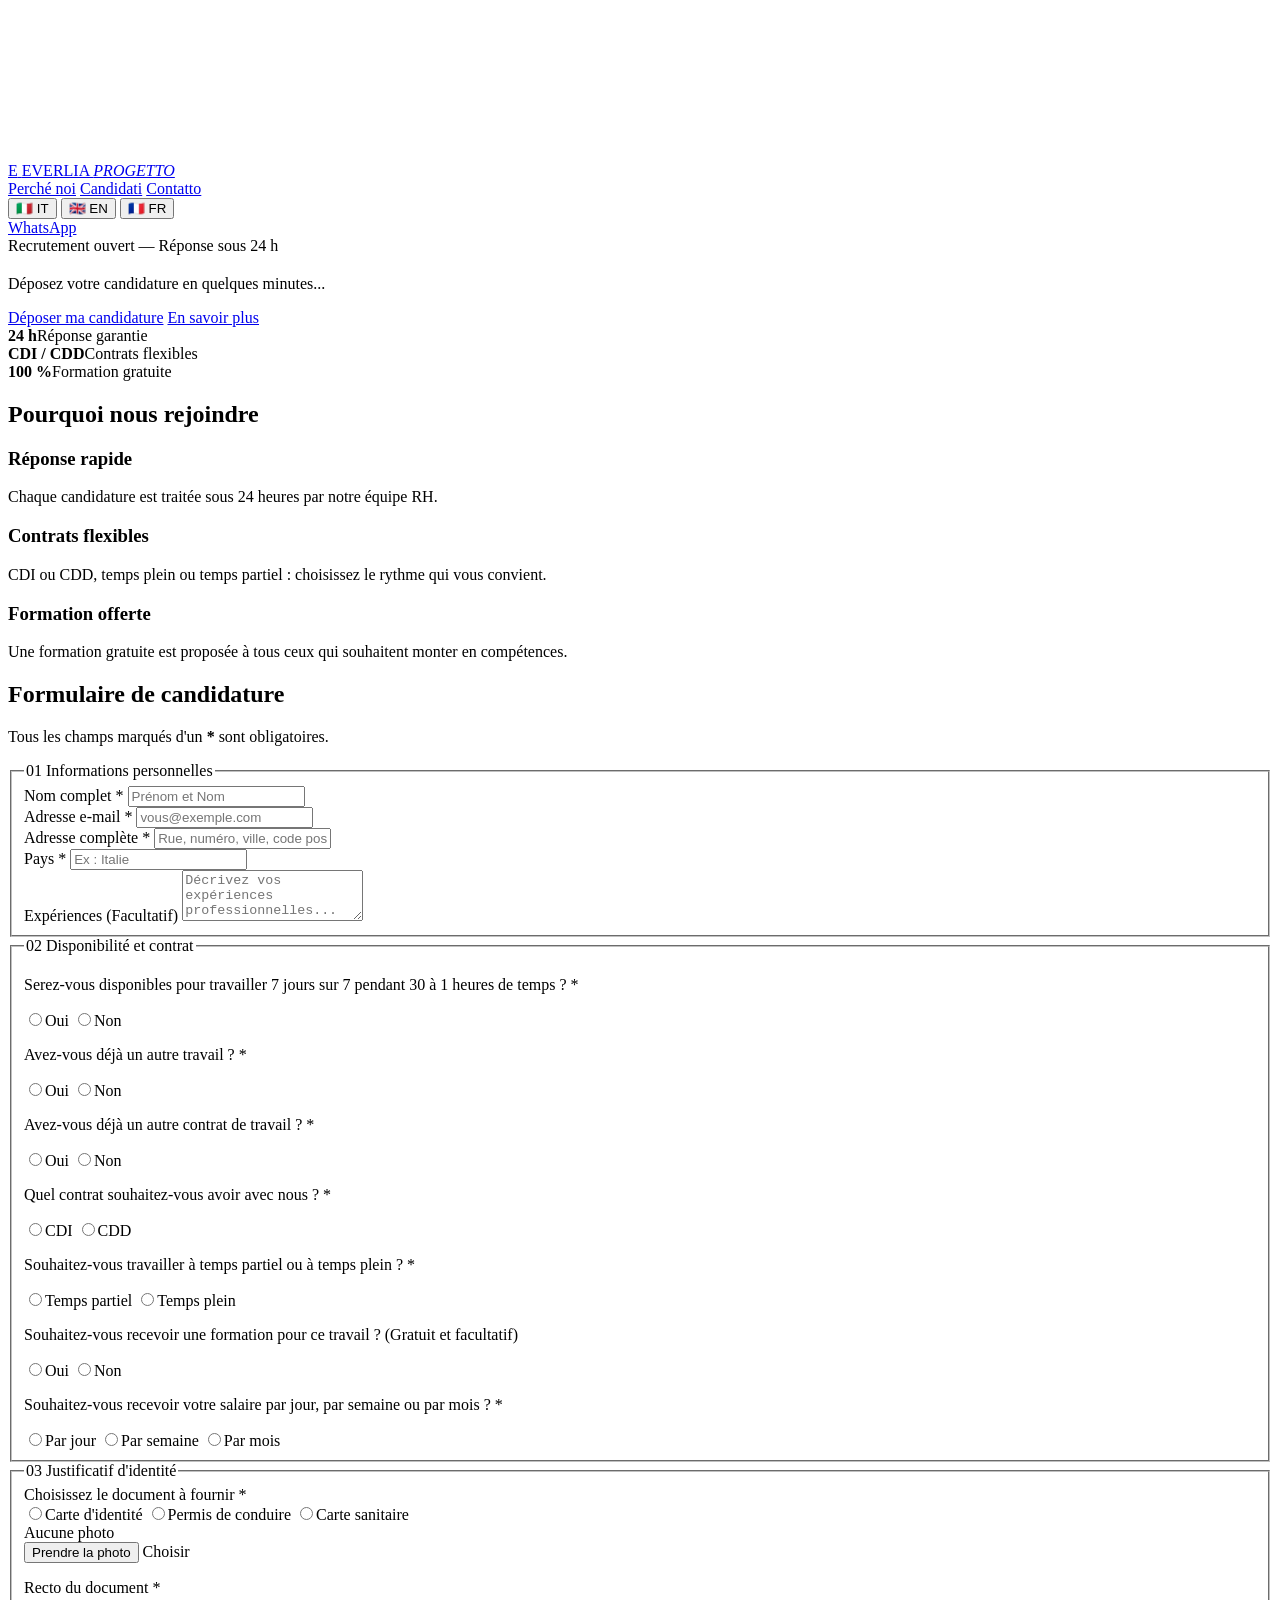
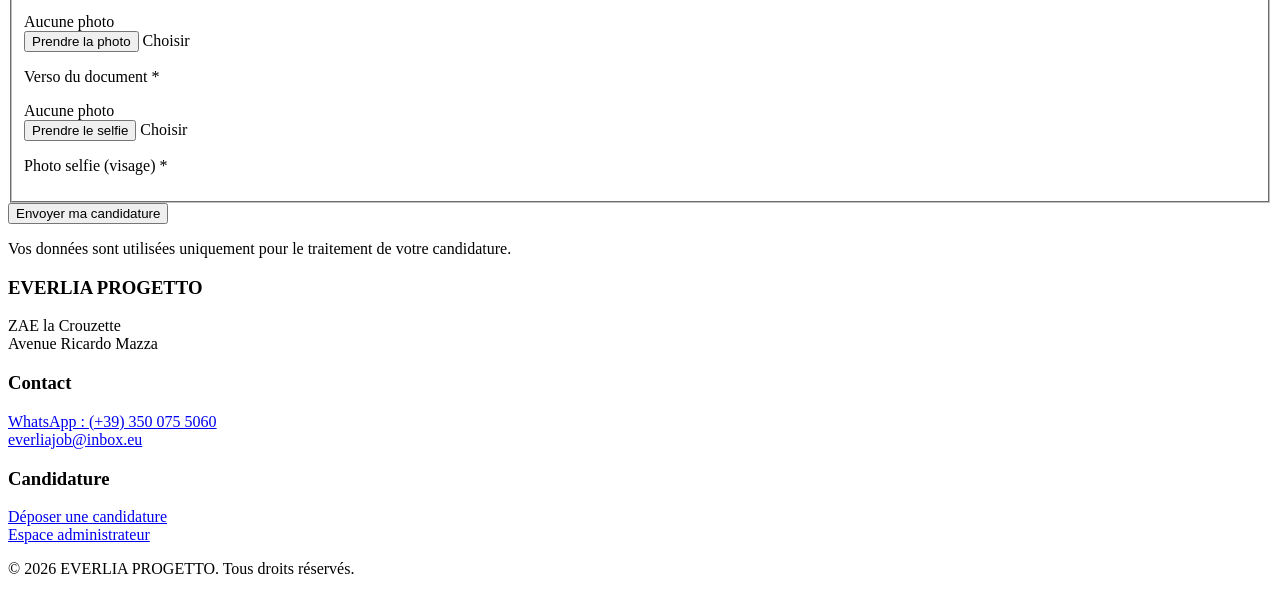
==== index.html @ 5cb591f1 "Add initial HTML structure for the application" ====
<!DOCTYPE html>
<html lang="it">
<head>
<meta charset="UTF-8" />
<meta name="viewport" content="width=device-width, initial-scale=1.0" />
<meta name="description" content="EVERLIA PROGETTO — Candidature e assunzioni. Invia la tua candidatura e ricevi il contratto entro 24 ore." />
<title>EVERLIA PROGETTO — Candidature & Recrutement</title>
<link rel="preconnect" href="https://fonts.googleapis.com">
<link rel="preconnect" href="https://fonts.gstatic.com" crossorigin>
<link href="https://fonts.googleapis.com/css2?family=Sora:wght@300;400;600;700;800&family=Inter:wght@300;400;500;600&display=swap" rel="stylesheet">
<link rel="stylesheet" href="styles.css" />
</head>
<body>
<canvas id="bg3d"></canvas>
<div class="bg-overlay"></div>

<header class="site-header">
  <a href="#" class="brand">
    <span class="brand-mark">E</span>
    <span class="brand-text">EVERLIA <em>PROGETTO</em></span>
  </a>
  <nav class="nav">
    <a href="#pourquoi" data-i18n="nav_why">Perché noi</a>
    <a href="#postuler" data-i18n="nav_apply">Candidati</a>
    <a href="#contact" data-i18n="nav_contact">Contatto</a>
  </nav>
  <div class="lang-switcher">
    <button class="lang-btn active" data-lang="it" aria-label="Italiano">🇮🇹 IT</button>
    <button class="lang-btn" data-lang="en" aria-label="English">🇬🇧 EN</button>
    <button class="lang-btn" data-lang="fr" aria-label="Français">🇫🇷 FR</button>
  </div>
  <a href="https://wa.me/393500755060" target="_blank" rel="noopener" class="btn btn-ghost">WhatsApp</a>
</header>

<main>
  <section class="hero">
    <span class="pill reveal" data-i18n="hero_badge">Recrutement ouvert — Réponse sous 24 h</span>
    <h1 class="reveal" data-i18n-html="hero_title"></h1>
    <p class="lede reveal" data-i18n="hero_lede">Déposez votre candidature en quelques minutes...</p>
    <div class="hero-actions reveal">
      <a href="#postuler" class="btn btn-primary" data-i18n="hero_btn_apply">Déposer ma candidature</a>
      <a href="#pourquoi" class="btn btn-outline" data-i18n="hero_btn_more">En savoir plus</a>
    </div>
    <div class="hero-stats reveal">
      <div><strong>24 h</strong><span data-i18n="stat_response">Réponse garantie</span></div>
      <div><strong>CDI / CDD</strong><span data-i18n="stat_contracts">Contrats flexibles</span></div>
      <div><strong>100 %</strong><span data-i18n="stat_training">Formation gratuite</span></div>
    </div>
  </section>

  <section id="pourquoi" class="section">
    <h2 class="section-title reveal" data-i18n="why_title">Pourquoi nous rejoindre</h2>
    <div class="cards">
      <article class="card glass reveal">
        <h3 data-i18n="why_card1_title">Réponse rapide</h3>
        <p data-i18n="why_card1_text">Chaque candidature est traitée sous 24 heures par notre équipe RH.</p>
      </article>
      <article class="card glass reveal">
        <h3 data-i18n="why_card2_title">Contrats flexibles</h3>
        <p data-i18n="why_card2_text">CDI ou CDD, temps plein ou temps partiel : choisissez le rythme qui vous convient.</p>
      </article>
      <article class="card glass reveal">
        <h3 data-i18n="why_card3_title">Formation offerte</h3>
        <p data-i18n="why_card3_text">Une formation gratuite est proposée à tous ceux qui souhaitent monter en compétences.</p>
      </article>
    </div>
  </section>

  <section id="postuler" class="section">
    <h2 class="section-title reveal" data-i18n="form_title">Formulaire de candidature</h2>
    <p class="section-sub reveal" data-i18n-html="form_subtitle">Tous les champs marqués d'un <strong>*</strong> sont obligatoires.</p>

    <form id="apply-form" class="form glass reveal" novalidate>

      <fieldset class="form-section">
        <legend><span>01</span> <span data-i18n="form_step1">Informations personnelles</span></legend>
        <div class="grid-2">
          <div class="field">
            <label for="nom" data-i18n="form_nom">Nom complet *</label>
            <input id="nom" name="nom" type="text" required data-i18n-placeholder="ph_nom" placeholder="Prénom et Nom" autocomplete="name" />
          </div>
          <div class="field">
            <label for="email" data-i18n="form_email">Adresse e-mail *</label>
            <input id="email" name="email" type="email" required data-i18n-placeholder="ph_email" placeholder="vous@exemple.com" autocomplete="email" />
          </div>
          <div class="field field-full">
            <label for="adresse" data-i18n="form_adresse">Adresse complète *</label>
            <input id="adresse" name="adresse" type="text" required data-i18n-placeholder="ph_adresse" placeholder="Rue, numéro, ville, code postal" autocomplete="street-address" />
          </div>
          <div class="field">
            <label for="pays" data-i18n="form_pays">Pays *</label>
            <input id="pays" name="pays" type="text" required data-i18n-placeholder="ph_pays" placeholder="Ex : Italie" autocomplete="country-name" />
          </div>
          <div class="field field-full">
            <label for="experiences" data-i18n-html="form_experiences">Expériences <span class="opt">(Facultatif)</span></label>
            <textarea id="experiences" name="experiences" rows="3" data-i18n-placeholder="ph_experiences" placeholder="Décrivez vos expériences professionnelles..."></textarea>
          </div>
        </div>
      </fieldset>

      <fieldset class="form-section">
        <legend><span>02</span> <span data-i18n="form_step2">Disponibilité et contrat</span></legend>

        <div class="q">
          <p class="q-label" data-i18n="form_q_dispo">Serez-vous disponibles pour travailler 7 jours sur 7 pendant 30 à 1 heures de temps ? *</p>
          <div class="pills">
            <label class="pill-opt"><input type="radio" name="dispo7j" value="Oui" required /><span data-i18n="opt_yes">Oui</span></label>
            <label class="pill-opt"><input type="radio" name="dispo7j" value="Non" /><span data-i18n="opt_no">Non</span></label>
          </div>
        </div>

        <div class="q">
          <p class="q-label" data-i18n="form_q_autre_travail">Avez-vous déjà un autre travail ? *</p>
          <div class="pills">
            <label class="pill-opt"><input type="radio" name="autreTravail" value="Oui" required /><span data-i18n="opt_yes">Oui</span></label>
            <label class="pill-opt"><input type="radio" name="autreTravail" value="Non" /><span data-i18n="opt_no">Non</span></label>
          </div>
        </div>

        <div class="q">
          <p class="q-label" data-i18n="form_q_autre_contrat">Avez-vous déjà un autre contrat de travail ? *</p>
          <div class="pills">
            <label class="pill-opt"><input type="radio" name="autreContrat" value="Oui" required /><span data-i18n="opt_yes">Oui</span></label>
            <label class="pill-opt"><input type="radio" name="autreContrat" value="Non" /><span data-i18n="opt_no">Non</span></label>
          </div>
        </div>

        <div class="q">
          <p class="q-label" data-i18n="form_q_type_contrat">Quel contrat souhaitez-vous avoir avec nous ? *</p>
          <div class="pills">
            <label class="pill-opt"><input type="radio" name="typeContrat" value="CDI" required /><span>CDI</span></label>
            <label class="pill-opt"><input type="radio" name="typeContrat" value="CDD" /><span>CDD</span></label>
          </div>
        </div>

        <div class="q">
          <p class="q-label" data-i18n="form_q_temps">Souhaitez-vous travailler à temps partiel ou à temps plein ? *</p>
          <div class="pills">
            <label class="pill-opt"><input type="radio" name="tempsTravail" value="Temps partiel" required /><span data-i18n="opt_partiel">Temps partiel</span></label>
            <label class="pill-opt"><input type="radio" name="tempsTravail" value="Temps plein" /><span data-i18n="opt_plein">Temps plein</span></label>
          </div>
        </div>

        <div class="q">
          <p class="q-label" data-i18n-html="form_q_formation">Souhaitez-vous recevoir une formation pour ce travail ? <span class="opt">(Gratuit et facultatif)</span></p>
          <div class="pills">
            <label class="pill-opt"><input type="radio" name="formation" value="Oui" /><span data-i18n="opt_yes">Oui</span></label>
            <label class="pill-opt"><input type="radio" name="formation" value="Non" /><span data-i18n="opt_no">Non</span></label>
          </div>
        </div>

        <div class="q">
          <p class="q-label" data-i18n="form_q_salaire">Souhaitez-vous recevoir votre salaire par jour, par semaine ou par mois ? *</p>
          <div class="pills pills-wrap">
            <label class="pill-opt"><input type="radio" name="salaire" value="Par jour" required /><span data-i18n="opt_jour">Par jour</span></label>
            <label class="pill-opt"><input type="radio" name="salaire" value="Par semaine" /><span data-i18n="opt_semaine">Par semaine</span></label>
            <label class="pill-opt"><input type="radio" name="salaire" value="Par mois" /><span data-i18n="opt_mois">Par mois</span></label>
          </div>
        </div>
      </fieldset>

      <fieldset class="form-section">
        <legend><span>03</span> <span data-i18n="form_step3">Justificatif d'identité</span></legend>

        <div class="field">
          <label data-i18n="form_doc_type">Choisissez le document à fournir *</label>
          <div class="pills pills-wrap">
            <label class="pill-opt"><input type="radio" name="docType" value="Carte d'identité" required /><span data-i18n="opt_carte_id">Carte d'identité</span></label>
            <label class="pill-opt"><input type="radio" name="docType" value="Permis de conduire" /><span data-i18n="opt_permis">Permis de conduire</span></label>
            <label class="pill-opt"><input type="radio" name="docType" value="Carte sanitaire" /><span data-i18n="opt_sanitaire">Carte sanitaire</span></label>
          </div>
        </div>

        <div class="photos">
          <div class="photo-slot" data-key="recto" data-facing="environment">
            <div class="photo-preview"><span data-i18n="no_photo">Aucune photo</span></div>
            <div class="photo-actions">
              <button type="button" class="btn btn-sm btn-primary js-cam" data-i18n="form_btn_cam">Prendre la photo</button>
              <label class="btn btn-sm btn-outline"><span data-i18n="form_btn_choose">Choisir</span><input type="file" accept="image/*" hidden /></label>
            </div>
            <p class="photo-label" data-i18n="form_photo_recto">Recto du document *</p>
          </div>

          <div class="photo-slot" data-key="verso" data-facing="environment">
            <div class="photo-preview"><span data-i18n="no_photo">Aucune photo</span></div>
            <div class="photo-actions">
              <button type="button" class="btn btn-sm btn-primary js-cam" data-i18n="form_btn_cam">Prendre la photo</button>
              <label class="btn btn-sm btn-outline"><span data-i18n="form_btn_choose">Choisir</span><input type="file" accept="image/*" hidden /></label>
            </div>
            <p class="photo-label" data-i18n="form_photo_verso">Verso du document *</p>
          </div>

          <div class="photo-slot" data-key="selfie" data-facing="user">
            <div class="photo-preview"><span data-i18n="no_photo">Aucune photo</span></div>
            <div class="photo-actions">
              <button type="button" class="btn btn-sm btn-primary js-cam" data-i18n="form_btn_selfie">Prendre le selfie</button>
              <label class="btn btn-sm btn-outline"><span data-i18n="form_btn_choose">Choisir</span><input type="file" accept="image/*" hidden /></label>
            </div>
            <p class="photo-label" data-i18n="form_photo_selfie">Photo selfie (visage) *</p>
          </div>
        </div>
      </fieldset>

      <div class="form-submit">
        <button type="submit" id="submit-btn" class="btn btn-primary btn-lg" data-i18n="form_submit">Envoyer ma candidature</button>
        <p class="form-note" data-i18n="form_note">Vos données sont utilisées uniquement pour le traitement de votre candidature.</p>
      </div>
    </form>
  </section>
</main>

<footer id="contact" class="site-footer">
  <div class="footer-grid">
    <div>
      <h3>EVERLIA PROGETTO</h3>
      <p>ZAE la Crouzette<br/>Avenue Ricardo Mazza</p>
    </div>
    <div>
      <h3 data-i18n="footer_contact">Contact</h3>
      <p><a href="https://wa.me/393500755060" target="_blank" rel="noopener">WhatsApp : (+39) 350 075 5060</a><br/>
      <a href="mailto:everliajob@inbox.eu">everliajob@inbox.eu</a></p>
    </div>
    <div>
      <h3 data-i18n="footer_apply">Candidature</h3>
      <p><a href="#postuler" data-i18n="footer_apply_link">Déposer une candidature</a><br/><a href="admin.html">Espace administrateur</a></p>
    </div>
  </div>
  <p class="copyright">© <span id="year"></span> EVERLIA PROGETTO. <span data-i18n="footer_rights">Tous droits réservés.</span></p>
</footer>

<div id="cam-modal" class="cam-modal" hidden>
  <div class="cam-box">
    <video id="cam-video" playsinline autoplay muted></video>
    <div class="cam-bar">
      <button type="button" id="cam-shot" class="btn btn-primary" data-i18n="cam_shot">Capturer</button>
      <button type="button" id="cam-close" class="btn btn-outline" data-i18n="cam_cancel">Annuler</button>
    </div>
  </div>
</div>

<div id="success-modal" class="modal" hidden>
  <div class="modal-box glass">
    <div class="check">✓</div>
    <h2 data-i18n="success_title">Candidature envoyée</h2>
    <p data-i18n="success_msg">Votre candidature a été envoyée, elle sera traitée et vous obtiendrez une réponse au plus tard dans les prochains 24 h.</p>
    <button class="btn btn-primary" id="success-close" data-i18n="success_close">Fermer</button>
  </div>
</div>

<script type="module" src="three-bg.js"></script>
<script type="module" src="lang.js"></script>
<script type="module" src="form.js"></script>
<script>document.getElementById('year').textContent = new Date().getFullYear();</script>
</body>
</html>
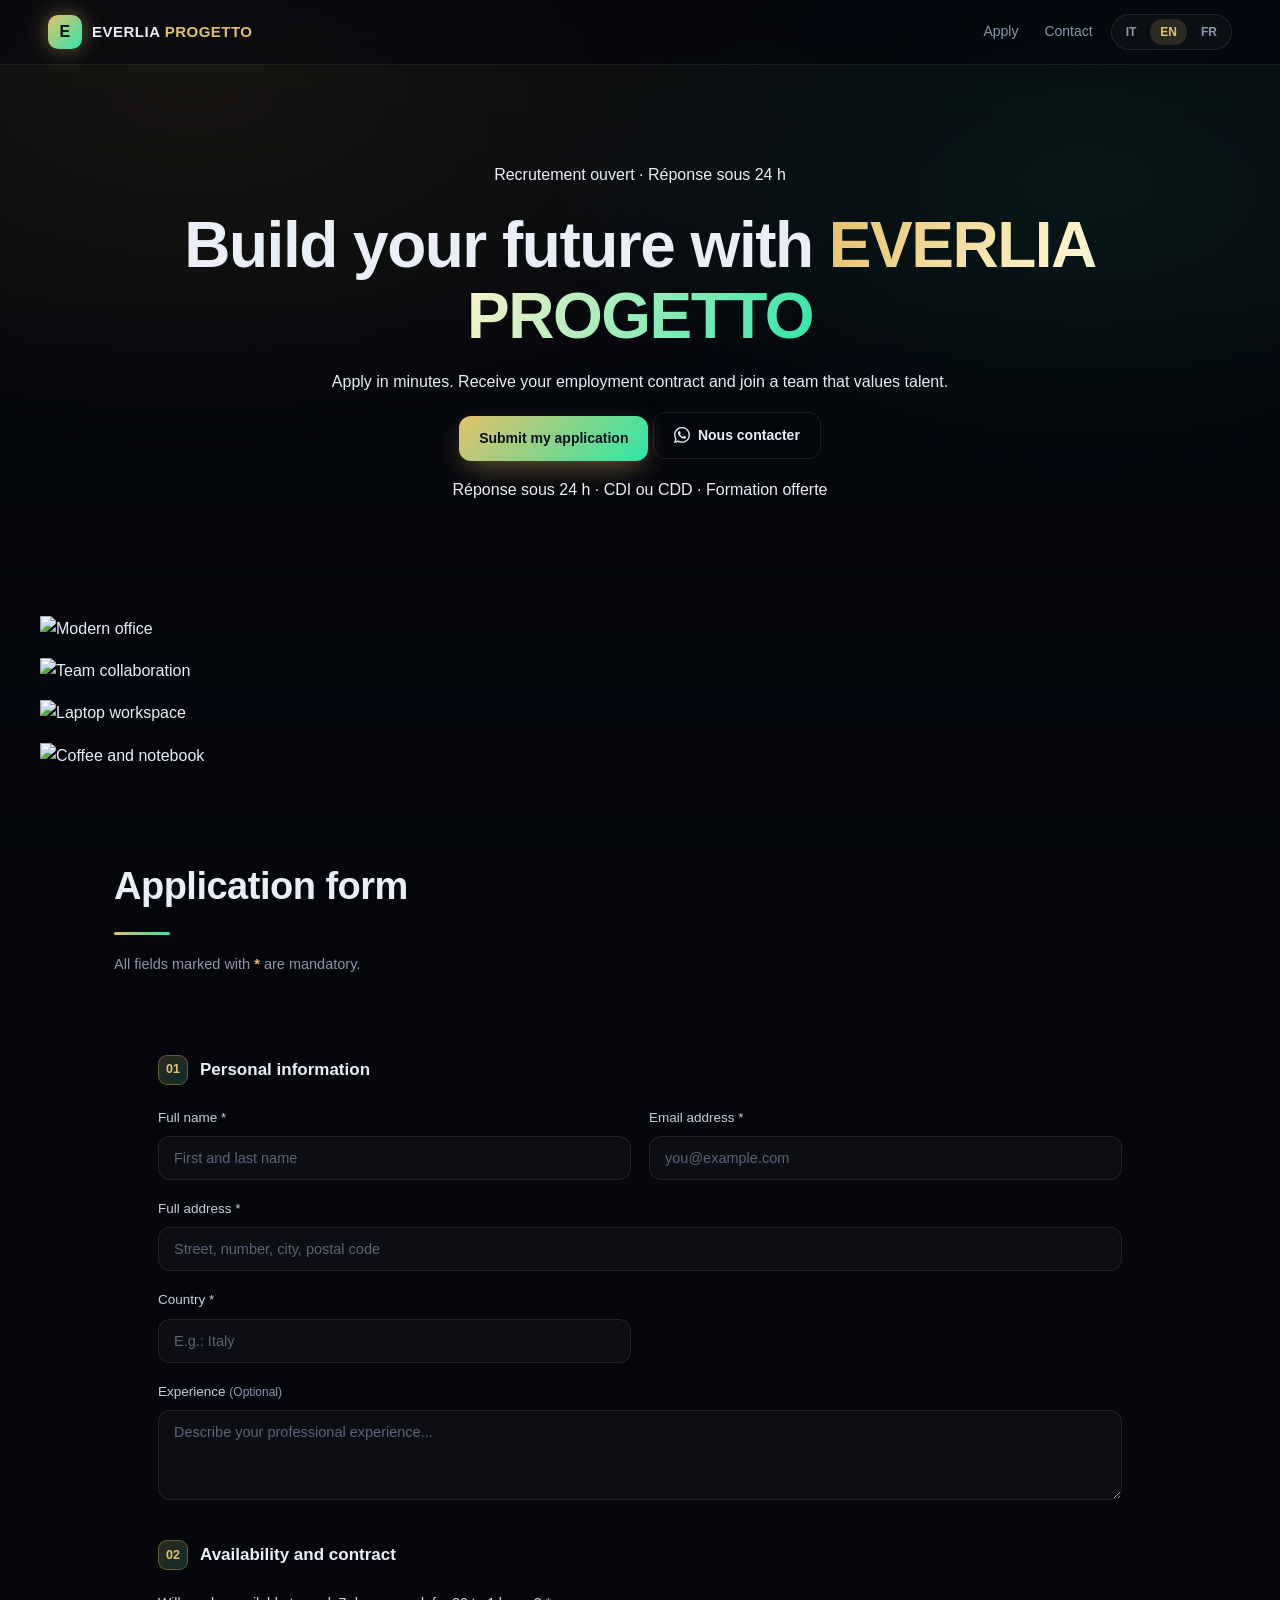
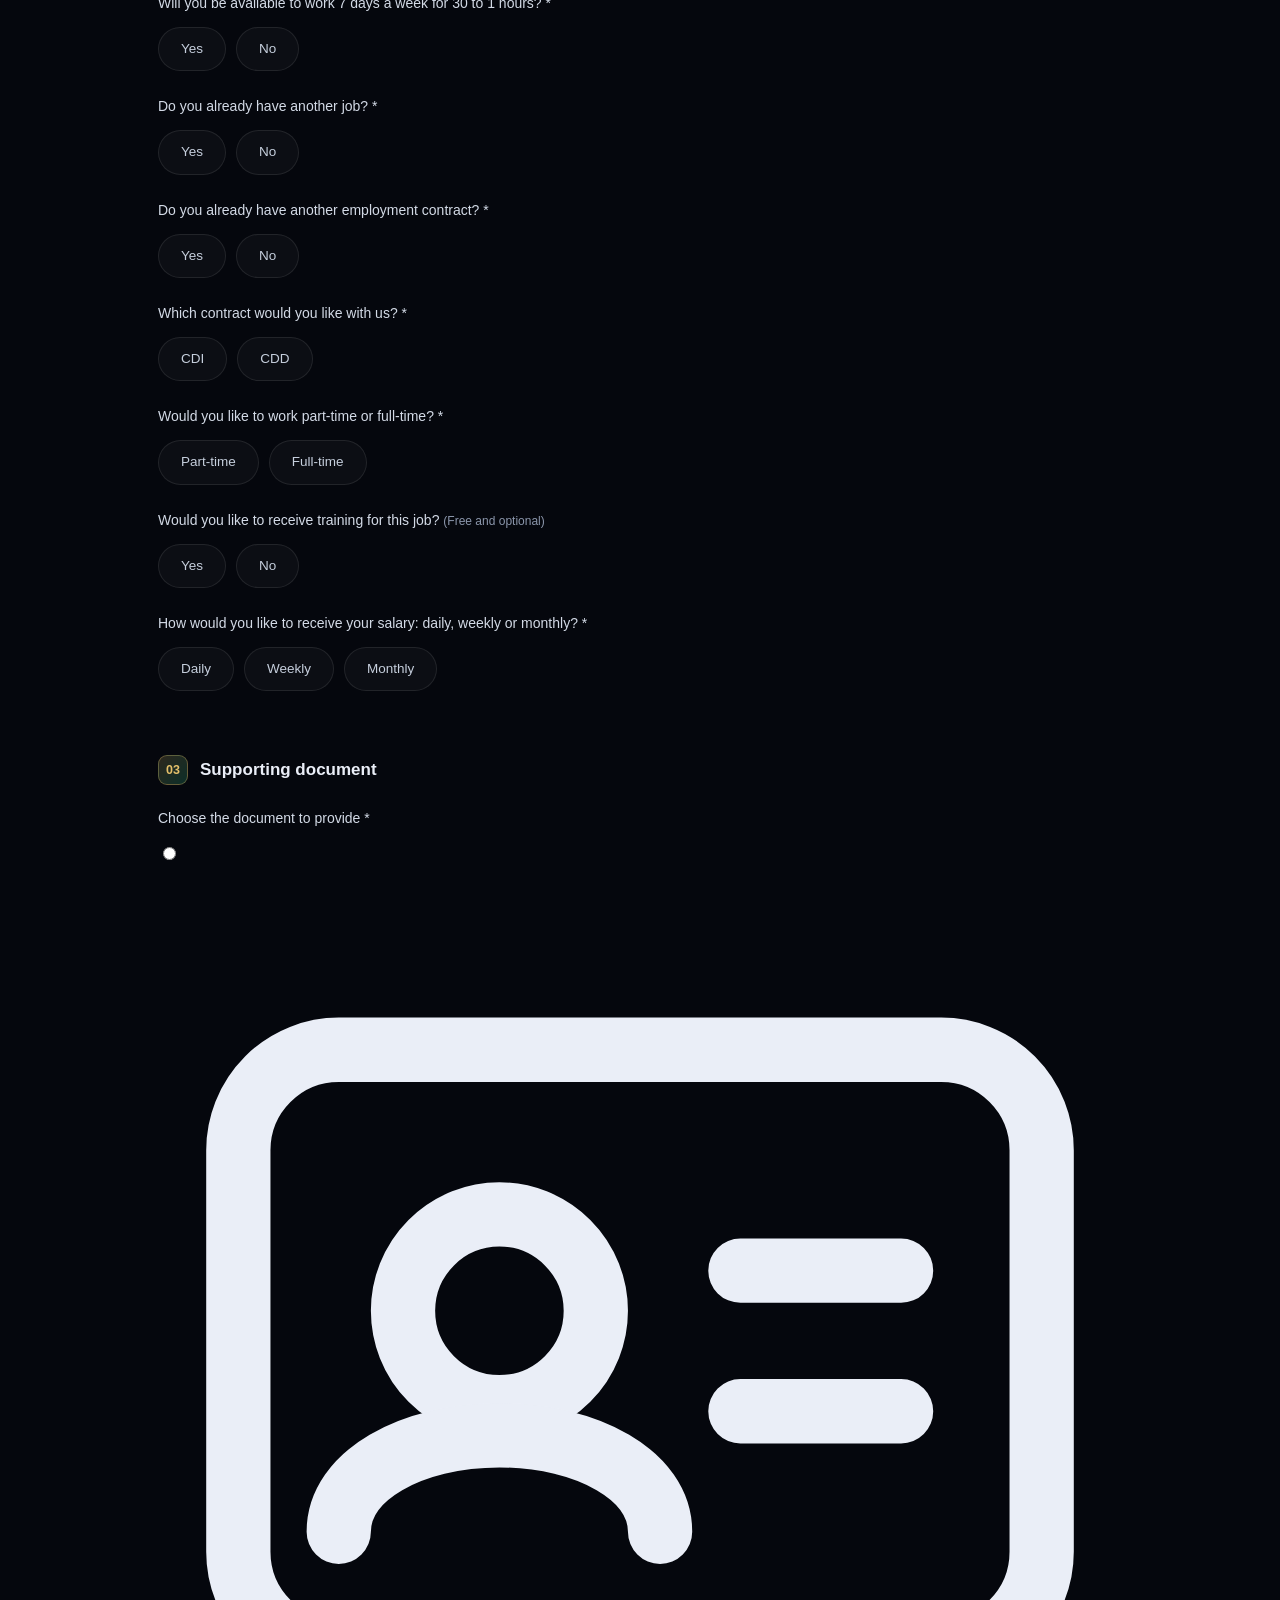
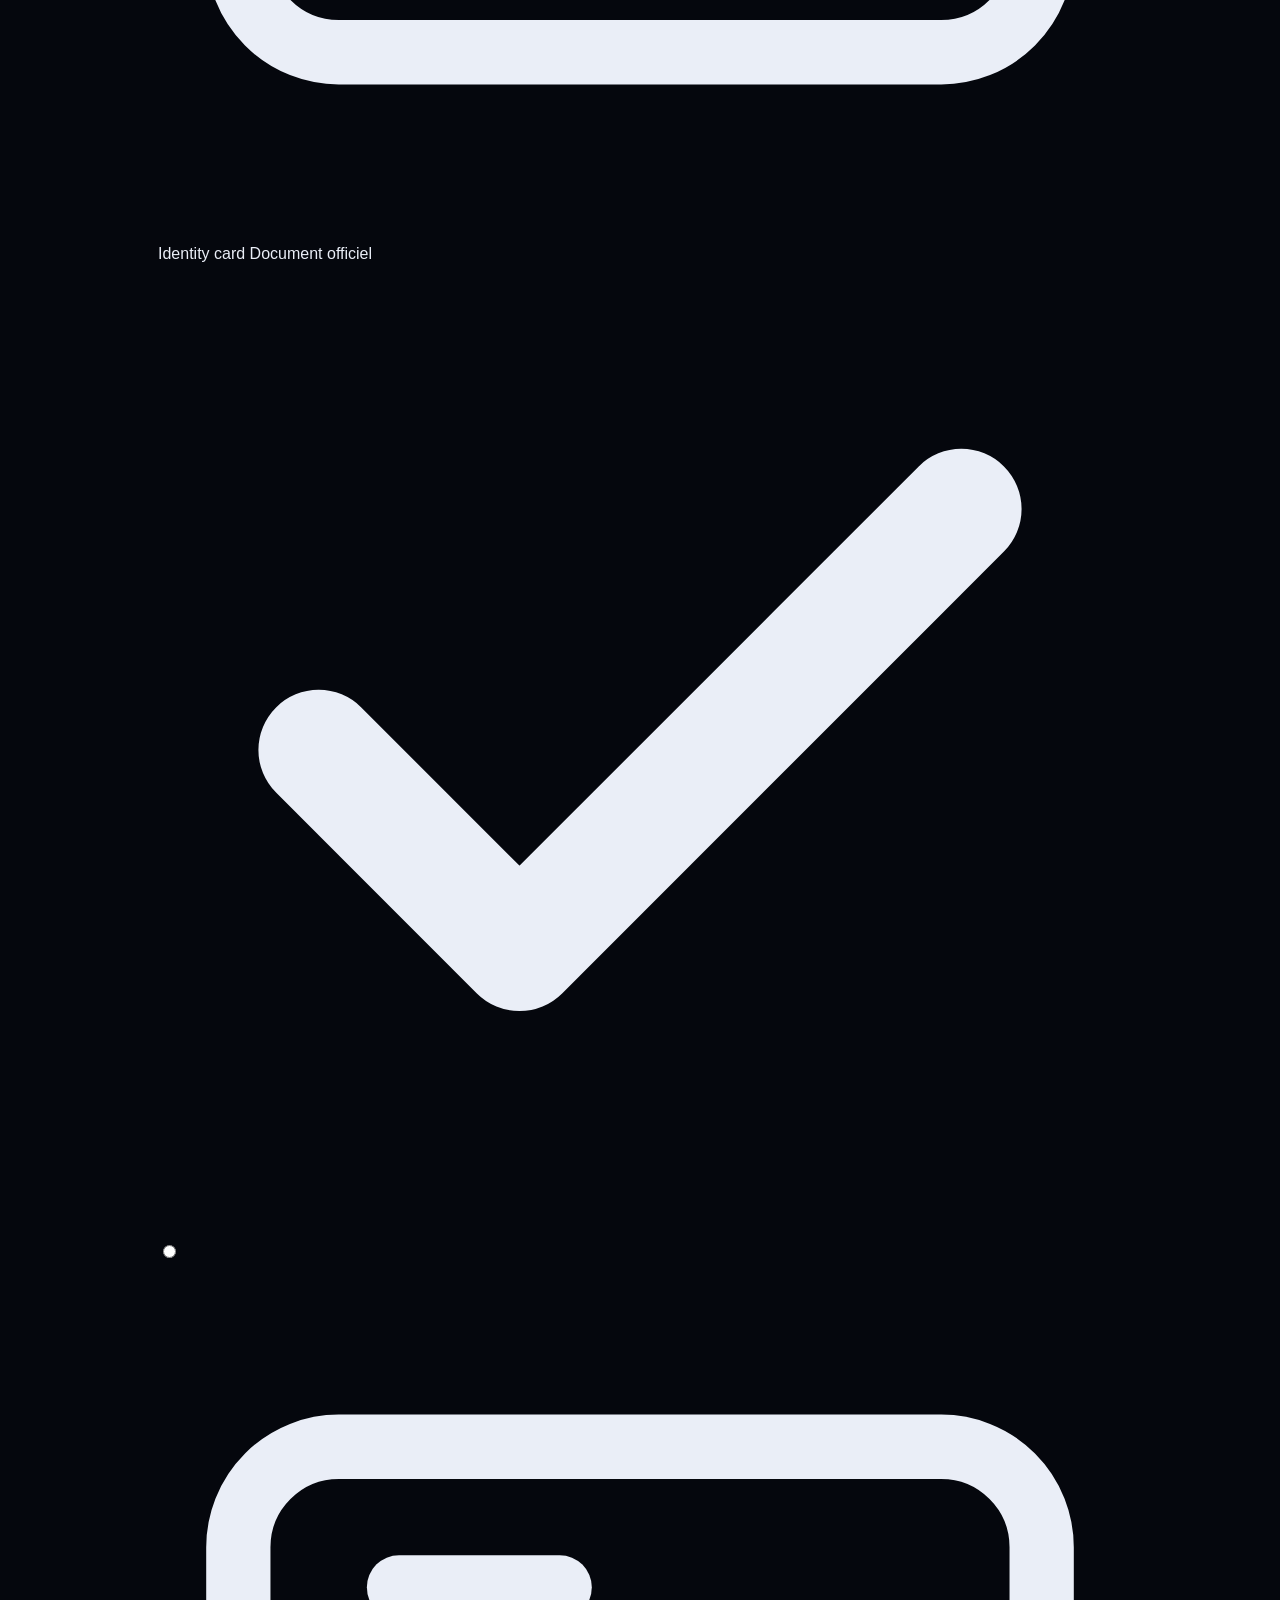
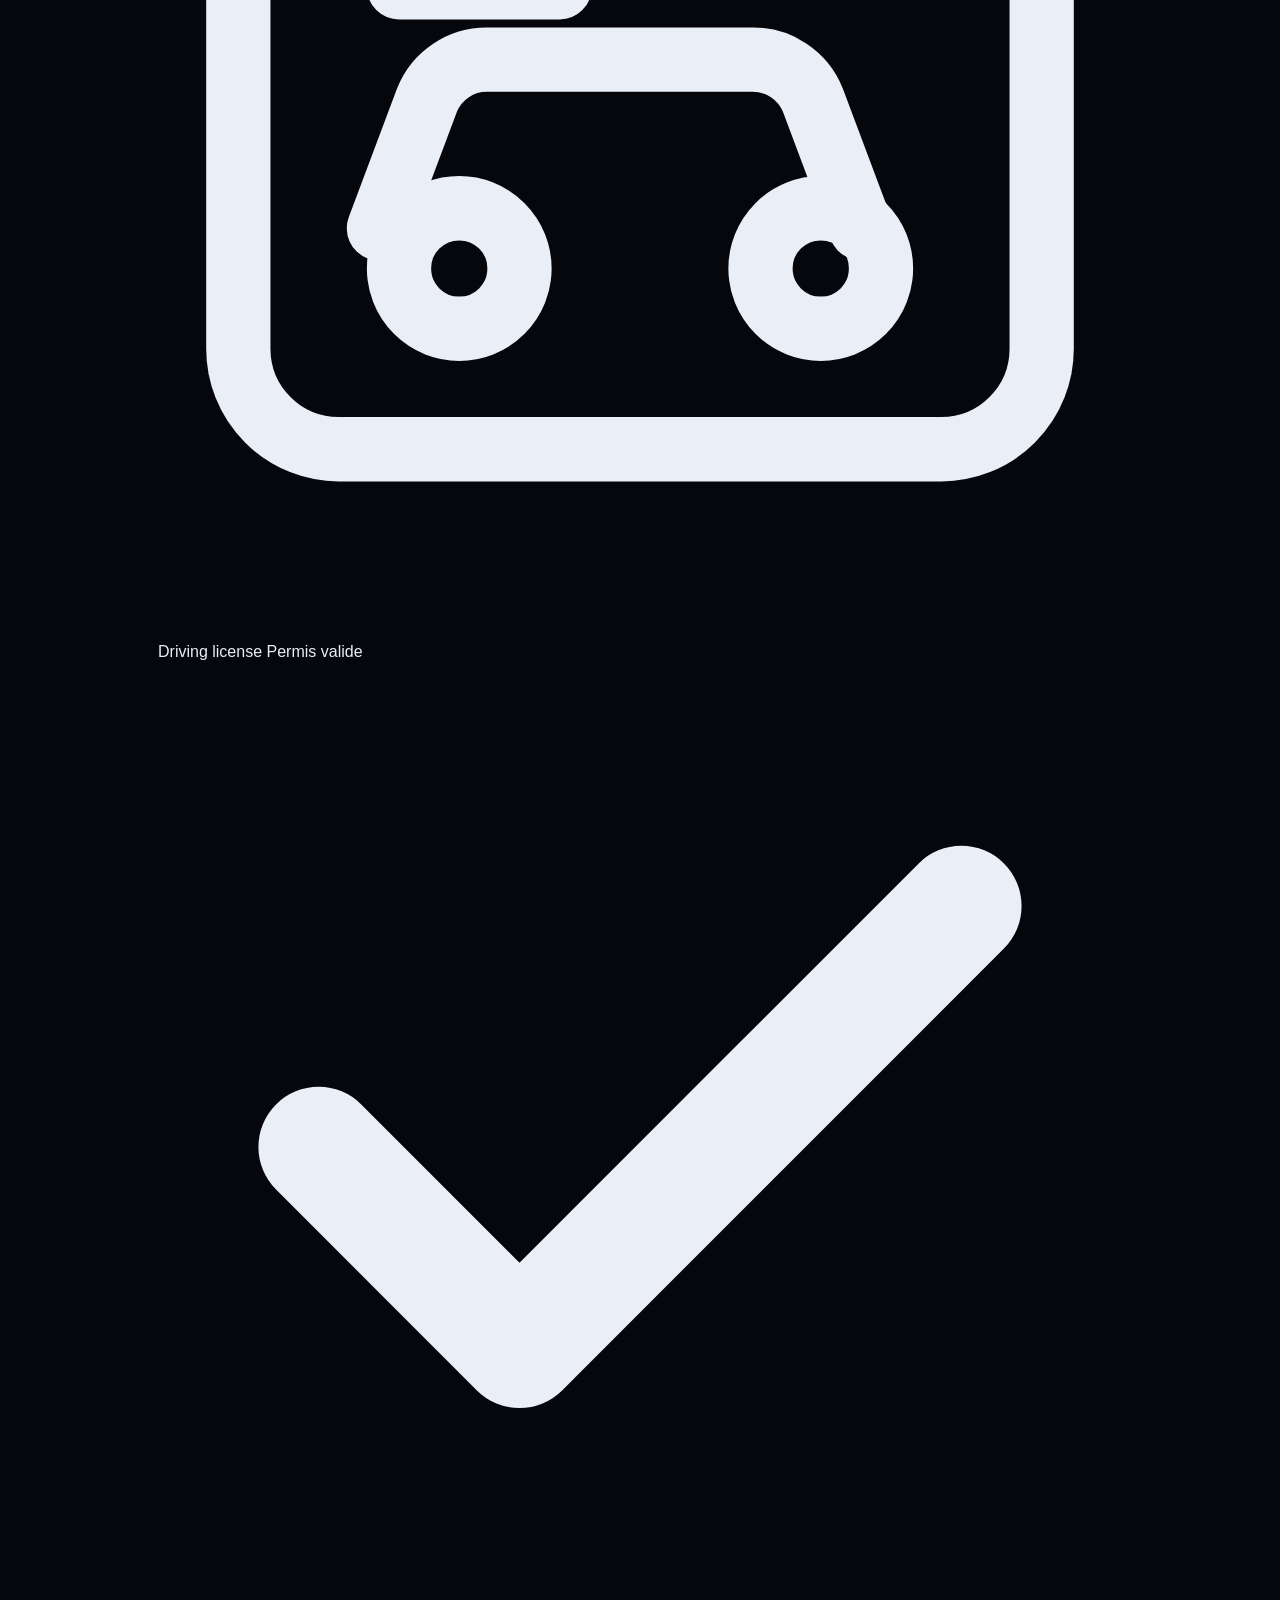
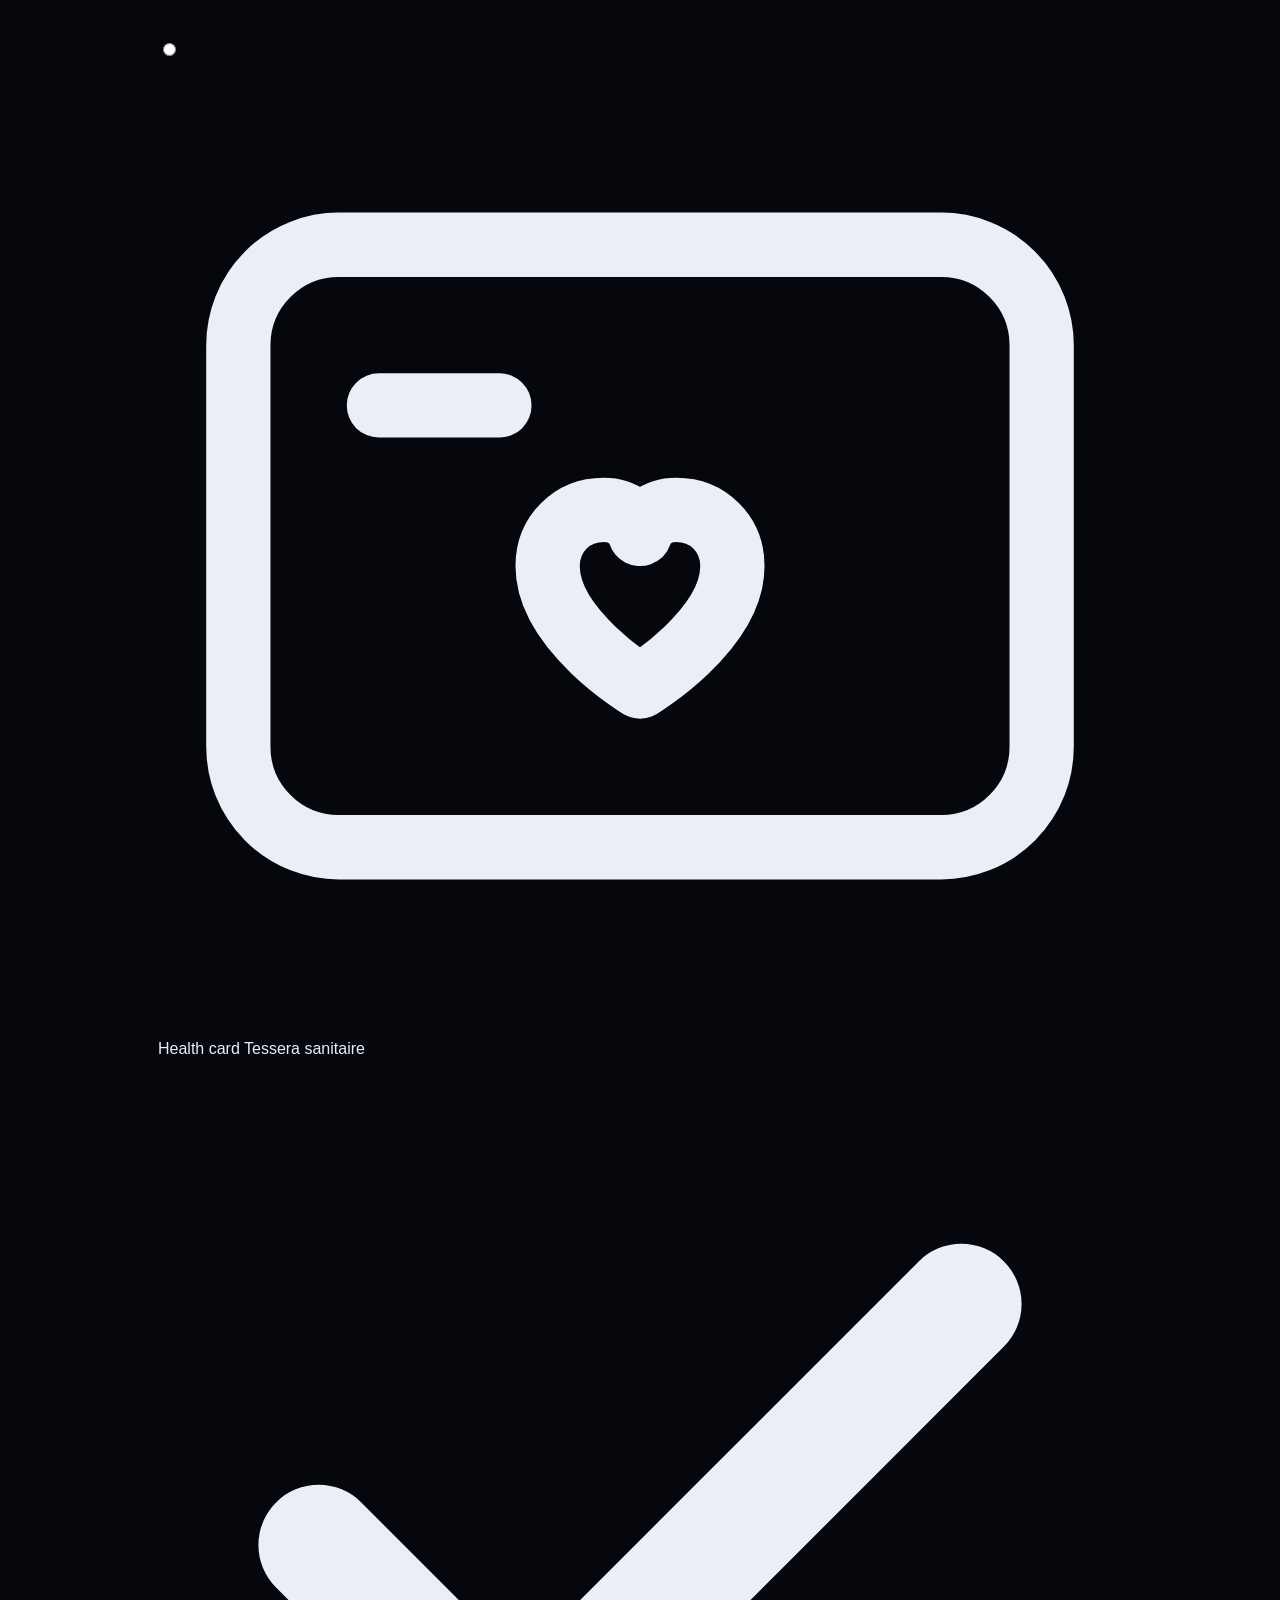
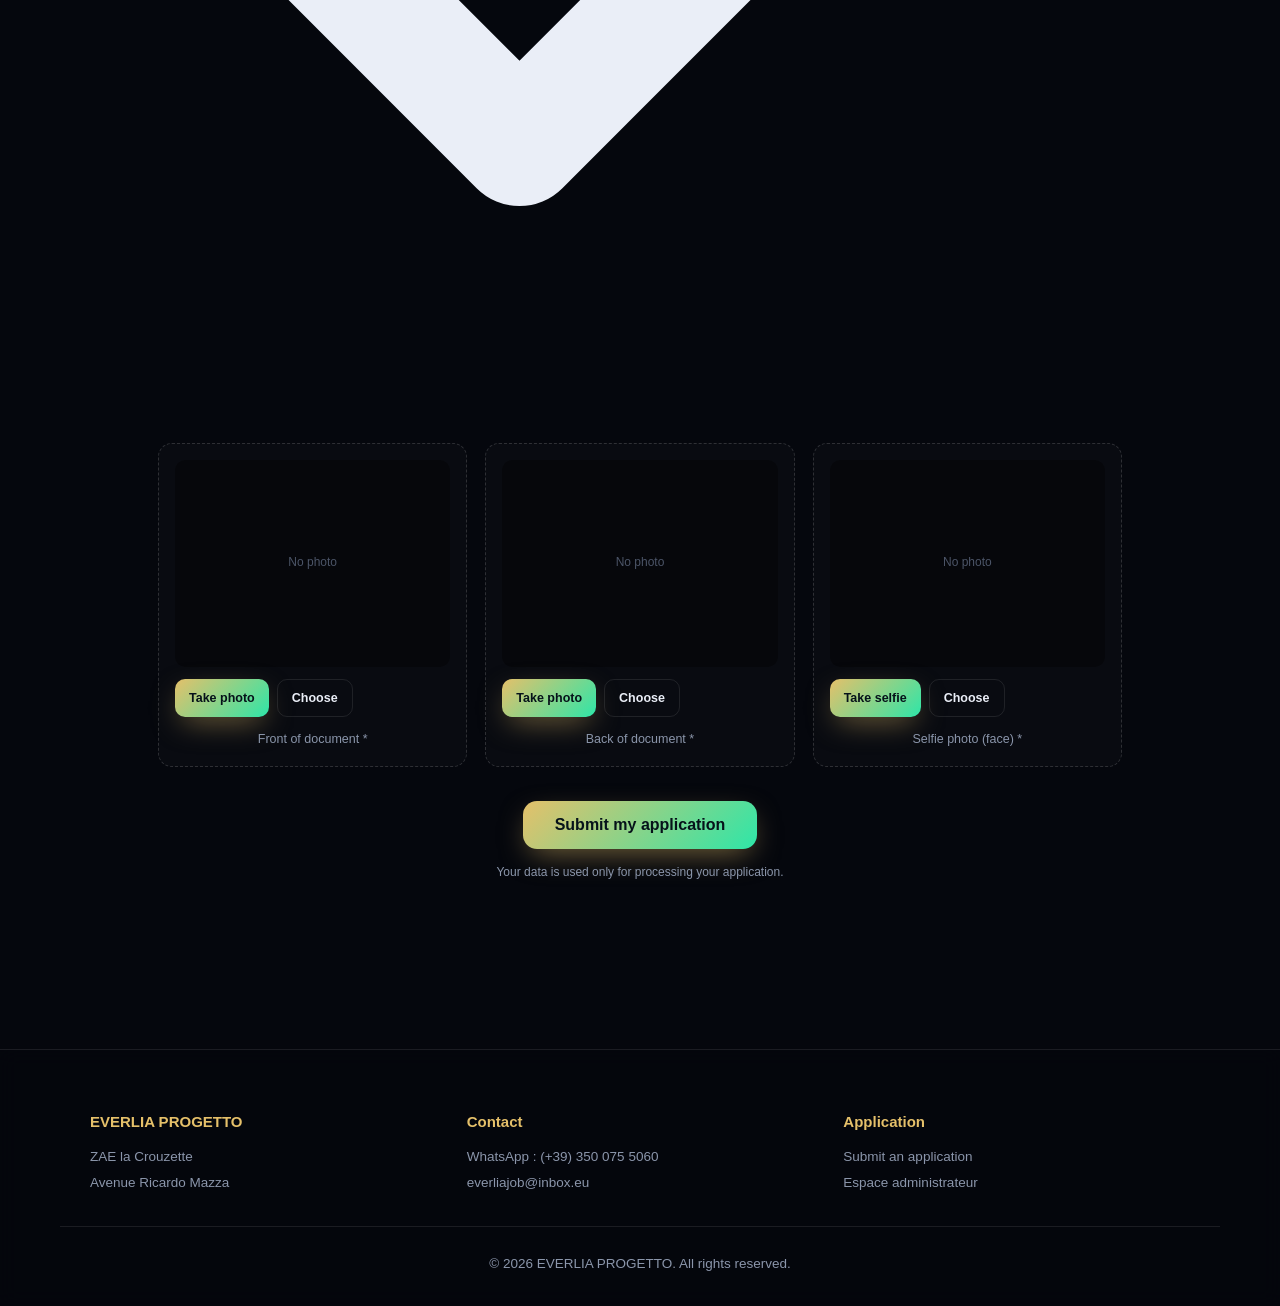
==== commit 391400f6: "Update title and improve language switcher" ====
--- a/index.html
+++ b/index.html
@@ -4,10 +4,10 @@
 <meta charset="UTF-8" />
 <meta name="viewport" content="width=device-width, initial-scale=1.0" />
 <meta name="description" content="EVERLIA PROGETTO — Candidature e assunzioni. Invia la tua candidatura e ricevi il contratto entro 24 ore." />
-<title>EVERLIA PROGETTO — Candidature & Recrutement</title>
+<title>EVERLIA PROGETTO — Candidature</title>
 <link rel="preconnect" href="https://fonts.googleapis.com">
 <link rel="preconnect" href="https://fonts.gstatic.com" crossorigin>
-<link href="https://fonts.googleapis.com/css2?family=Sora:wght@300;400;600;700;800&family=Inter:wght@300;400;500;600&display=swap" rel="stylesheet">
+<link href="https://fonts.googleapis.com/css2?family=Fraunces:ital,opsz,wght@0,9..144,300..900;1,9..144,300..900&family=Manrope:wght@300;400;500;600;700&display=swap" rel="stylesheet">
 <link rel="stylesheet" href="styles.css" />
 </head>
 <body>
@@ -20,60 +20,52 @@
     <span class="brand-text">EVERLIA <em>PROGETTO</em></span>
   </a>
   <nav class="nav">
-    <a href="#pourquoi" data-i18n="nav_why">Perché noi</a>
     <a href="#postuler" data-i18n="nav_apply">Candidati</a>
     <a href="#contact" data-i18n="nav_contact">Contatto</a>
   </nav>
   <div class="lang-switcher">
-    <button class="lang-btn active" data-lang="it" aria-label="Italiano">🇮🇹 IT</button>
-    <button class="lang-btn" data-lang="en" aria-label="English">🇬🇧 EN</button>
-    <button class="lang-btn" data-lang="fr" aria-label="Français">🇫🇷 FR</button>
+    <button class="lang-btn active" data-lang="it" aria-label="Italiano">IT</button>
+    <button class="lang-btn" data-lang="en" aria-label="English">EN</button>
+    <button class="lang-btn" data-lang="fr" aria-label="Français">FR</button>
   </div>
-  <a href="https://wa.me/393500755060" target="_blank" rel="noopener" class="btn btn-ghost">WhatsApp</a>
 </header>
 
 <main>
   <section class="hero">
-    <span class="pill reveal" data-i18n="hero_badge">Recrutement ouvert — Réponse sous 24 h</span>
-    <h1 class="reveal" data-i18n-html="hero_title"></h1>
-    <p class="lede reveal" data-i18n="hero_lede">Déposez votre candidature en quelques minutes...</p>
-    <div class="hero-actions reveal">
-      <a href="#postuler" class="btn btn-primary" data-i18n="hero_btn_apply">Déposer ma candidature</a>
-      <a href="#pourquoi" class="btn btn-outline" data-i18n="hero_btn_more">En savoir plus</a>
-    </div>
-    <div class="hero-stats reveal">
-      <div><strong>24 h</strong><span data-i18n="stat_response">Réponse garantie</span></div>
-      <div><strong>CDI / CDD</strong><span data-i18n="stat_contracts">Contrats flexibles</span></div>
-      <div><strong>100 %</strong><span data-i18n="stat_training">Formation gratuite</span></div>
+    <div class="hero-inner">
+      <span class="eyebrow" data-i18n="hero_eyebrow">Recrutement ouvert · Réponse sous 24 h</span>
+      <h1 class="hero-title" data-i18n-html="hero_title">Rejoignez <span class="accent">EVERLIA PROGETTO</span></h1>
+      <p class="hero-lede" data-i18n="hero_lede">Déposez votre candidature en 3 minutes. Recevez votre contrat de travail sous 24 heures.</p>
+      <div class="hero-cta">
+        <a href="#postuler" class="btn btn-primary" data-i18n="hero_btn_apply">Déposer ma candidature</a>
+        <a href="https://wa.me/393500755060" target="_blank" rel="noopener" class="btn btn-outline">
+          <svg width="16" height="16" viewBox="0 0 24 24" fill="currentColor" aria-hidden="true"><path d="M17.472 14.382c-.297-.149-1.758-.867-2.03-.967-.273-.099-.471-.148-.67.15-.197.297-.767.966-.94 1.164-.173.199-.347.223-.644.075-.297-.15-1.255-.463-2.39-1.475-.883-.788-1.48-1.761-1.653-2.059-.173-.297-.018-.458.13-.606.134-.133.298-.347.446-.52.149-.174.198-.298.298-.497.099-.198.05-.371-.025-.52-.075-.149-.669-1.612-.916-2.207-.242-.579-.487-.5-.669-.51-.173-.008-.371-.01-.57-.01-.198 0-.52.074-.792.372-.272.297-1.04 1.016-1.04 2.479 0 1.462 1.065 2.875 1.213 3.074.149.198 2.096 3.2 5.077 4.487.709.306 1.262.489 1.694.625.712.227 1.36.195 1.871.118.571-.085 1.758-.719 2.006-1.413.248-.694.248-1.289.173-1.413-.074-.124-.272-.198-.57-.347m-5.421 7.403h-.004a9.87 9.87 0 01-5.031-1.378l-.361-.214-3.741.982.998-3.648-.235-.374a9.86 9.86 0 01-1.51-5.26c.001-5.45 4.436-9.884 9.888-9.884 2.64 0 5.122 1.03 6.988 2.898a9.825 9.825 0 012.893 6.994c-.003 5.45-4.437 9.884-9.885 9.884m8.413-18.297A11.815 11.815 0 0012.05 0C5.495 0 .16 5.335.157 11.892c0 2.096.547 4.142 1.588 5.945L.057 24l6.305-1.654a11.882 11.882 0 005.683 1.448h.005c6.554 0 11.89-5.335 11.893-11.893a11.821 11.821 0 00-3.48-8.413Z"/></svg>
+          <span data-i18n="hero_btn_contact">Nous contacter</span>
+        </a>
+      </div>
+      <p class="hero-meta" data-i18n="hero_meta">Réponse sous 24 h · CDI ou CDD · Formation offerte</p>
     </div>
   </section>
 
-  <section id="pourquoi" class="section">
-    <h2 class="section-title reveal" data-i18n="why_title">Pourquoi nous rejoindre</h2>
-    <div class="cards">
-      <article class="card glass reveal">
-        <h3 data-i18n="why_card1_title">Réponse rapide</h3>
-        <p data-i18n="why_card1_text">Chaque candidature est traitée sous 24 heures par notre équipe RH.</p>
-      </article>
-      <article class="card glass reveal">
-        <h3 data-i18n="why_card2_title">Contrats flexibles</h3>
-        <p data-i18n="why_card2_text">CDI ou CDD, temps plein ou temps partiel : choisissez le rythme qui vous convient.</p>
-      </article>
-      <article class="card glass reveal">
-        <h3 data-i18n="why_card3_title">Formation offerte</h3>
-        <p data-i18n="why_card3_text">Une formation gratuite est proposée à tous ceux qui souhaitent monter en compétences.</p>
-      </article>
+  <section class="showcase" aria-label="Espaces de travail">
+    <div class="showcase-grid">
+      <figure><img src="https://images.unsplash.com/photo-1497366216548-37526070297c?w=600&q=80&auto=format&fit=crop" alt="Modern office" loading="lazy"></figure>
+      <figure><img src="https://images.unsplash.com/photo-1521737711867-e3b97375f902?w=600&q=80&auto=format&fit=crop" alt="Team collaboration" loading="lazy"></figure>
+      <figure><img src="https://images.unsplash.com/photo-1517245386807-bb43f82c33c4?w=600&q=80&auto=format&fit=crop" alt="Laptop workspace" loading="lazy"></figure>
+      <figure><img src="https://images.unsplash.com/photo-1497032628192-86f99bcd76bc?w=600&q=80&auto=format&fit=crop" alt="Coffee and notebook" loading="lazy"></figure>
     </div>
   </section>
 
   <section id="postuler" class="section">
-    <h2 class="section-title reveal" data-i18n="form_title">Formulaire de candidature</h2>
-    <p class="section-sub reveal" data-i18n-html="form_subtitle">Tous les champs marqués d'un <strong>*</strong> sont obligatoires.</p>
-
-    <form id="apply-form" class="form glass reveal" novalidate>
+    <div class="section-head">
+      <h2 class="section-title" data-i18n="form_title">Formulaire de candidature</h2>
+      <p class="section-sub" data-i18n-html="form_subtitle">Tous les champs marqués d'un <strong>*</strong> sont obligatoires.</p>
+    </div>
+
+    <form id="apply-form" class="form" novalidate>
 
       <fieldset class="form-section">
-        <legend><span>01</span> <span data-i18n="form_step1">Informations personnelles</span></legend>
+        <legend><span>01</span><span data-i18n="form_step1">Informations personnelles</span></legend>
         <div class="grid-2">
           <div class="field">
             <label for="nom" data-i18n="form_nom">Nom complet *</label>
@@ -99,7 +91,7 @@
       </fieldset>
 
       <fieldset class="form-section">
-        <legend><span>02</span> <span data-i18n="form_step2">Disponibilité et contrat</span></legend>
+        <legend><span>02</span><span data-i18n="form_step2">Disponibilité et contrat</span></legend>
 
         <div class="q">
           <p class="q-label" data-i18n="form_q_dispo">Serez-vous disponibles pour travailler 7 jours sur 7 pendant 30 à 1 heures de temps ? *</p>
@@ -151,7 +143,7 @@
 
         <div class="q">
           <p class="q-label" data-i18n="form_q_salaire">Souhaitez-vous recevoir votre salaire par jour, par semaine ou par mois ? *</p>
-          <div class="pills pills-wrap">
+          <div class="pills">
             <label class="pill-opt"><input type="radio" name="salaire" value="Par jour" required /><span data-i18n="opt_jour">Par jour</span></label>
             <label class="pill-opt"><input type="radio" name="salaire" value="Par semaine" /><span data-i18n="opt_semaine">Par semaine</span></label>
             <label class="pill-opt"><input type="radio" name="salaire" value="Par mois" /><span data-i18n="opt_mois">Par mois</span></label>
@@ -160,15 +152,72 @@
       </fieldset>
 
       <fieldset class="form-section">
-        <legend><span>03</span> <span data-i18n="form_step3">Justificatif d'identité</span></legend>
-
-        <div class="field">
-          <label data-i18n="form_doc_type">Choisissez le document à fournir *</label>
-          <div class="pills pills-wrap">
-            <label class="pill-opt"><input type="radio" name="docType" value="Carte d'identité" required /><span data-i18n="opt_carte_id">Carte d'identité</span></label>
-            <label class="pill-opt"><input type="radio" name="docType" value="Permis de conduire" /><span data-i18n="opt_permis">Permis de conduire</span></label>
-            <label class="pill-opt"><input type="radio" name="docType" value="Carte sanitaire" /><span data-i18n="opt_sanitaire">Carte sanitaire</span></label>
-          </div>
+        <legend><span>03</span><span data-i18n="form_step3">Justificatif d'identité</span></legend>
+
+        <p class="q-label" data-i18n="form_doc_type">Choisissez le document à fournir *</p>
+        <div class="doc-grid">
+          <label class="doc-card">
+            <input type="radio" name="docType" value="Carte d'identité" required />
+            <div class="doc-inner">
+              <div class="doc-icon">
+                <svg viewBox="0 0 24 24" fill="none" stroke="currentColor" stroke-width="1.6" stroke-linecap="round" stroke-linejoin="round">
+                  <rect x="2" y="4.5" width="20" height="15" rx="2.5"/>
+                  <circle cx="8.5" cy="11" r="2.4"/>
+                  <path d="M4.5 16.5c0-1.4 1.8-2.4 4-2.4s4 1 4 2.4"/>
+                  <path d="M14.5 10h4M14.5 13.5h4"/>
+                </svg>
+              </div>
+              <div class="doc-text">
+                <span class="doc-title" data-i18n="opt_carte_id">Carte d'identité</span>
+                <span class="doc-desc" data-i18n="doc_card_id_desc">Document officiel</span>
+              </div>
+              <div class="doc-check">
+                <svg viewBox="0 0 24 24" fill="none" stroke="currentColor" stroke-width="3" stroke-linecap="round" stroke-linejoin="round"><path d="M20 6L9 17l-5-5"/></svg>
+              </div>
+            </div>
+          </label>
+
+          <label class="doc-card">
+            <input type="radio" name="docType" value="Permis de conduire" />
+            <div class="doc-inner">
+              <div class="doc-icon">
+                <svg viewBox="0 0 24 24" fill="none" stroke="currentColor" stroke-width="1.6" stroke-linecap="round" stroke-linejoin="round">
+                  <rect x="2" y="4.5" width="20" height="15" rx="2.5"/>
+                  <path d="M5.5 14l1.2-3.2a1.6 1.6 0 0 1 1.5-1h6.6a1.6 1.6 0 0 1 1.5 1L17.5 14"/>
+                  <circle cx="7.5" cy="15" r="1.5"/>
+                  <circle cx="16.5" cy="15" r="1.5"/>
+                  <path d="M6 8h4"/>
+                </svg>
+              </div>
+              <div class="doc-text">
+                <span class="doc-title" data-i18n="opt_permis">Permis de conduire</span>
+                <span class="doc-desc" data-i18n="doc_card_permis_desc">Permis valide</span>
+              </div>
+              <div class="doc-check">
+                <svg viewBox="0 0 24 24" fill="none" stroke="currentColor" stroke-width="3" stroke-linecap="round" stroke-linejoin="round"><path d="M20 6L9 17l-5-5"/></svg>
+              </div>
+            </div>
+          </label>
+
+          <label class="doc-card">
+            <input type="radio" name="docType" value="Carte sanitaire" />
+            <div class="doc-inner">
+              <div class="doc-icon">
+                <svg viewBox="0 0 24 24" fill="none" stroke="currentColor" stroke-width="1.6" stroke-linecap="round" stroke-linejoin="round">
+                  <rect x="2" y="4.5" width="20" height="15" rx="2.5"/>
+                  <path d="M12 15.5s-2.3-1.4-2.3-3c0-.8.6-1.4 1.4-1.4.5 0 .8.3.9.6.1-.3.4-.6.9-.6.8 0 1.4.6 1.4 1.4 0 1.6-2.3 3-2.3 3z"/>
+                  <path d="M5.5 8.5h3"/>
+                </svg>
+              </div>
+              <div class="doc-text">
+                <span class="doc-title" data-i18n="opt_sanitaire">Carte sanitaire</span>
+                <span class="doc-desc" data-i18n="doc_card_sanitaire_desc">Tessera sanitaire</span>
+              </div>
+              <div class="doc-check">
+                <svg viewBox="0 0 24 24" fill="none" stroke="currentColor" stroke-width="3" stroke-linecap="round" stroke-linejoin="round"><path d="M20 6L9 17l-5-5"/></svg>
+              </div>
+            </div>
+          </label>
         </div>
 
         <div class="photos">
@@ -239,7 +288,7 @@
 </div>
 
 <div id="success-modal" class="modal" hidden>
-  <div class="modal-box glass">
+  <div class="modal-box">
     <div class="check">✓</div>
     <h2 data-i18n="success_title">Candidature envoyée</h2>
     <p data-i18n="success_msg">Votre candidature a été envoyée, elle sera traitée et vous obtiendrez une réponse au plus tard dans les prochains 24 h.</p>
--- a/styles.css
+++ b/styles.css
@@ -0,0 +1,256 @@
+:root{
+  --bg:#05070d;
+  --gold:#e5c06a;
+  --gold-2:#c9a24b;
+  --emerald:#2ee6a8;
+  --text:#eaeef7;
+  --muted:#8b96ab;
+  --line:rgba(255,255,255,.09);
+  --glass:rgba(255,255,255,.035);
+  --radius:18px;
+  --font-head:'Sora',sans-serif;
+  --font-body:'Inter',sans-serif;
+}
+*,*::before,*::after{box-sizing:border-box}
+html{scroll-behavior:smooth;-webkit-text-size-adjust:100%}
+body{
+  margin:0;min-height:100vh;
+  font-family:var(--font-body);background:var(--bg);color:var(--text);
+  line-height:1.65;overflow-x:hidden;-webkit-font-smoothing:antialiased;
+}
+img{max-width:100%;display:block}
+a{color:inherit;text-decoration:none}
+button{font-family:inherit}
+[hidden]{display:none !important}
+
+#bg3d{position:fixed;inset:0;width:100%;height:100%;z-index:-2;display:block}
+.bg-overlay{
+  position:fixed;inset:0;z-index:-1;pointer-events:none;
+  background:
+    radial-gradient(1200px 600px at 15% 10%, rgba(201,162,75,.10), transparent 60%),
+    radial-gradient(900px 500px at 85% 20%, rgba(46,230,168,.08), transparent 60%),
+    linear-gradient(180deg, rgba(5,7,13,.30) 0%, rgba(5,7,13,.75) 60%, rgba(5,7,13,.96) 100%);
+}
+
+.site-header{
+  position:fixed;top:0;left:0;right:0;z-index:50;
+  display:flex;align-items:center;gap:18px;
+  padding:14px clamp(16px,4vw,48px);
+  background:rgba(5,7,13,.55);
+  backdrop-filter:blur(14px);-webkit-backdrop-filter:blur(14px);
+  border-bottom:1px solid var(--line);
+}
+.brand{display:flex;align-items:center;gap:10px;font-family:var(--font-head);font-weight:700;letter-spacing:.5px}
+.brand-mark{
+  width:34px;height:34px;border-radius:10px;display:grid;place-items:center;
+  background:linear-gradient(135deg,var(--gold),var(--emerald));
+  color:#06121a;font-weight:800;
+  box-shadow:0 0 22px rgba(229,192,106,.45);
+}
+.brand-text{font-size:15px}
+.brand-text em{font-style:normal;color:var(--gold)}
+.nav{margin-left:auto;display:flex;gap:26px;font-size:14px;color:var(--muted)}
+.nav a:hover{color:var(--text)}
+@media (max-width:900px){.nav{display:none}}
+
+.lang-switcher{
+  display:flex;gap:4px;
+  background:rgba(255,255,255,.03);
+  padding:4px;border-radius:999px;border:1px solid var(--line);
+}
+.lang-btn{
+  background:transparent;border:none;color:var(--muted);
+  font-size:12px;font-weight:600;padding:6px 10px;border-radius:999px;
+  cursor:pointer;transition:all .2s;font-family:var(--font-body);white-space:nowrap;
+}
+.lang-btn.active,.lang-btn:hover{background:rgba(229,192,106,.15);color:var(--gold)}
+
+.btn{
+  display:inline-flex;align-items:center;justify-content:center;gap:8px;
+  border:none;cursor:pointer;border-radius:12px;font-weight:600;
+  padding:11px 20px;font-size:14px;transition:transform .2s,box-shadow .25s,background .25s,opacity .2s;
+  text-align:center;
+}
+.btn:active{transform:translateY(1px)}
+.btn-primary{background:linear-gradient(135deg,var(--gold),var(--emerald));color:#06121a;box-shadow:0 10px 30px -8px rgba(229,192,106,.55)}
+.btn-primary:hover{box-shadow:0 14px 36px -6px rgba(46,230,168,.55);transform:translateY(-1px)}
+.btn-outline{background:transparent;border:1px solid var(--line);color:var(--text)}
+.btn-outline:hover{background:rgba(255,255,255,.05)}
+.btn-ghost{background:rgba(255,255,255,.04);border:1px solid var(--line);color:var(--text);font-size:13px;padding:9px 16px}
+.btn-ghost:hover{background:rgba(255,255,255,.08)}
+.btn-lg{padding:15px 32px;font-size:16px;border-radius:14px}
+.btn-sm{padding:8px 14px;font-size:12.5px;border-radius:10px}
+.btn-danger{background:rgba(255,80,80,.12);border:1px solid rgba(255,80,80,.35);color:#ff9a9a}
+.btn-danger:hover{background:rgba(255,80,80,.2)}
+.btn[disabled]{opacity:.6;cursor:not-allowed}
+
+main{position:relative;z-index:1}
+.hero{
+  max-width:1100px;margin:0 auto;
+  padding:clamp(120px,18vh,200px) 24px 80px;
+  text-align:center;
+}
+.pill{
+  display:inline-block;padding:8px 16px;border-radius:999px;font-size:12.5px;
+  background:rgba(46,230,168,.08);border:1px solid rgba(46,230,168,.3);
+  color:var(--emerald);letter-spacing:.3px;
+}
+.hero h1{
+  font-family:var(--font-head);font-weight:800;
+  font-size:clamp(34px,6vw,64px);line-height:1.1;
+  margin:22px 0 18px;letter-spacing:-1.5px;
+}
+.grad{
+  background:linear-gradient(120deg,var(--gold) 0%,#fff2c9 40%,var(--emerald) 100%);
+  -webkit-background-clip:text;background-clip:text;color:transparent;
+}
+.lede{color:var(--muted);font-size:clamp(15px,1.6vw,18px);max-width:640px;margin:0 auto 32px}
+.hero-actions{display:flex;gap:14px;justify-content:center;flex-wrap:wrap}
+.hero-stats{
+  display:grid;grid-template-columns:repeat(3,1fr);gap:14px;
+  max-width:680px;margin:60px auto 0;
+}
+.hero-stats div{
+  padding:18px 12px;border-radius:var(--radius);
+  background:var(--glass);border:1px solid var(--line);
+  backdrop-filter:blur(10px);
+}
+.hero-stats strong{display:block;font-family:var(--font-head);font-size:22px;color:var(--gold)}
+.hero-stats span{font-size:12.5px;color:var(--muted)}
+@media (max-width:560px){.hero-stats{grid-template-columns:1fr 1fr}}
+
+.section{max-width:1100px;margin:0 auto;padding:70px 24px}
+.section-title{
+  font-family:var(--font-head);font-size:clamp(26px,3.4vw,38px);
+  font-weight:700;letter-spacing:-.5px;margin:0 0 8px;
+}
+.section-title::after{
+  content:"";display:block;width:56px;height:3px;margin-top:14px;border-radius:3px;
+  background:linear-gradient(90deg,var(--gold),var(--emerald));
+}
+.section-sub{color:var(--muted);margin:18px 0 34px;font-size:14.5px}
+.section-sub strong{color:var(--gold)}
+
+.cards{display:grid;grid-template-columns:repeat(auto-fit,minmax(240px,1fr));gap:18px;margin-top:34px}
+.card{padding:26px 24px;border-radius:var(--radius);transition:transform .3s,border-color .3s}
+.card:hover{transform:translateY(-4px);border-color:rgba(229,192,106,.35)}
+.card h3{font-family:var(--font-head);font-size:17px;margin:0 0 8px;color:var(--gold)}
+.card p{color:var(--muted);font-size:14px;margin:0}
+
+.glass{
+  background:var(--glass);
+  border:1px solid var(--line);
+  backdrop-filter:blur(14px);-webkit-backdrop-filter:blur(14px);
+  border-radius:var(--radius);
+}
+
+.form{padding:clamp(22px,4vw,44px);margin-top:20px}
+.form-section{border:none;padding:0;margin:0 0 40px}
+.form-section:last-of-type{margin-bottom:24px}
+.form-section legend{
+  font-family:var(--font-head);font-size:17px;font-weight:600;
+  padding:0;margin-bottom:22px;display:flex;align-items:center;gap:12px;
+}
+.form-section legend span:first-child{
+  display:inline-grid;place-items:center;width:30px;height:30px;border-radius:9px;
+  background:linear-gradient(135deg,rgba(229,192,106,.18),rgba(46,230,168,.18));
+  border:1px solid rgba(229,192,106,.35);
+  color:var(--gold);font-size:12.5px;font-weight:700;
+}
+.grid-2{display:grid;grid-template-columns:1fr 1fr;gap:18px}
+.field-full{grid-column:1 / -1}
+@media (max-width:640px){.grid-2{grid-template-columns:1fr}}
+
+.field{display:flex;flex-direction:column;gap:7px}
+.field label{font-size:13.5px;font-weight:500;color:#c6cfdd}
+.opt{color:var(--muted);font-weight:400;font-size:12px}
+.field input,.field textarea,.field select{
+  width:100%;padding:13px 15px;border-radius:12px;
+  background:rgba(255,255,255,.03);border:1px solid var(--line);
+  color:var(--text);font-family:inherit;font-size:14.5px;outline:none;
+  transition:border-color .2s,background .2s,box-shadow .2s;
+}
+.field input::placeholder,.field textarea::placeholder{color:#5b6478}
+.field input:focus,.field textarea:focus,.field select:focus{
+  border-color:rgba(229,192,106,.6);
+  background:rgba(255,255,255,.05);
+  box-shadow:0 0 0 3px rgba(229,192,106,.12);
+}
+.field textarea{resize:vertical;min-height:90px}
+
+.q{margin-bottom:24px}
+.q-label{font-size:14px;margin:0 0 12px;color:#d3dae6;font-weight:500}
+
+.pills{display:flex;gap:10px;flex-wrap:wrap}
+.pill-opt{position:relative;cursor:pointer}
+.pill-opt input{position:absolute;opacity:0;pointer-events:none}
+.pill-opt span{
+  display:inline-block;padding:10px 22px;border-radius:999px;
+  border:1px solid var(--line);background:rgba(255,255,255,.03);
+  font-size:13.5px;color:#c6cfdd;transition:all .2s;user-select:none;
+}
+.pill-opt:hover span{border-color:rgba(229,192,106,.4)}
+.pill-opt input:checked + span{
+  background:linear-gradient(135deg,var(--gold),var(--emerald));
+  color:#06121a;border-color:transparent;font-weight:600;
+  box-shadow:0 6px 18px -6px rgba(229,192,106,.6);
+}
+.pill-opt input:focus-visible + span{box-shadow:0 0 0 3px rgba(46,230,168,.35)}
+
+.photos{display:grid;grid-template-columns:repeat(auto-fit,minmax(200px,1fr));gap:18px;margin-top:8px}
+.photo-slot{
+  padding:16px;border-radius:14px;border:1px dashed rgba(255,255,255,.15);
+  background:rgba(255,255,255,.02);display:flex;flex-direction:column;gap:12px;
+  transition:border-color .25s;
+}
+.photo-slot.filled{border-style:solid;border-color:rgba(46,230,168,.45)}
+.photo-preview{
+  aspect-ratio:4/3;border-radius:10px;overflow:hidden;
+  background:rgba(0,0,0,.35);display:grid;place-items:center;
+  color:#4c5568;font-size:12px;
+}
+.photo-preview img{width:100%;height:100%;object-fit:cover}
+.photo-actions{display:flex;gap:8px;flex-wrap:wrap}
+.photo-actions label{position:relative;cursor:pointer}
+.photo-label{font-size:12.5px;color:var(--muted);margin:0;text-align:center}
+
+.form-submit{text-align:center;padding-top:10px}
+.form-note{font-size:12px;color:var(--muted);margin-top:14px}
+
+.cam-modal{
+  position:fixed;inset:0;z-index:100;background:rgba(0,0,0,.85);
+  display:grid;place-items:center;padding:20px;backdrop-filter:blur(6px);
+}
+.cam-box{width:min(560px,100%);border-radius:18px;overflow:hidden;background:#0a0f1a;border:1px solid var(--line)}
+#cam-video{width:100%;max-height:70vh;display:block;background:#000;object-fit:cover}
+.cam-bar{display:flex;gap:12px;justify-content:center;padding:16px}
+
+.modal{position:fixed;inset:0;z-index:110;background:rgba(0,0,0,.75);display:grid;place-items:center;padding:20px;backdrop-filter:blur(6px)}
+.modal-box{max-width:460px;width:100%;padding:38px 30px;text-align:center}
+.check{
+  width:64px;height:64px;border-radius:50%;margin:0 auto 18px;
+  display:grid;place-items:center;font-size:30px;color:#06121a;
+  background:linear-gradient(135deg,var(--gold),var(--emerald));
+  box-shadow:0 0 40px rgba(46,230,168,.5);
+}
+.modal-box h2{font-family:var(--font-head);font-size:22px;margin:0 0 12px}
+.modal-box p{color:var(--muted);font-size:14.5px;margin:0 0 24px}
+
+.site-footer{
+  position:relative;z-index:1;margin-top:40px;padding:60px clamp(20px,5vw,60px) 30px;
+  background:rgba(5,7,13,.7);border-top:1px solid var(--line);
+  backdrop-filter:blur(10px);
+}
+.footer-grid{display:grid;grid-template-columns:repeat(auto-fit,minmax(220px,1fr));gap:30px;max-width:1100px;margin:0 auto 30px}
+.site-footer h3{font-family:var(--font-head);font-size:15px;color:var(--gold);margin:0 0 10px}
+.site-footer p{font-size:13.5px;color:var(--muted);margin:0;line-height:1.9}
+.site-footer a:hover{color:var(--emerald)}
+.copyright{text-align:center;font-size:12px;color:#4c5568;margin:0;padding-top:24px;border-top:1px solid var(--line)}
+
+.reveal{opacity:0;transform:translateY(24px);transition:opacity .7s ease,transform .7s ease}
+.reveal.visible{opacity:1;transform:none}
+
+@media (max-width:640px){
+  .lang-btn{padding:6px 7px;font-size:11px}
+  .btn-ghost{display:none}
+}
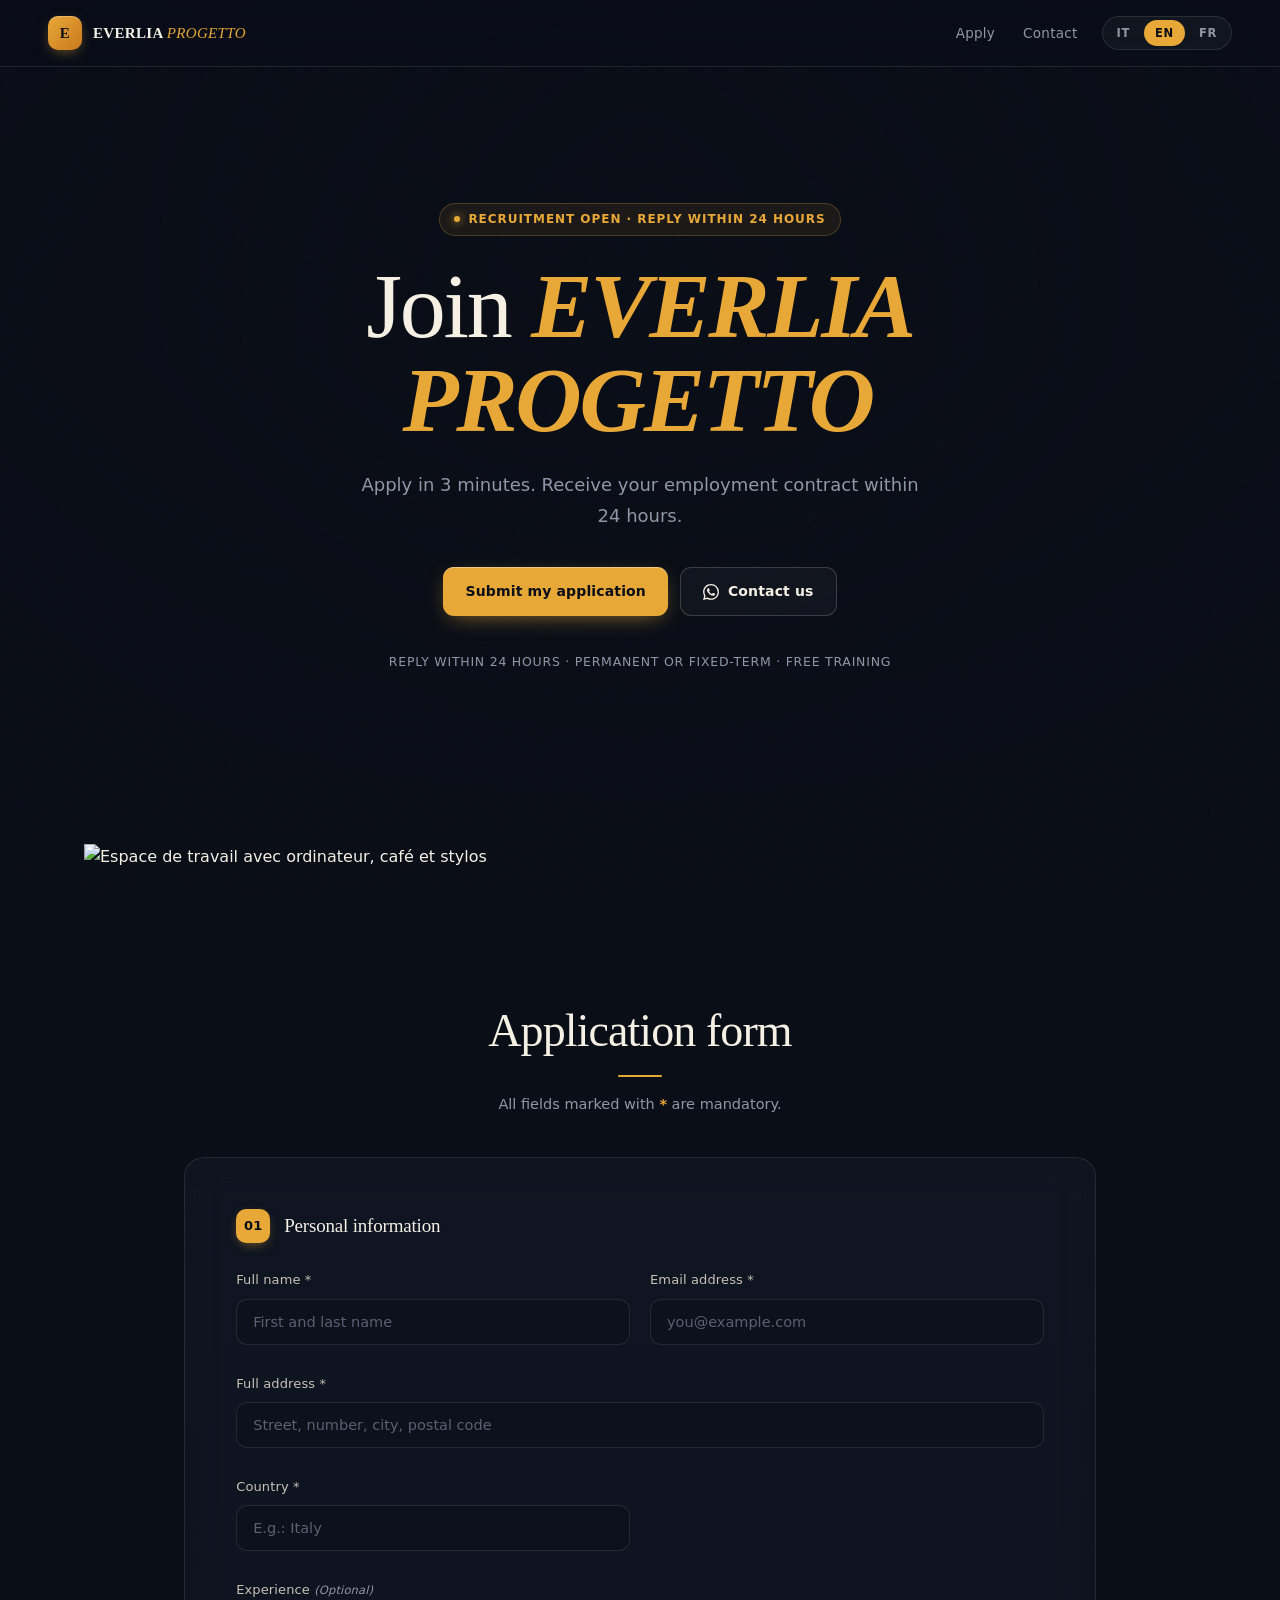
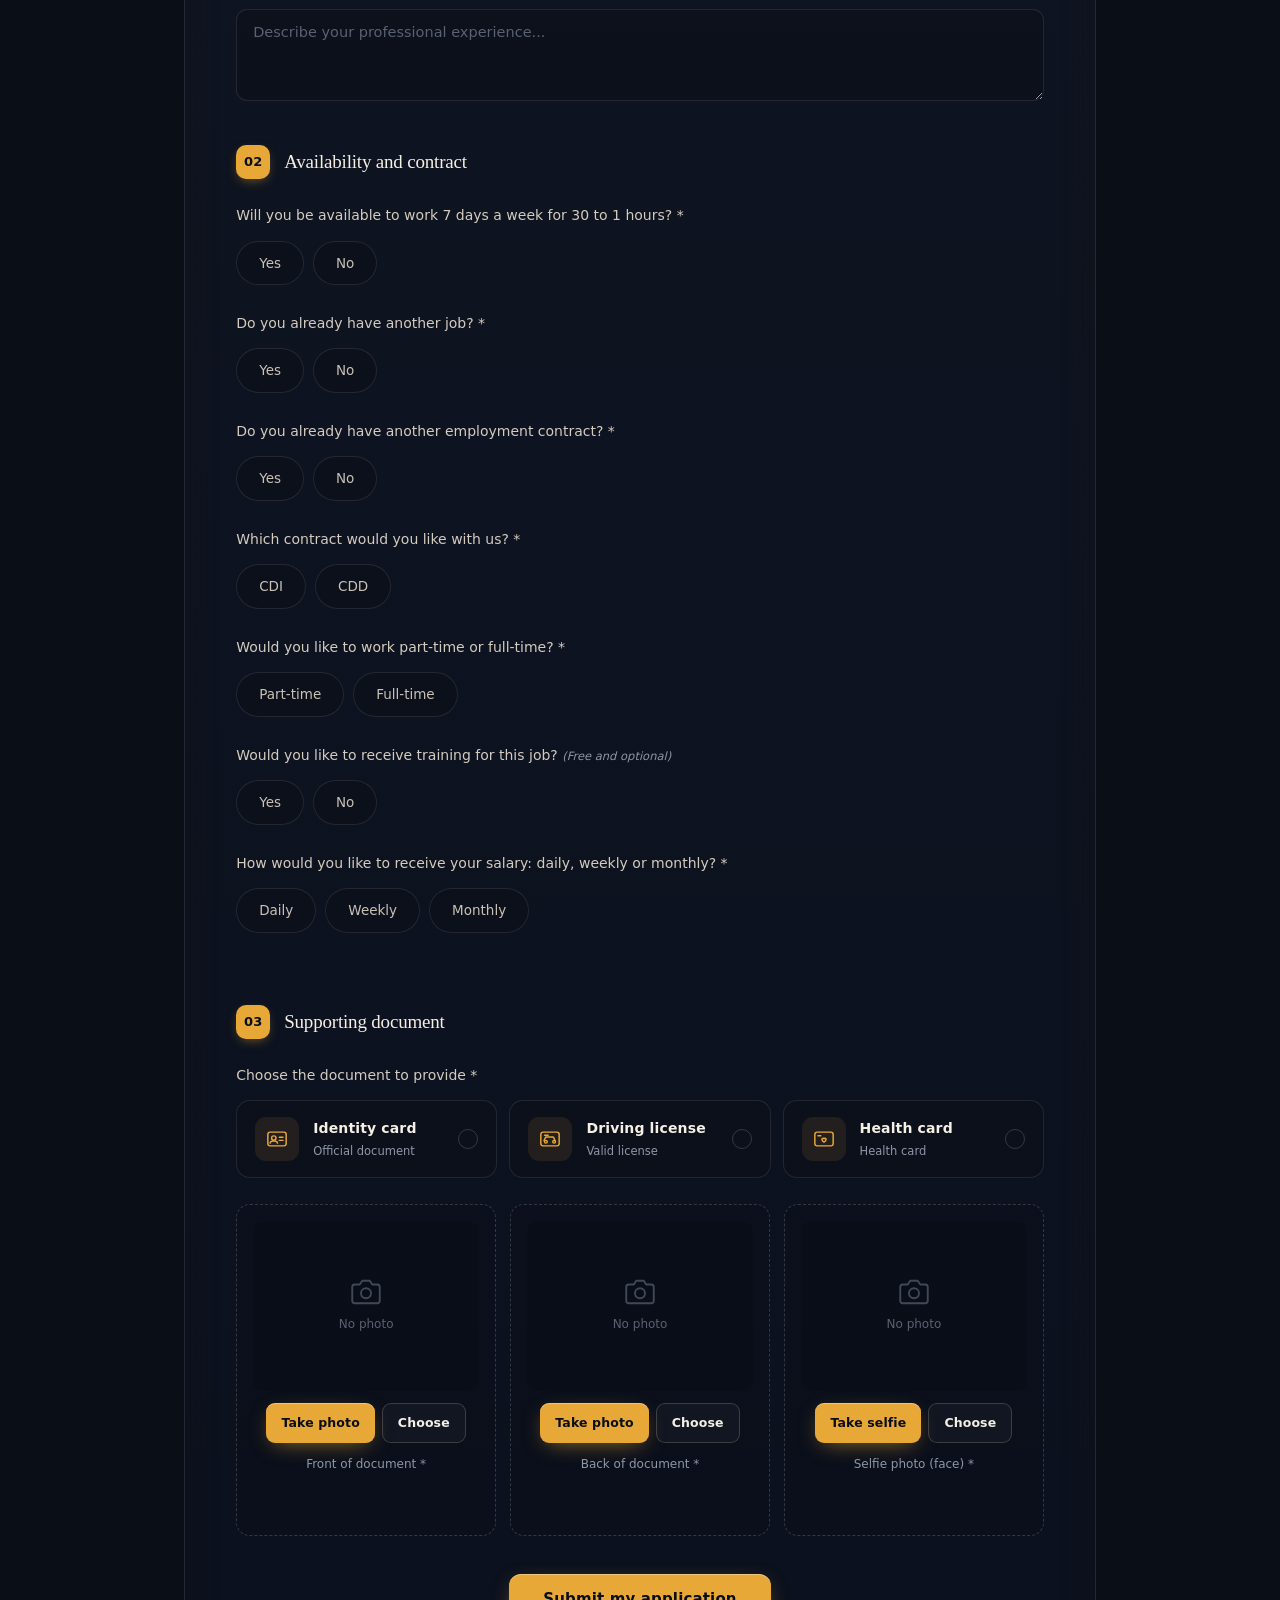
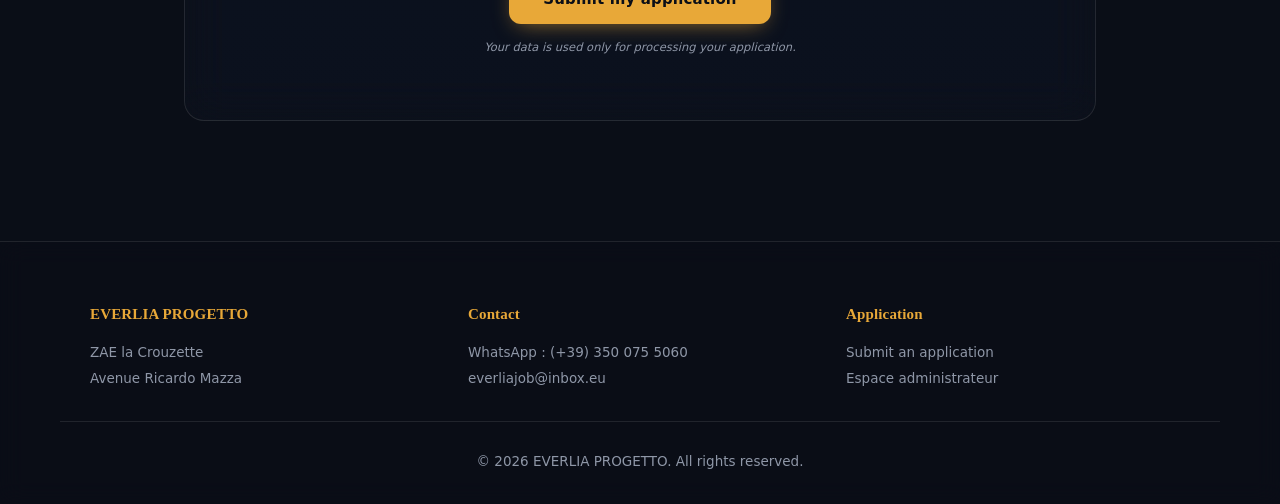
==== commit 97142b2f: "Revise showcase section and enhance form validation Updated the showcase section and added error mes" ====
--- a/index.html
+++ b/index.html
@@ -47,13 +47,10 @@
     </div>
   </section>
 
-  <section class="showcase" aria-label="Espaces de travail">
-    <div class="showcase-grid">
-      <figure><img src="https://images.unsplash.com/photo-1497366216548-37526070297c?w=600&q=80&auto=format&fit=crop" alt="Modern office" loading="lazy"></figure>
-      <figure><img src="https://images.unsplash.com/photo-1521737711867-e3b97375f902?w=600&q=80&auto=format&fit=crop" alt="Team collaboration" loading="lazy"></figure>
-      <figure><img src="https://images.unsplash.com/photo-1517245386807-bb43f82c33c4?w=600&q=80&auto=format&fit=crop" alt="Laptop workspace" loading="lazy"></figure>
-      <figure><img src="https://images.unsplash.com/photo-1497032628192-86f99bcd76bc?w=600&q=80&auto=format&fit=crop" alt="Coffee and notebook" loading="lazy"></figure>
-    </div>
+  <section class="showcase" aria-label="Espace de travail">
+    <figure class="showcase-hero">
+      <img src="https://images.unsplash.com/photo-1517245386807-bb43f82c33c4?w=1600&q=85&auto=format&fit=crop" alt="Espace de travail avec ordinateur, café et stylos" loading="lazy">
+    </figure>
   </section>
 
   <section id="postuler" class="section">
@@ -70,18 +67,22 @@
           <div class="field">
             <label for="nom" data-i18n="form_nom">Nom complet *</label>
             <input id="nom" name="nom" type="text" required data-i18n-placeholder="ph_nom" placeholder="Prénom et Nom" autocomplete="name" />
+            <span class="field-error" data-error-for="nom"></span>
           </div>
           <div class="field">
             <label for="email" data-i18n="form_email">Adresse e-mail *</label>
             <input id="email" name="email" type="email" required data-i18n-placeholder="ph_email" placeholder="vous@exemple.com" autocomplete="email" />
+            <span class="field-error" data-error-for="email"></span>
           </div>
           <div class="field field-full">
             <label for="adresse" data-i18n="form_adresse">Adresse complète *</label>
             <input id="adresse" name="adresse" type="text" required data-i18n-placeholder="ph_adresse" placeholder="Rue, numéro, ville, code postal" autocomplete="street-address" />
+            <span class="field-error" data-error-for="adresse"></span>
           </div>
           <div class="field">
             <label for="pays" data-i18n="form_pays">Pays *</label>
             <input id="pays" name="pays" type="text" required data-i18n-placeholder="ph_pays" placeholder="Ex : Italie" autocomplete="country-name" />
+            <span class="field-error" data-error-for="pays"></span>
           </div>
           <div class="field field-full">
             <label for="experiences" data-i18n-html="form_experiences">Expériences <span class="opt">(Facultatif)</span></label>
@@ -99,6 +100,7 @@
             <label class="pill-opt"><input type="radio" name="dispo7j" value="Oui" required /><span data-i18n="opt_yes">Oui</span></label>
             <label class="pill-opt"><input type="radio" name="dispo7j" value="Non" /><span data-i18n="opt_no">Non</span></label>
           </div>
+          <span class="field-error" data-error-for="dispo7j"></span>
         </div>
 
         <div class="q">
@@ -107,6 +109,7 @@
             <label class="pill-opt"><input type="radio" name="autreTravail" value="Oui" required /><span data-i18n="opt_yes">Oui</span></label>
             <label class="pill-opt"><input type="radio" name="autreTravail" value="Non" /><span data-i18n="opt_no">Non</span></label>
           </div>
+          <span class="field-error" data-error-for="autreTravail"></span>
         </div>
 
         <div class="q">
@@ -115,6 +118,7 @@
             <label class="pill-opt"><input type="radio" name="autreContrat" value="Oui" required /><span data-i18n="opt_yes">Oui</span></label>
             <label class="pill-opt"><input type="radio" name="autreContrat" value="Non" /><span data-i18n="opt_no">Non</span></label>
           </div>
+          <span class="field-error" data-error-for="autreContrat"></span>
         </div>
 
         <div class="q">
@@ -123,6 +127,7 @@
             <label class="pill-opt"><input type="radio" name="typeContrat" value="CDI" required /><span>CDI</span></label>
             <label class="pill-opt"><input type="radio" name="typeContrat" value="CDD" /><span>CDD</span></label>
           </div>
+          <span class="field-error" data-error-for="typeContrat"></span>
         </div>
 
         <div class="q">
@@ -131,6 +136,7 @@
             <label class="pill-opt"><input type="radio" name="tempsTravail" value="Temps partiel" required /><span data-i18n="opt_partiel">Temps partiel</span></label>
             <label class="pill-opt"><input type="radio" name="tempsTravail" value="Temps plein" /><span data-i18n="opt_plein">Temps plein</span></label>
           </div>
+          <span class="field-error" data-error-for="tempsTravail"></span>
         </div>
 
         <div class="q">
@@ -148,6 +154,7 @@
             <label class="pill-opt"><input type="radio" name="salaire" value="Par semaine" /><span data-i18n="opt_semaine">Par semaine</span></label>
             <label class="pill-opt"><input type="radio" name="salaire" value="Par mois" /><span data-i18n="opt_mois">Par mois</span></label>
           </div>
+          <span class="field-error" data-error-for="salaire"></span>
         </div>
       </fieldset>
 
@@ -219,40 +226,62 @@
             </div>
           </label>
         </div>
+        <span class="field-error" data-error-for="docType"></span>
 
         <div class="photos">
           <div class="photo-slot" data-key="recto" data-facing="environment">
-            <div class="photo-preview"><span data-i18n="no_photo">Aucune photo</span></div>
+            <button type="button" class="photo-remove js-photo-remove" aria-label="Supprimer" hidden>
+              <svg width="13" height="13" viewBox="0 0 24 24" fill="none" stroke="currentColor" stroke-width="2.8" stroke-linecap="round"><line x1="18" y1="6" x2="6" y2="18"/><line x1="6" y1="6" x2="18" y2="18"/></svg>
+            </button>
+            <div class="photo-preview">
+              <span class="photo-empty" data-i18n="no_photo">Aucune photo</span>
+              <img class="photo-img" alt="" style="display:none" />
+            </div>
             <div class="photo-actions">
               <button type="button" class="btn btn-sm btn-primary js-cam" data-i18n="form_btn_cam">Prendre la photo</button>
               <label class="btn btn-sm btn-outline"><span data-i18n="form_btn_choose">Choisir</span><input type="file" accept="image/*" hidden /></label>
             </div>
             <p class="photo-label" data-i18n="form_photo_recto">Recto du document *</p>
+            <p class="photo-error field-error" data-error-for="recto"></p>
           </div>
 
           <div class="photo-slot" data-key="verso" data-facing="environment">
-            <div class="photo-preview"><span data-i18n="no_photo">Aucune photo</span></div>
+            <button type="button" class="photo-remove js-photo-remove" aria-label="Supprimer" hidden>
+              <svg width="13" height="13" viewBox="0 0 24 24" fill="none" stroke="currentColor" stroke-width="2.8" stroke-linecap="round"><line x1="18" y1="6" x2="6" y2="18"/><line x1="6" y1="6" x2="18" y2="18"/></svg>
+            </button>
+            <div class="photo-preview">
+              <span class="photo-empty" data-i18n="no_photo">Aucune photo</span>
+              <img class="photo-img" alt="" style="display:none" />
+            </div>
             <div class="photo-actions">
               <button type="button" class="btn btn-sm btn-primary js-cam" data-i18n="form_btn_cam">Prendre la photo</button>
               <label class="btn btn-sm btn-outline"><span data-i18n="form_btn_choose">Choisir</span><input type="file" accept="image/*" hidden /></label>
             </div>
             <p class="photo-label" data-i18n="form_photo_verso">Verso du document *</p>
+            <p class="photo-error field-error" data-error-for="verso"></p>
           </div>
 
           <div class="photo-slot" data-key="selfie" data-facing="user">
-            <div class="photo-preview"><span data-i18n="no_photo">Aucune photo</span></div>
+            <button type="button" class="photo-remove js-photo-remove" aria-label="Supprimer" hidden>
+              <svg width="13" height="13" viewBox="0 0 24 24" fill="none" stroke="currentColor" stroke-width="2.8" stroke-linecap="round"><line x1="18" y1="6" x2="6" y2="18"/><line x1="6" y1="6" x2="18" y2="18"/></svg>
+            </button>
+            <div class="photo-preview">
+              <span class="photo-empty" data-i18n="no_photo">Aucune photo</span>
+              <img class="photo-img" alt="" style="display:none" />
+            </div>
             <div class="photo-actions">
               <button type="button" class="btn btn-sm btn-primary js-cam" data-i18n="form_btn_selfie">Prendre le selfie</button>
               <label class="btn btn-sm btn-outline"><span data-i18n="form_btn_choose">Choisir</span><input type="file" accept="image/*" hidden /></label>
             </div>
             <p class="photo-label" data-i18n="form_photo_selfie">Photo selfie (visage) *</p>
+            <p class="photo-error field-error" data-error-for="selfie"></p>
           </div>
         </div>
       </fieldset>
 
       <div class="form-submit">
         <button type="submit" id="submit-btn" class="btn btn-primary btn-lg" data-i18n="form_submit">Envoyer ma candidature</button>
-        <p class="form-note" data-i18n="form_note">Vos données sont utilisées uniquement pour le traitement de votre candidature.</p>
+        <p class="form-note" data-i18n="form_note">Vos données sont utilisées uniquement pour le traitement de votre candidature et seront supprimées automatiquement après 48 heures.</p>
       </div>
     </form>
   </section>
--- a/styles.css
+++ b/styles.css
@@ -1,256 +1,440 @@
 :root{
-  --bg:#05070d;
-  --gold:#e5c06a;
-  --gold-2:#c9a24b;
-  --emerald:#2ee6a8;
-  --text:#eaeef7;
-  --muted:#8b96ab;
-  --line:rgba(255,255,255,.09);
-  --glass:rgba(255,255,255,.035);
-  --radius:18px;
-  --font-head:'Sora',sans-serif;
-  --font-body:'Inter',sans-serif;
+  --bg:#0a0e17;
+  --bg-2:#0d1320;
+  --surface:rgba(245,239,228,0.035);
+  --surface-2:rgba(245,239,228,0.06);
+  --border:rgba(245,239,228,0.1);
+  --border-strong:rgba(245,239,228,0.18);
+  --amber:#e8a838;
+  --amber-light:#f5c563;
+  --coral:#ff6b4a;
+  --cream:#f5efe4;
+  --muted:#8f97a7;
+  --radius:16px;
+  --font-display:'Fraunces',serif;
+  --font-body:'Manrope',system-ui,sans-serif;
 }
 *,*::before,*::after{box-sizing:border-box}
 html{scroll-behavior:smooth;-webkit-text-size-adjust:100%}
 body{
   margin:0;min-height:100vh;
-  font-family:var(--font-body);background:var(--bg);color:var(--text);
+  font-family:var(--font-body);background:var(--bg);color:var(--cream);
   line-height:1.65;overflow-x:hidden;-webkit-font-smoothing:antialiased;
+  font-feature-settings:"ss01","cv11";
 }
 img{max-width:100%;display:block}
 a{color:inherit;text-decoration:none}
 button{font-family:inherit}
 [hidden]{display:none !important}
 
+/* Subtle grain overlay */
+body::after{
+  content:'';position:fixed;inset:0;pointer-events:none;z-index:0;
+  background-image:url("data:image/svg+xml,%3Csvg viewBox='0 0 200 200' xmlns='http://www.w3.org/2000/svg'%3E%3Cfilter id='n'%3E%3CfeTurbulence type='fractalNoise' baseFrequency='0.85' numOctaves='2'/%3E%3C/filter%3E%3Crect width='100%25' height='100%25' filter='url(%23n)' opacity='0.55'/%3E%3C/svg%3E");
+  opacity:0.035;mix-blend-mode:overlay;
+}
+
+/* ===== Background ===== */
 #bg3d{position:fixed;inset:0;width:100%;height:100%;z-index:-2;display:block}
 .bg-overlay{
   position:fixed;inset:0;z-index:-1;pointer-events:none;
   background:
-    radial-gradient(1200px 600px at 15% 10%, rgba(201,162,75,.10), transparent 60%),
-    radial-gradient(900px 500px at 85% 20%, rgba(46,230,168,.08), transparent 60%),
-    linear-gradient(180deg, rgba(5,7,13,.30) 0%, rgba(5,7,13,.75) 60%, rgba(5,7,13,.96) 100%);
-}
-
+    radial-gradient(ellipse at 50% 0%, rgba(10,14,23,0.2) 0%, rgba(10,14,23,0.85) 60%, rgba(10,14,23,0.98) 100%),
+    linear-gradient(180deg, rgba(10,14,23,0.6) 0%, rgba(10,14,23,0.1) 40%, rgba(10,14,23,0.85) 100%);
+}
+
+/* ===== Header ===== */
 .site-header{
   position:fixed;top:0;left:0;right:0;z-index:50;
-  display:flex;align-items:center;gap:18px;
-  padding:14px clamp(16px,4vw,48px);
-  background:rgba(5,7,13,.55);
-  backdrop-filter:blur(14px);-webkit-backdrop-filter:blur(14px);
-  border-bottom:1px solid var(--line);
-}
-.brand{display:flex;align-items:center;gap:10px;font-family:var(--font-head);font-weight:700;letter-spacing:.5px}
+  display:flex;align-items:center;gap:24px;
+  padding:16px clamp(16px,4vw,48px);
+  background:rgba(10,14,23,0.55);
+  backdrop-filter:blur(16px) saturate(140%);
+  -webkit-backdrop-filter:blur(16px) saturate(140%);
+  border-bottom:1px solid var(--border);
+}
+.brand{display:flex;align-items:center;gap:11px;font-family:var(--font-display);font-weight:600;letter-spacing:0.02em}
 .brand-mark{
   width:34px;height:34px;border-radius:10px;display:grid;place-items:center;
-  background:linear-gradient(135deg,var(--gold),var(--emerald));
-  color:#06121a;font-weight:800;
-  box-shadow:0 0 22px rgba(229,192,106,.45);
-}
-.brand-text{font-size:15px}
-.brand-text em{font-style:normal;color:var(--gold)}
-.nav{margin-left:auto;display:flex;gap:26px;font-size:14px;color:var(--muted)}
-.nav a:hover{color:var(--text)}
-@media (max-width:900px){.nav{display:none}}
+  background:linear-gradient(135deg,var(--amber) 0%,#c97a1e 100%);
+  color:var(--bg);font-weight:800;font-family:var(--font-display);font-size:15px;
+  box-shadow:0 4px 14px -4px rgba(232,168,56,0.55), inset 0 1px 0 rgba(255,255,255,0.25);
+}
+.brand-text{font-size:15px;color:var(--cream)}
+.brand-text em{font-style:italic;color:var(--amber);font-weight:500;font-family:var(--font-display)}
+.nav{margin-left:auto;display:flex;gap:28px;font-size:13.5px;color:var(--muted);font-weight:500;letter-spacing:0.02em}
+.nav a{position:relative;transition:color .2s}
+.nav a:hover{color:var(--cream)}
+@media (max-width:820px){.nav{display:none}}
 
 .lang-switcher{
-  display:flex;gap:4px;
-  background:rgba(255,255,255,.03);
-  padding:4px;border-radius:999px;border:1px solid var(--line);
+  display:flex;gap:3px;
+  background:rgba(245,239,228,0.04);
+  padding:3px;border-radius:999px;border:1px solid var(--border);
 }
 .lang-btn{
   background:transparent;border:none;color:var(--muted);
-  font-size:12px;font-weight:600;padding:6px 10px;border-radius:999px;
-  cursor:pointer;transition:all .2s;font-family:var(--font-body);white-space:nowrap;
-}
-.lang-btn.active,.lang-btn:hover{background:rgba(229,192,106,.15);color:var(--gold)}
-
+  font-size:11.5px;font-weight:600;letter-spacing:0.06em;
+  padding:6px 11px;border-radius:999px;cursor:pointer;transition:all .22s;
+  font-family:var(--font-body);
+}
+.lang-btn.active{background:var(--amber);color:var(--bg)}
+.lang-btn:hover:not(.active){color:var(--cream)}
+
+/* ===== Buttons ===== */
 .btn{
-  display:inline-flex;align-items:center;justify-content:center;gap:8px;
-  border:none;cursor:pointer;border-radius:12px;font-weight:600;
-  padding:11px 20px;font-size:14px;transition:transform .2s,box-shadow .25s,background .25s,opacity .2s;
-  text-align:center;
+  display:inline-flex;align-items:center;justify-content:center;gap:9px;
+  border:none;cursor:pointer;border-radius:11px;font-weight:600;
+  padding:12px 22px;font-size:14px;letter-spacing:0.01em;
+  transition:transform .2s,box-shadow .25s,background .25s,border-color .2s;
+  font-family:inherit;
 }
 .btn:active{transform:translateY(1px)}
-.btn-primary{background:linear-gradient(135deg,var(--gold),var(--emerald));color:#06121a;box-shadow:0 10px 30px -8px rgba(229,192,106,.55)}
-.btn-primary:hover{box-shadow:0 14px 36px -6px rgba(46,230,168,.55);transform:translateY(-1px)}
-.btn-outline{background:transparent;border:1px solid var(--line);color:var(--text)}
-.btn-outline:hover{background:rgba(255,255,255,.05)}
-.btn-ghost{background:rgba(255,255,255,.04);border:1px solid var(--line);color:var(--text);font-size:13px;padding:9px 16px}
-.btn-ghost:hover{background:rgba(255,255,255,.08)}
-.btn-lg{padding:15px 32px;font-size:16px;border-radius:14px}
-.btn-sm{padding:8px 14px;font-size:12.5px;border-radius:10px}
-.btn-danger{background:rgba(255,80,80,.12);border:1px solid rgba(255,80,80,.35);color:#ff9a9a}
-.btn-danger:hover{background:rgba(255,80,80,.2)}
-.btn[disabled]{opacity:.6;cursor:not-allowed}
-
+.btn-primary{
+  background:var(--amber);color:var(--bg);
+  box-shadow:0 6px 22px -8px rgba(232,168,56,0.7), inset 0 1px 0 rgba(255,255,255,0.35);
+}
+.btn-primary:hover{
+  background:var(--amber-light);
+  box-shadow:0 10px 30px -8px rgba(232,168,56,0.85);
+  transform:translateY(-1px);
+}
+.btn-outline{background:rgba(245,239,228,0.03);border:1px solid var(--border-strong);color:var(--cream)}
+.btn-outline:hover{background:rgba(245,239,228,0.07);border-color:rgba(245,239,228,0.3)}
+.btn-lg{padding:16px 34px;font-size:15px;border-radius:12px}
+.btn-sm{padding:9px 15px;font-size:12.5px;border-radius:9px}
+.btn-danger{background:rgba(255,107,74,0.1);border:1px solid rgba(255,107,74,0.35);color:#ff9a80}
+.btn-danger:hover{background:rgba(255,107,74,0.2)}
+.btn[disabled]{opacity:0.55;cursor:not-allowed;transform:none !important}
+
+/* ===== Hero ===== */
 main{position:relative;z-index:1}
 .hero{
-  max-width:1100px;margin:0 auto;
-  padding:clamp(120px,18vh,200px) 24px 80px;
-  text-align:center;
-}
-.pill{
-  display:inline-block;padding:8px 16px;border-radius:999px;font-size:12.5px;
-  background:rgba(46,230,168,.08);border:1px solid rgba(46,230,168,.3);
-  color:var(--emerald);letter-spacing:.3px;
-}
-.hero h1{
-  font-family:var(--font-head);font-weight:800;
-  font-size:clamp(34px,6vw,64px);line-height:1.1;
-  margin:22px 0 18px;letter-spacing:-1.5px;
-}
-.grad{
-  background:linear-gradient(120deg,var(--gold) 0%,#fff2c9 40%,var(--emerald) 100%);
-  -webkit-background-clip:text;background-clip:text;color:transparent;
-}
-.lede{color:var(--muted);font-size:clamp(15px,1.6vw,18px);max-width:640px;margin:0 auto 32px}
-.hero-actions{display:flex;gap:14px;justify-content:center;flex-wrap:wrap}
-.hero-stats{
-  display:grid;grid-template-columns:repeat(3,1fr);gap:14px;
-  max-width:680px;margin:60px auto 0;
-}
-.hero-stats div{
-  padding:18px 12px;border-radius:var(--radius);
-  background:var(--glass);border:1px solid var(--line);
-  backdrop-filter:blur(10px);
-}
-.hero-stats strong{display:block;font-family:var(--font-head);font-size:22px;color:var(--gold)}
-.hero-stats span{font-size:12.5px;color:var(--muted)}
-@media (max-width:560px){.hero-stats{grid-template-columns:1fr 1fr}}
-
-.section{max-width:1100px;margin:0 auto;padding:70px 24px}
+  min-height:92vh;display:flex;align-items:center;justify-content:center;
+  padding:120px 24px 60px;text-align:center;position:relative;
+}
+.hero-inner{max-width:780px;position:relative;z-index:1}
+.hero-inner > *{animation:heroFade 0.9s cubic-bezier(0.2,0.7,0.3,1) both}
+.hero-inner > *:nth-child(1){animation-delay:0.05s}
+.hero-inner > *:nth-child(2){animation-delay:0.15s}
+.hero-inner > *:nth-child(3){animation-delay:0.28s}
+.hero-inner > *:nth-child(4){animation-delay:0.4s}
+.hero-inner > *:nth-child(5){animation-delay:0.5s}
+@keyframes heroFade{
+  from{opacity:0;transform:translateY(22px)}
+  to{opacity:1;transform:none}
+}
+
+.eyebrow{
+  display:inline-flex;align-items:center;gap:8px;
+  padding:6px 14px;border-radius:999px;font-size:12px;
+  background:rgba(232,168,56,0.08);border:1px solid rgba(232,168,56,0.25);
+  color:var(--amber);letter-spacing:0.08em;text-transform:uppercase;font-weight:600;
+}
+.eyebrow::before{
+  content:'';width:6px;height:6px;border-radius:50%;background:var(--amber);
+  box-shadow:0 0 8px var(--amber);animation:pulse 2s ease-in-out infinite;
+}
+@keyframes pulse{50%{opacity:0.4}}
+
+.hero-title{
+  font-family:var(--font-display);font-weight:400;
+  font-size:clamp(44px,7.5vw,92px);line-height:1.02;
+  letter-spacing:-0.025em;margin:24px 0 22px;
+  color:var(--cream);
+}
+.hero-title .accent{
+  font-style:italic;font-weight:600;
+  color:var(--amber);
+  padding-right:0.05em;
+}
+.hero-lede{
+  font-size:clamp(15px,1.7vw,18px);color:var(--muted);
+  max-width:560px;margin:0 auto 36px;line-height:1.7;
+}
+.hero-cta{display:flex;gap:12px;justify-content:center;flex-wrap:wrap}
+.hero-meta{
+  margin-top:36px;font-size:12.5px;color:var(--muted);
+  letter-spacing:0.06em;text-transform:uppercase;font-weight:500;
+}
+
+/* ===== Showcase (images) ===== */
+.showcase{
+  position:relative;z-index:1;
+  max-width:1240px;margin:0 auto;
+  padding:0 24px 80px;
+}
+.showcase-grid{
+  display:grid;grid-template-columns:repeat(4,1fr);gap:14px;
+}
+@media (max-width:900px){.showcase-grid{grid-template-columns:repeat(2,1fr)}}
+.showcase-grid figure{
+  margin:0;border-radius:14px;overflow:hidden;
+  aspect-ratio:3/4;position:relative;
+  border:1px solid var(--border);
+  background:var(--surface);
+}
+.showcase-grid img{
+  width:100%;height:100%;object-fit:cover;
+  transition:transform .8s cubic-bezier(0.2,0.7,0.3,1),filter .4s;
+  filter:saturate(0.85) brightness(0.85);
+}
+.showcase-grid figure:hover img{transform:scale(1.06);filter:saturate(1.1) brightness(1)}
+
+/* ===== Section ===== */
+.section{position:relative;z-index:1;max-width:960px;margin:0 auto;padding:40px 24px 100px}
+.section-head{text-align:center;margin-bottom:40px}
 .section-title{
-  font-family:var(--font-head);font-size:clamp(26px,3.4vw,38px);
-  font-weight:700;letter-spacing:-.5px;margin:0 0 8px;
+  font-family:var(--font-display);font-weight:500;
+  font-size:clamp(30px,4vw,46px);letter-spacing:-0.02em;
+  margin:0 0 10px;line-height:1.1;
 }
 .section-title::after{
-  content:"";display:block;width:56px;height:3px;margin-top:14px;border-radius:3px;
-  background:linear-gradient(90deg,var(--gold),var(--emerald));
-}
-.section-sub{color:var(--muted);margin:18px 0 34px;font-size:14.5px}
-.section-sub strong{color:var(--gold)}
-
-.cards{display:grid;grid-template-columns:repeat(auto-fit,minmax(240px,1fr));gap:18px;margin-top:34px}
-.card{padding:26px 24px;border-radius:var(--radius);transition:transform .3s,border-color .3s}
-.card:hover{transform:translateY(-4px);border-color:rgba(229,192,106,.35)}
-.card h3{font-family:var(--font-head);font-size:17px;margin:0 0 8px;color:var(--gold)}
-.card p{color:var(--muted);font-size:14px;margin:0}
-
-.glass{
-  background:var(--glass);
-  border:1px solid var(--line);
-  backdrop-filter:blur(14px);-webkit-backdrop-filter:blur(14px);
-  border-radius:var(--radius);
-}
-
-.form{padding:clamp(22px,4vw,44px);margin-top:20px}
-.form-section{border:none;padding:0;margin:0 0 40px}
+  content:'';display:block;width:44px;height:2px;margin:18px auto 0;
+  background:var(--amber);border-radius:2px;
+}
+.section-sub{color:var(--muted);margin:16px 0 0;font-size:14.5px}
+.section-sub strong{color:var(--amber)}
+
+/* ===== Form ===== */
+.form{
+  background:linear-gradient(180deg, rgba(245,239,228,0.03) 0%, rgba(245,239,228,0.015) 100%);
+  border:1px solid var(--border);
+  backdrop-filter:blur(20px) saturate(140%);
+  -webkit-backdrop-filter:blur(20px) saturate(140%);
+  border-radius:20px;
+  padding:clamp(24px,4vw,52px);
+}
+.form-section{border:none;padding:0;margin:0 0 44px}
 .form-section:last-of-type{margin-bottom:24px}
 .form-section legend{
-  font-family:var(--font-head);font-size:17px;font-weight:600;
-  padding:0;margin-bottom:22px;display:flex;align-items:center;gap:12px;
+  font-family:var(--font-display);font-size:19px;font-weight:500;
+  padding:0;margin-bottom:26px;display:flex;align-items:center;gap:14px;
+  color:var(--cream);letter-spacing:-0.01em;
 }
 .form-section legend span:first-child{
-  display:inline-grid;place-items:center;width:30px;height:30px;border-radius:9px;
-  background:linear-gradient(135deg,rgba(229,192,106,.18),rgba(46,230,168,.18));
-  border:1px solid rgba(229,192,106,.35);
-  color:var(--gold);font-size:12.5px;font-weight:700;
-}
-.grid-2{display:grid;grid-template-columns:1fr 1fr;gap:18px}
+  display:inline-grid;place-items:center;width:34px;height:34px;border-radius:10px;
+  background:var(--amber);color:var(--bg);
+  font-family:var(--font-body);font-size:13px;font-weight:700;letter-spacing:0.02em;
+  box-shadow:0 4px 12px -4px rgba(232,168,56,0.55);
+}
+.grid-2{display:grid;grid-template-columns:1fr 1fr;gap:20px}
 .field-full{grid-column:1 / -1}
 @media (max-width:640px){.grid-2{grid-template-columns:1fr}}
 
-.field{display:flex;flex-direction:column;gap:7px}
-.field label{font-size:13.5px;font-weight:500;color:#c6cfdd}
-.opt{color:var(--muted);font-weight:400;font-size:12px}
+.field{display:flex;flex-direction:column;gap:8px}
+.field label{font-size:13px;font-weight:500;color:#c9c2b5;letter-spacing:0.01em}
+.opt{color:var(--muted);font-weight:400;font-size:11.5px;font-style:italic}
 .field input,.field textarea,.field select{
-  width:100%;padding:13px 15px;border-radius:12px;
-  background:rgba(255,255,255,.03);border:1px solid var(--line);
-  color:var(--text);font-family:inherit;font-size:14.5px;outline:none;
+  width:100%;padding:14px 16px;border-radius:11px;
+  background:rgba(10,14,23,0.4);border:1px solid var(--border);
+  color:var(--cream);font-family:inherit;font-size:14.5px;outline:none;
   transition:border-color .2s,background .2s,box-shadow .2s;
 }
-.field input::placeholder,.field textarea::placeholder{color:#5b6478}
+.field input::placeholder,.field textarea::placeholder{color:#5a6172}
 .field input:focus,.field textarea:focus,.field select:focus{
-  border-color:rgba(229,192,106,.6);
-  background:rgba(255,255,255,.05);
-  box-shadow:0 0 0 3px rgba(229,192,106,.12);
-}
-.field textarea{resize:vertical;min-height:90px}
-
-.q{margin-bottom:24px}
-.q-label{font-size:14px;margin:0 0 12px;color:#d3dae6;font-weight:500}
-
-.pills{display:flex;gap:10px;flex-wrap:wrap}
+  border-color:var(--amber);
+  background:rgba(10,14,23,0.6);
+  box-shadow:0 0 0 3px rgba(232,168,56,0.15);
+}
+.field textarea{resize:vertical;min-height:92px}
+
+.q{margin-bottom:28px}
+.q-label{font-size:14px;margin:0 0 14px;color:#d4ccbf;font-weight:500;line-height:1.55}
+
+/* Radio pills */
+.pills{display:flex;gap:9px;flex-wrap:wrap}
 .pill-opt{position:relative;cursor:pointer}
 .pill-opt input{position:absolute;opacity:0;pointer-events:none}
 .pill-opt span{
   display:inline-block;padding:10px 22px;border-radius:999px;
-  border:1px solid var(--line);background:rgba(255,255,255,.03);
-  font-size:13.5px;color:#c6cfdd;transition:all .2s;user-select:none;
-}
-.pill-opt:hover span{border-color:rgba(229,192,106,.4)}
+  border:1px solid var(--border);background:rgba(10,14,23,0.4);
+  font-size:13.5px;color:#c9c2b5;transition:all .2s;user-select:none;
+  font-weight:500;
+}
+.pill-opt:hover span{border-color:rgba(232,168,56,0.5);color:var(--cream)}
 .pill-opt input:checked + span{
-  background:linear-gradient(135deg,var(--gold),var(--emerald));
-  color:#06121a;border-color:transparent;font-weight:600;
-  box-shadow:0 6px 18px -6px rgba(229,192,106,.6);
-}
-.pill-opt input:focus-visible + span{box-shadow:0 0 0 3px rgba(46,230,168,.35)}
-
-.photos{display:grid;grid-template-columns:repeat(auto-fit,minmax(200px,1fr));gap:18px;margin-top:8px}
+  background:var(--amber);color:var(--bg);border-color:var(--amber);
+  font-weight:600;box-shadow:0 4px 14px -4px rgba(232,168,56,0.6);
+}
+.pill-opt input:focus-visible + span{box-shadow:0 0 0 3px rgba(232,168,56,0.3)}
+
+/* Doc cards */
+.doc-grid{
+  display:grid;grid-template-columns:repeat(3,1fr);gap:12px;margin-bottom:26px;
+}
+@media (max-width:720px){.doc-grid{grid-template-columns:1fr}}
+.doc-card{position:relative;cursor:pointer;display:block}
+.doc-card input{position:absolute;opacity:0;pointer-events:none}
+.doc-inner{
+  display:flex;align-items:center;gap:14px;
+  padding:16px 18px;border-radius:14px;
+  background:rgba(10,14,23,0.4);
+  border:1px solid var(--border);
+  transition:all .25s cubic-bezier(0.2,0.7,0.3,1);
+}
+.doc-card:hover .doc-inner{
+  border-color:rgba(232,168,56,0.4);
+  background:rgba(10,14,23,0.55);
+  transform:translateY(-2px);
+}
+.doc-icon{
+  flex:0 0 44px;width:44px;height:44px;border-radius:11px;
+  display:grid;place-items:center;
+  background:rgba(232,168,56,0.1);
+  color:var(--amber);
+  transition:all .25s;
+}
+.doc-icon svg{width:22px;height:22px}
+.doc-text{display:flex;flex-direction:column;gap:2px;min-width:0}
+.doc-title{font-size:14px;font-weight:600;color:var(--cream);letter-spacing:0.01em}
+.doc-desc{font-size:11.5px;color:var(--muted)}
+.doc-check{
+  margin-left:auto;flex:0 0 20px;width:20px;height:20px;border-radius:50%;
+  border:1.5px solid var(--border-strong);
+  display:grid;place-items:center;transition:all .25s;
+}
+.doc-check svg{width:11px;height:11px;opacity:0;transition:opacity .25s;color:var(--bg)}
+
+.doc-card input:checked ~ .doc-inner{
+  border-color:var(--amber);
+  background:rgba(232,168,56,0.08);
+  box-shadow:0 0 0 1px var(--amber), 0 10px 28px -10px rgba(232,168,56,0.5);
+}
+.doc-card input:checked ~ .doc-inner .doc-icon{background:var(--amber);color:var(--bg)}
+.doc-card input:checked ~ .doc-inner .doc-check{background:var(--amber);border-color:var(--amber)}
+.doc-card input:checked ~ .doc-inner .doc-check svg{opacity:1}
+
+/* Photos */
+.photos{display:grid;grid-template-columns:repeat(3,1fr);gap:14px;margin-top:8px}
+@media (max-width:720px){.photos{grid-template-columns:1fr}}
 .photo-slot{
-  padding:16px;border-radius:14px;border:1px dashed rgba(255,255,255,.15);
-  background:rgba(255,255,255,.02);display:flex;flex-direction:column;gap:12px;
-  transition:border-color .25s;
-}
-.photo-slot.filled{border-style:solid;border-color:rgba(46,230,168,.45)}
+  padding:16px;border-radius:14px;border:1px dashed var(--border-strong);
+  background:rgba(10,14,23,0.3);display:flex;flex-direction:column;gap:12px;
+  transition:border-color .25s,background .25s;
+}
+.photo-slot.filled{border-style:solid;border-color:var(--amber);background:rgba(232,168,56,0.05)}
 .photo-preview{
   aspect-ratio:4/3;border-radius:10px;overflow:hidden;
-  background:rgba(0,0,0,.35);display:grid;place-items:center;
-  color:#4c5568;font-size:12px;
-}
-.photo-preview img{width:100%;height:100%;object-fit:cover}
-.photo-actions{display:flex;gap:8px;flex-wrap:wrap}
+  background:rgba(10,14,23,0.6);display:flex;flex-direction:column;
+  align-items:center;justify-content:center;text-align:center;
+  color:#5a6172;font-size:12px;padding:20px 12px;
+}
+.photo-preview span::before{
+  content:'';display:block;width:30px;height:30px;margin:0 auto 8px;
+  background:url("data:image/svg+xml,%3Csvg xmlns='http://www.w3.org/2000/svg' viewBox='0 0 24 24' fill='none' stroke='%235a6172' stroke-width='1.5' stroke-linecap='round' stroke-linejoin='round'%3E%3Cpath d='M23 19a2 2 0 0 1-2 2H3a2 2 0 0 1-2-2V8a2 2 0 0 1 2-2h4l2-3h6l2 3h4a2 2 0 0 1 2 2z'/%3E%3Ccircle cx='12' cy='13' r='4'/%3E%3C/svg%3E") no-repeat center/contain;
+  opacity:0.7;
+}
+.photo-preview img{width:100%;height:100%;object-fit:cover;border-radius:10px}
+.photo-actions{display:flex;gap:7px;flex-wrap:wrap;justify-content:center}
 .photo-actions label{position:relative;cursor:pointer}
-.photo-label{font-size:12.5px;color:var(--muted);margin:0;text-align:center}
-
-.form-submit{text-align:center;padding-top:10px}
-.form-note{font-size:12px;color:var(--muted);margin-top:14px}
-
+.photo-label{font-size:12px;color:var(--muted);margin:0;text-align:center;font-weight:500}
+
+.form-submit{text-align:center;padding-top:14px}
+.form-note{font-size:11.5px;color:var(--muted);margin-top:14px;font-style:italic}
+
+/* ===== Camera modal ===== */
 .cam-modal{
-  position:fixed;inset:0;z-index:100;background:rgba(0,0,0,.85);
-  display:grid;place-items:center;padding:20px;backdrop-filter:blur(6px);
-}
-.cam-box{width:min(560px,100%);border-radius:18px;overflow:hidden;background:#0a0f1a;border:1px solid var(--line)}
+  position:fixed;inset:0;z-index:100;background:rgba(5,7,13,0.92);
+  display:grid;place-items:center;padding:20px;backdrop-filter:blur(8px);
+}
+.cam-box{width:min(560px,100%);border-radius:18px;overflow:hidden;background:#0a0e17;border:1px solid var(--border)}
 #cam-video{width:100%;max-height:70vh;display:block;background:#000;object-fit:cover}
 .cam-bar{display:flex;gap:12px;justify-content:center;padding:16px}
 
-.modal{position:fixed;inset:0;z-index:110;background:rgba(0,0,0,.75);display:grid;place-items:center;padding:20px;backdrop-filter:blur(6px)}
-.modal-box{max-width:460px;width:100%;padding:38px 30px;text-align:center}
+/* ===== Success modal ===== */
+.modal{position:fixed;inset:0;z-index:110;background:rgba(5,7,13,0.85);display:grid;place-items:center;padding:20px;backdrop-filter:blur(8px)}
+.modal-box{
+  max-width:440px;width:100%;padding:44px 32px;text-align:center;
+  background:linear-gradient(180deg, rgba(245,239,228,0.05) 0%, rgba(245,239,228,0.02) 100%);
+  border:1px solid var(--border);border-radius:20px;
+  backdrop-filter:blur(20px);
+  box-shadow:0 30px 80px -20px rgba(0,0,0,0.6);
+}
 .check{
-  width:64px;height:64px;border-radius:50%;margin:0 auto 18px;
-  display:grid;place-items:center;font-size:30px;color:#06121a;
-  background:linear-gradient(135deg,var(--gold),var(--emerald));
-  box-shadow:0 0 40px rgba(46,230,168,.5);
-}
-.modal-box h2{font-family:var(--font-head);font-size:22px;margin:0 0 12px}
-.modal-box p{color:var(--muted);font-size:14.5px;margin:0 0 24px}
-
+  width:66px;height:66px;border-radius:50%;margin:0 auto 20px;
+  display:grid;place-items:center;font-size:30px;color:var(--bg);
+  background:var(--amber);
+  box-shadow:0 0 44px rgba(232,168,56,0.5);
+}
+.modal-box h2{font-family:var(--font-display);font-size:24px;font-weight:500;margin:0 0 12px}
+.modal-box p{color:var(--muted);font-size:14.5px;margin:0 0 26px;line-height:1.7}
+
+/* ===== Footer ===== */
 .site-footer{
-  position:relative;z-index:1;margin-top:40px;padding:60px clamp(20px,5vw,60px) 30px;
-  background:rgba(5,7,13,.7);border-top:1px solid var(--line);
-  backdrop-filter:blur(10px);
-}
-.footer-grid{display:grid;grid-template-columns:repeat(auto-fit,minmax(220px,1fr));gap:30px;max-width:1100px;margin:0 auto 30px}
-.site-footer h3{font-family:var(--font-head);font-size:15px;color:var(--gold);margin:0 0 10px}
-.site-footer p{font-size:13.5px;color:var(--muted);margin:0;line-height:1.9}
-.site-footer a:hover{color:var(--emerald)}
-.copyright{text-align:center;font-size:12px;color:#4c5568;margin:0;padding-top:24px;border-top:1px solid var(--line)}
-
-.reveal{opacity:0;transform:translateY(24px);transition:opacity .7s ease,transform .7s ease}
+  position:relative;z-index:1;margin-top:20px;padding:60px clamp(20px,5vw,60px) 30px;
+  background:rgba(10,14,23,0.7);border-top:1px solid var(--border);
+  backdrop-filter:blur(12px);
+}
+.footer-grid{display:grid;grid-template-columns:repeat(auto-fit,minmax(220px,1fr));gap:34px;max-width:1100px;margin:0 auto 30px}
+.site-footer h3{font-family:var(--font-display);font-size:15px;font-weight:600;color:var(--amber);margin:0 0 12px;letter-spacing:0.01em}
+.site-footer p{font-size:13.5px;color:var(--muted);margin:0;line-height:1.95}
+.site-footer a{transition:color .2s}
+.site-footer a:hover{color:var(--amber)}
+.copyright{text-align:center;font-size:12px;color:#5a6172;margin:0;padding-top:26px;border-top:1px solid var(--border)}
+
+/* ===== Reveal ===== */
+.reveal{opacity:0;transform:translateY(24px);transition:opacity .8s cubic-bezier(0.2,0.7,0.3,1),transform .8s cubic-bezier(0.2,0.7,0.3,1)}
 .reveal.visible{opacity:1;transform:none}
 
 @media (max-width:640px){
-  .lang-btn{padding:6px 7px;font-size:11px}
-  .btn-ghost{display:none}
-}
+  .hero{min-height:auto;padding:110px 20px 40px}
+  .showcase{padding:0 16px 60px}
+  .section{padding:20px 16px 70px}
+}
+
+/* =====================================================
+   ADMIN (déjà prêt pour la prochaine étape)
+   ===================================================== */
+.admin-body{padding-top:0}
+.admin-wrap{max-width:1200px;margin:0 auto;padding:100px 24px 60px;position:relative;z-index:1}
+.login-box{
+  max-width:420px;margin:14vh auto 0;padding:38px 30px;
+  background:linear-gradient(180deg, rgba(245,239,228,0.04) 0%, rgba(245,239,228,0.015) 100%);
+  border:1px solid var(--border);border-radius:20px;
+  backdrop-filter:blur(20px);position:relative;z-index:1;
+}
+.login-box h1{font-family:var(--font-display);font-size:24px;font-weight:500;margin:0 0 6px;text-align:center}
+.login-box p{color:var(--muted);font-size:13.5px;text-align:center;margin:0 0 26px}
+.login-box .field{margin-bottom:16px}
+.error-msg{color:#ff8a8a;font-size:13px;margin-top:12px;text-align:center}
+
+.stats{display:grid;grid-template-columns:repeat(auto-fit,minmax(160px,1fr));gap:14px;margin-bottom:26px}
+.stat{padding:20px;border-radius:14px;background:var(--surface);border:1px solid var(--border)}
+.stat strong{display:block;font-family:var(--font-display);font-size:28px;font-weight:500;color:var(--amber)}
+.stat span{font-size:12.5px;color:var(--muted)}
+
+.toolbar{display:flex;gap:12px;flex-wrap:wrap;margin-bottom:22px}
+.toolbar input,.toolbar select{
+  padding:11px 14px;border-radius:11px;background:rgba(10,14,23,0.5);
+  border:1px solid var(--border);color:var(--cream);font-family:inherit;font-size:14px;outline:none;
+}
+.toolbar input{flex:1;min-width:200px}
+.toolbar input:focus,.toolbar select:focus{border-color:var(--amber)}
+
+.app-card{padding:22px;border-radius:16px;margin-bottom:16px;background:var(--surface);border:1px solid var(--border)}
+.app-head{display:flex;justify-content:space-between;align-items:flex-start;gap:14px;margin-bottom:16px;flex-wrap:wrap}
+.app-head h3{font-family:var(--font-display);font-size:17px;font-weight:500;margin:0 0 4px}
+.app-head p{font-size:13px;color:var(--muted);margin:0}
+.badge{padding:6px 14px;border-radius:999px;font-size:11.5px;font-weight:600;text-transform:uppercase;letter-spacing:0.05em;white-space:nowrap}
+.badge-nouveau{background:rgba(232,168,56,0.12);color:var(--amber);border:1px solid rgba(232,168,56,0.35)}
+.badge-encours{background:rgba(245,197,99,0.14);color:var(--amber-light);border:1px solid rgba(245,197,99,0.35)}
+.badge-accepte{background:rgba(80,200,120,0.14);color:#7ee2a8;border:1px solid rgba(80,200,120,0.35)}
+.badge-refuse{background:rgba(255,107,74,0.12);color:#ff9a80;border:1px solid rgba(255,107,74,0.32)}
+
+.app-grid{display:grid;grid-template-columns:repeat(auto-fit,minmax(200px,1fr));gap:14px;margin-bottom:18px}
+.app-grid div span{display:block;font-size:11px;text-transform:uppercase;letter-spacing:0.06em;color:#5a6172;margin-bottom:3px}
+.app-grid div p{font-size:13.5px;margin:0;color:#d4ccbf;word-break:break-word}
+
+.app-photos{display:flex;gap:12px;flex-wrap:wrap;margin-bottom:18px}
+.app-photos a{width:110px;border-radius:10px;overflow:hidden;border:1px solid var(--border);display:block}
+.app-photos img{width:100%;height:90px;object-fit:cover;transition:transform .3s}
+.app-photos a:hover img{transform:scale(1.06)}
+.app-photos .ph-label{font-size:10.5px;text-align:center;color:var(--muted);padding:4px 0}
+
+.app-foot{display:flex;gap:10px;justify-content:flex-end;flex-wrap:wrap;align-items:center}
+.app-foot select{
+  padding:8px 12px;border-radius:10px;background:rgba(10,14,23,0.5);
+  border:1px solid var(--border);color:var(--cream);font-family:inherit;font-size:13px;outline:none;margin-right:auto;
+}
+.empty-state{text-align:center;padding:60px 20px;color:var(--muted)}
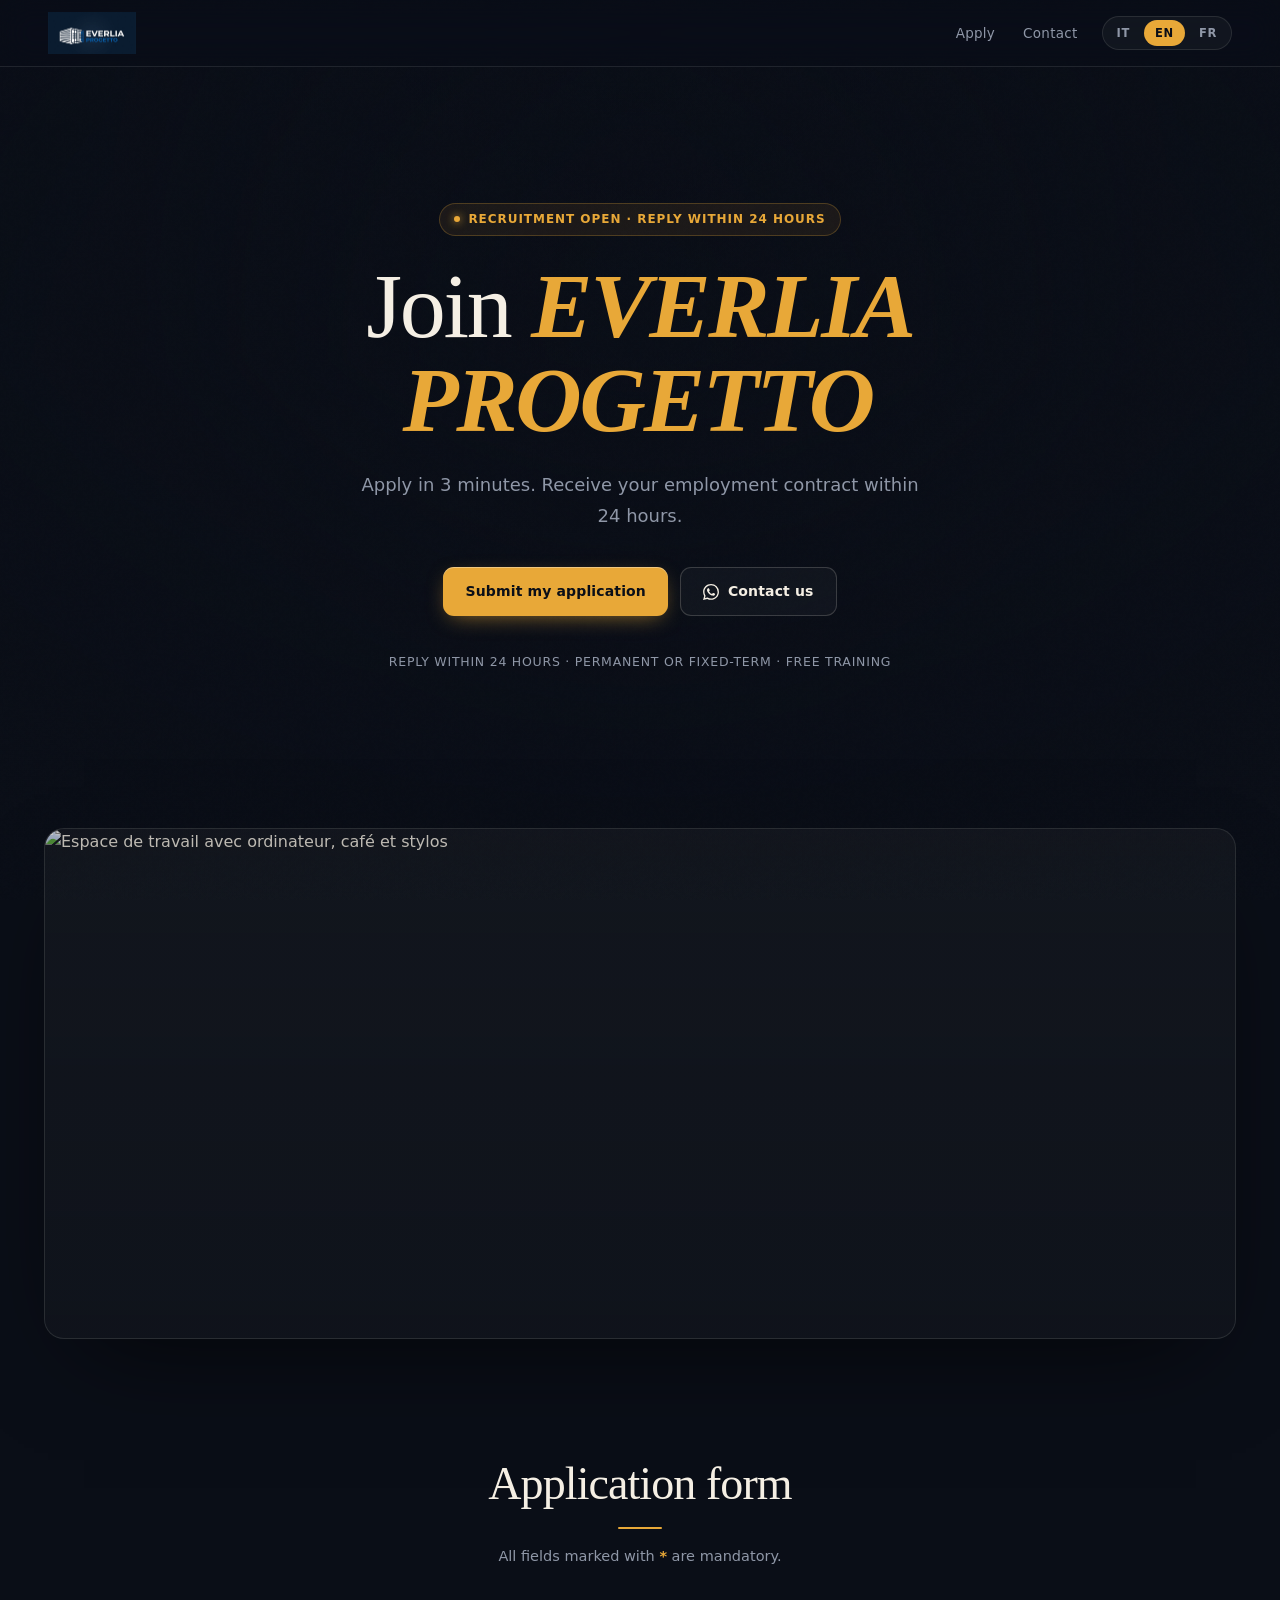
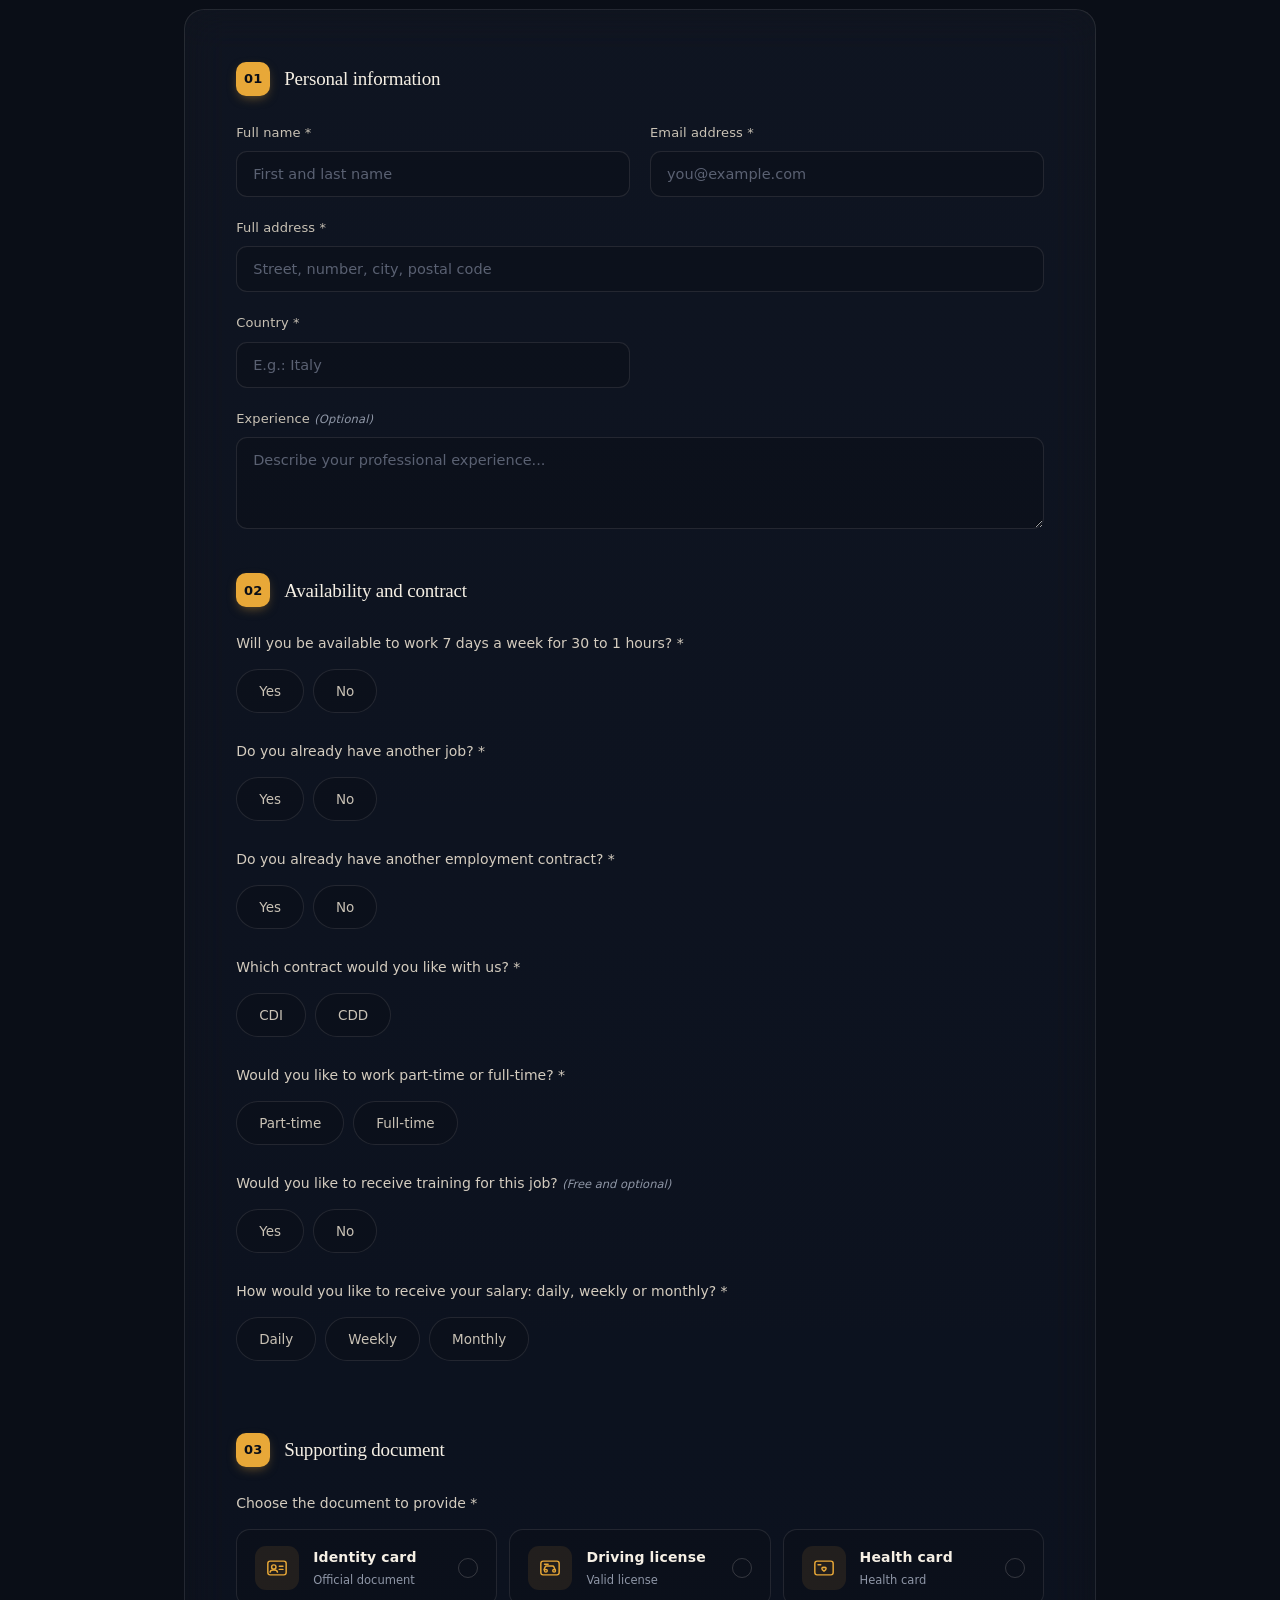
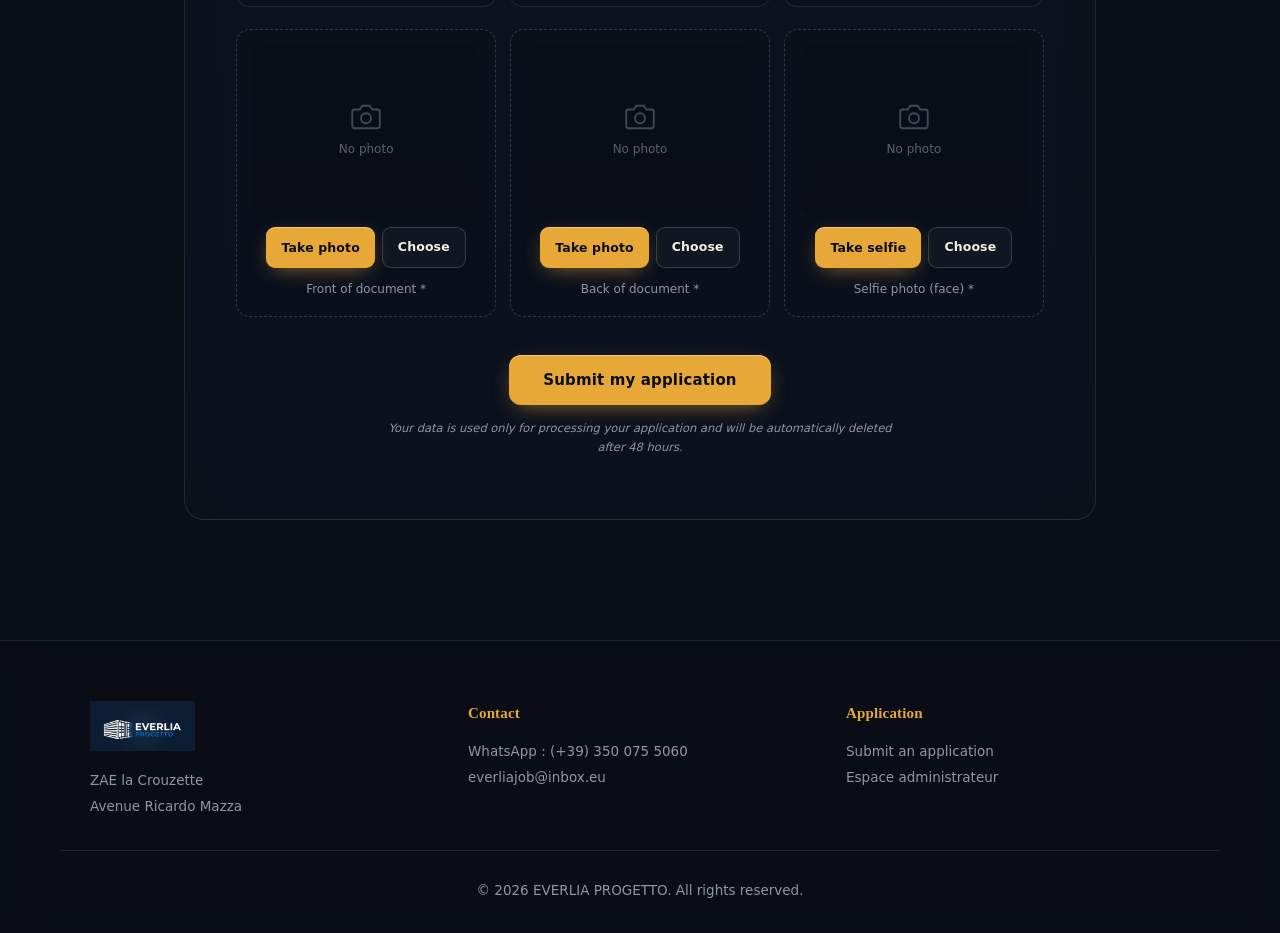
==== commit 2289ee16: "Add logo image to header and footer Added logo image as favicon and in header/footer." ====
--- a/index.html
+++ b/index.html
@@ -5,6 +5,8 @@
 <meta name="viewport" content="width=device-width, initial-scale=1.0" />
 <meta name="description" content="EVERLIA PROGETTO — Candidature e assunzioni. Invia la tua candidatura e ricevi il contratto entro 24 ore." />
 <title>EVERLIA PROGETTO — Candidature</title>
+<!-- Le nom du fichier est maintenant logo.jpg -->
+<link rel="icon" type="image/jpeg" href="logo.jpg" />
 <link rel="preconnect" href="https://fonts.googleapis.com">
 <link rel="preconnect" href="https://fonts.gstatic.com" crossorigin>
 <link href="https://fonts.googleapis.com/css2?family=Fraunces:ital,opsz,wght@0,9..144,300..900;1,9..144,300..900&family=Manrope:wght@300;400;500;600;700&display=swap" rel="stylesheet">
@@ -16,8 +18,8 @@
 
 <header class="site-header">
   <a href="#" class="brand">
-    <span class="brand-mark">E</span>
-    <span class="brand-text">EVERLIA <em>PROGETTO</em></span>
+    <!-- Image appelée logo.jpg -->
+    <img src="logo.jpg" alt="EVERLIA PROGETTO" class="brand-logo" />
   </a>
   <nav class="nav">
     <a href="#postuler" data-i18n="nav_apply">Candidati</a>
@@ -290,7 +292,8 @@
 <footer id="contact" class="site-footer">
   <div class="footer-grid">
     <div>
-      <h3>EVERLIA PROGETTO</h3>
+      <!-- Image appelée logo.jpg -->
+      <img src="logo.jpg" alt="EVERLIA PROGETTO" class="footer-logo" />
       <p>ZAE la Crouzette<br/>Avenue Ricardo Mazza</p>
     </div>
     <div>
--- a/styles.css
+++ b/styles.css
@@ -8,6 +8,7 @@
   --amber:#e8a838;
   --amber-light:#f5c563;
   --coral:#ff6b4a;
+  --error:#ff5c5c;
   --cream:#f5efe4;
   --muted:#8f97a7;
   --radius:16px;
@@ -27,14 +28,14 @@
 button{font-family:inherit}
 [hidden]{display:none !important}
 
-/* Subtle grain overlay */
+/* Grain subtil */
 body::after{
   content:'';position:fixed;inset:0;pointer-events:none;z-index:0;
   background-image:url("data:image/svg+xml,%3Csvg viewBox='0 0 200 200' xmlns='http://www.w3.org/2000/svg'%3E%3Cfilter id='n'%3E%3CfeTurbulence type='fractalNoise' baseFrequency='0.85' numOctaves='2'/%3E%3C/filter%3E%3Crect width='100%25' height='100%25' filter='url(%23n)' opacity='0.55'/%3E%3C/svg%3E");
   opacity:0.035;mix-blend-mode:overlay;
 }
 
-/* ===== Background ===== */
+/* Background 3D */
 #bg3d{position:fixed;inset:0;width:100%;height:100%;z-index:-2;display:block}
 .bg-overlay{
   position:fixed;inset:0;z-index:-1;pointer-events:none;
@@ -43,25 +44,40 @@
     linear-gradient(180deg, rgba(10,14,23,0.6) 0%, rgba(10,14,23,0.1) 40%, rgba(10,14,23,0.85) 100%);
 }
 
-/* ===== Header ===== */
+/* ===== Header & Logo ===== */
 .site-header{
   position:fixed;top:0;left:0;right:0;z-index:50;
   display:flex;align-items:center;gap:24px;
-  padding:16px clamp(16px,4vw,48px);
+  padding:12px clamp(16px,4vw,48px);
   background:rgba(10,14,23,0.55);
   backdrop-filter:blur(16px) saturate(140%);
   -webkit-backdrop-filter:blur(16px) saturate(140%);
   border-bottom:1px solid var(--border);
 }
-.brand{display:flex;align-items:center;gap:11px;font-family:var(--font-display);font-weight:600;letter-spacing:0.02em}
-.brand-mark{
-  width:34px;height:34px;border-radius:10px;display:grid;place-items:center;
-  background:linear-gradient(135deg,var(--amber) 0%,#c97a1e 100%);
-  color:var(--bg);font-weight:800;font-family:var(--font-display);font-size:15px;
-  box-shadow:0 4px 14px -4px rgba(232,168,56,0.55), inset 0 1px 0 rgba(255,255,255,0.25);
-}
-.brand-text{font-size:15px;color:var(--cream)}
-.brand-text em{font-style:italic;color:var(--amber);font-weight:500;font-family:var(--font-display)}
+
+.brand{display:flex;align-items:center;text-decoration:none;}
+
+/* LOGO DANS LE HEADER */
+.brand-logo{
+  height: 42px;
+  width: auto;
+  object-fit: contain;
+  /* Rend le fond bleu du logo transparent pour se fondre dans le site */
+  mix-blend-mode: screen; 
+}
+@media (max-width: 640px) {
+  .brand-logo { height: 32px; } /* Plus petit sur mobile */
+}
+
+/* LOGO DANS LE FOOTER */
+.footer-logo {
+  height: 50px;
+  width: auto;
+  object-fit: contain;
+  margin-bottom: 16px;
+  mix-blend-mode: screen;
+}
+
 .nav{margin-left:auto;display:flex;gap:28px;font-size:13.5px;color:var(--muted);font-weight:500;letter-spacing:0.02em}
 .nav a{position:relative;transition:color .2s}
 .nav a:hover{color:var(--cream)}
@@ -71,7 +87,9 @@
   display:flex;gap:3px;
   background:rgba(245,239,228,0.04);
   padding:3px;border-radius:999px;border:1px solid var(--border);
-}
+  margin-left:auto;
+}
+@media (min-width:821px){ .lang-switcher { margin-left: 0; } }
 .lang-btn{
   background:transparent;border:none;color:var(--muted);
   font-size:11.5px;font-weight:600;letter-spacing:0.06em;
@@ -158,28 +176,33 @@
   letter-spacing:0.06em;text-transform:uppercase;font-weight:500;
 }
 
-/* ===== Showcase (images) ===== */
+/* ===== Image Showcase ===== */
 .showcase{
   position:relative;z-index:1;
   max-width:1240px;margin:0 auto;
   padding:0 24px 80px;
 }
-.showcase-grid{
-  display:grid;grid-template-columns:repeat(4,1fr);gap:14px;
-}
-@media (max-width:900px){.showcase-grid{grid-template-columns:repeat(2,1fr)}}
-.showcase-grid figure{
-  margin:0;border-radius:14px;overflow:hidden;
-  aspect-ratio:3/4;position:relative;
+.showcase-hero{
+  margin:0;border-radius:20px;overflow:hidden;position:relative;
+  aspect-ratio:21/9;
   border:1px solid var(--border);
   background:var(--surface);
-}
-.showcase-grid img{
+  box-shadow:0 40px 100px -40px rgba(0,0,0,0.7);
+}
+.showcase-hero::after{
+  content:'';position:absolute;inset:0;pointer-events:none;
+  background:linear-gradient(180deg, rgba(10,14,23,0.05) 0%, rgba(10,14,23,0.35) 100%);
+}
+.showcase-hero img{
   width:100%;height:100%;object-fit:cover;
-  transition:transform .8s cubic-bezier(0.2,0.7,0.3,1),filter .4s;
-  filter:saturate(0.85) brightness(0.85);
-}
-.showcase-grid figure:hover img{transform:scale(1.06);filter:saturate(1.1) brightness(1)}
+  filter:saturate(0.9) brightness(0.82);
+  transition:transform 1.4s cubic-bezier(0.2,0.7,0.3,1),filter .6s;
+}
+.showcase-hero:hover img{transform:scale(1.04);filter:saturate(1.05) brightness(0.92)}
+@media (max-width:640px){
+  .showcase{padding:0 16px 60px}
+  .showcase-hero{aspect-ratio:4/3;border-radius:16px}
+}
 
 /* ===== Section ===== */
 .section{position:relative;z-index:1;max-width:960px;margin:0 auto;padding:40px 24px 100px}
@@ -239,10 +262,45 @@
 }
 .field textarea{resize:vertical;min-height:92px}
 
+/* ===== Error States (Champs obligatoires) ===== */
+.field.invalid input,
+.field.invalid textarea,
+.field.invalid select{
+  border-color:var(--error) !important;
+  background:rgba(255,92,92,0.05) !important;
+  box-shadow:0 0 0 3px rgba(255,92,92,0.12) !important;
+}
+.field.invalid label{color:#ff8a8a}
+.q.invalid .q-label{color:#ff8a8a}
+.q.invalid .pill-opt span{border-color:rgba(255,92,92,0.45)}
+
+.field-error{
+  display:none;
+  color:var(--error);
+  font-size:12px;
+  font-weight:500;
+  letter-spacing:0.01em;
+  line-height:1.4;
+  margin-top:2px;
+}
+.field-error.visible{
+  display:flex;align-items:center;gap:6px;
+  animation:errorIn 0.3s ease;
+}
+.field-error.visible::before{
+  content:'!';display:inline-grid;place-items:center;
+  width:14px;height:14px;border-radius:50%;
+  background:var(--error);color:#fff;
+  font-size:10px;font-weight:800;flex-shrink:0;
+}
+@keyframes errorIn{
+  from{opacity:0;transform:translateY(-4px)}
+  to{opacity:1;transform:none}
+}
+
 .q{margin-bottom:28px}
 .q-label{font-size:14px;margin:0 0 14px;color:#d4ccbf;font-weight:500;line-height:1.55}
 
-/* Radio pills */
 .pills{display:flex;gap:9px;flex-wrap:wrap}
 .pill-opt{position:relative;cursor:pointer}
 .pill-opt input{position:absolute;opacity:0;pointer-events:none}
@@ -259,9 +317,9 @@
 }
 .pill-opt input:focus-visible + span{box-shadow:0 0 0 3px rgba(232,168,56,0.3)}
 
-/* Doc cards */
+/* ===== Documents ===== */
 .doc-grid{
-  display:grid;grid-template-columns:repeat(3,1fr);gap:12px;margin-bottom:26px;
+  display:grid;grid-template-columns:repeat(3,1fr);gap:12px;margin-bottom:8px;
 }
 @media (max-width:720px){.doc-grid{grid-template-columns:1fr}}
 .doc-card{position:relative;cursor:pointer;display:block}
@@ -305,35 +363,57 @@
 .doc-card input:checked ~ .doc-inner .doc-check{background:var(--amber);border-color:var(--amber)}
 .doc-card input:checked ~ .doc-inner .doc-check svg{opacity:1}
 
-/* Photos */
-.photos{display:grid;grid-template-columns:repeat(3,1fr);gap:14px;margin-top:8px}
+/* ===== Photos ===== */
+.photos{display:grid;grid-template-columns:repeat(3,1fr);gap:14px;margin-top:22px}
 @media (max-width:720px){.photos{grid-template-columns:1fr}}
 .photo-slot{
+  position:relative;
   padding:16px;border-radius:14px;border:1px dashed var(--border-strong);
   background:rgba(10,14,23,0.3);display:flex;flex-direction:column;gap:12px;
   transition:border-color .25s,background .25s;
 }
 .photo-slot.filled{border-style:solid;border-color:var(--amber);background:rgba(232,168,56,0.05)}
+.photo-slot.invalid{
+  border-color:var(--error);
+  border-style:solid;
+  background:rgba(255,92,92,0.04);
+}
+
+/* Bouton Supprimer la photo */
+.photo-remove{
+  position:absolute;top:22px;right:22px;
+  width:30px;height:30px;border-radius:50%;
+  border:none;cursor:pointer;
+  background:rgba(255,92,92,0.92);color:#fff;
+  display:grid;place-items:center;
+  z-index:3;
+  box-shadow:0 4px 14px rgba(0,0,0,0.5);
+  transition:transform .2s,background .2s;
+}
+.photo-remove:hover{transform:scale(1.12);background:#ff3b3b;}
+
 .photo-preview{
   aspect-ratio:4/3;border-radius:10px;overflow:hidden;
   background:rgba(10,14,23,0.6);display:flex;flex-direction:column;
   align-items:center;justify-content:center;text-align:center;
   color:#5a6172;font-size:12px;padding:20px 12px;
-}
-.photo-preview span::before{
+  position:relative;
+}
+.photo-empty::before{
   content:'';display:block;width:30px;height:30px;margin:0 auto 8px;
   background:url("data:image/svg+xml,%3Csvg xmlns='http://www.w3.org/2000/svg' viewBox='0 0 24 24' fill='none' stroke='%235a6172' stroke-width='1.5' stroke-linecap='round' stroke-linejoin='round'%3E%3Cpath d='M23 19a2 2 0 0 1-2 2H3a2 2 0 0 1-2-2V8a2 2 0 0 1 2-2h4l2-3h6l2 3h4a2 2 0 0 1 2 2z'/%3E%3Ccircle cx='12' cy='13' r='4'/%3E%3C/svg%3E") no-repeat center/contain;
   opacity:0.7;
 }
-.photo-preview img{width:100%;height:100%;object-fit:cover;border-radius:10px}
+.photo-img{width:100%;height:100%;object-fit:cover;border-radius:10px}
 .photo-actions{display:flex;gap:7px;flex-wrap:wrap;justify-content:center}
 .photo-actions label{position:relative;cursor:pointer}
 .photo-label{font-size:12px;color:var(--muted);margin:0;text-align:center;font-weight:500}
+.photo-error{margin:0;text-align:center;font-size:11.5px}
 
 .form-submit{text-align:center;padding-top:14px}
-.form-note{font-size:11.5px;color:var(--muted);margin-top:14px;font-style:italic}
-
-/* ===== Camera modal ===== */
+.form-note{font-size:11.5px;color:var(--muted);margin-top:14px;font-style:italic;max-width:520px;margin-left:auto;margin-right:auto}
+
+/* ===== Modals (Camera & Success) ===== */
 .cam-modal{
   position:fixed;inset:0;z-index:100;background:rgba(5,7,13,0.92);
   display:grid;place-items:center;padding:20px;backdrop-filter:blur(8px);
@@ -342,7 +422,6 @@
 #cam-video{width:100%;max-height:70vh;display:block;background:#000;object-fit:cover}
 .cam-bar{display:flex;gap:12px;justify-content:center;padding:16px}
 
-/* ===== Success modal ===== */
 .modal{position:fixed;inset:0;z-index:110;background:rgba(5,7,13,0.85);display:grid;place-items:center;padding:20px;backdrop-filter:blur(8px)}
 .modal-box{
   max-width:440px;width:100%;padding:44px 32px;text-align:center;
@@ -373,18 +452,17 @@
 .site-footer a:hover{color:var(--amber)}
 .copyright{text-align:center;font-size:12px;color:#5a6172;margin:0;padding-top:26px;border-top:1px solid var(--border)}
 
-/* ===== Reveal ===== */
+/* ===== Reveal Animations ===== */
 .reveal{opacity:0;transform:translateY(24px);transition:opacity .8s cubic-bezier(0.2,0.7,0.3,1),transform .8s cubic-bezier(0.2,0.7,0.3,1)}
 .reveal.visible{opacity:1;transform:none}
 
 @media (max-width:640px){
   .hero{min-height:auto;padding:110px 20px 40px}
-  .showcase{padding:0 16px 60px}
   .section{padding:20px 16px 70px}
 }
 
 /* =====================================================
-   ADMIN (déjà prêt pour la prochaine étape)
+   ADMIN (Prêt pour l'étape suivante)
    ===================================================== */
 .admin-body{padding-top:0}
 .admin-wrap{max-width:1200px;margin:0 auto;padding:100px 24px 60px;position:relative;z-index:1}
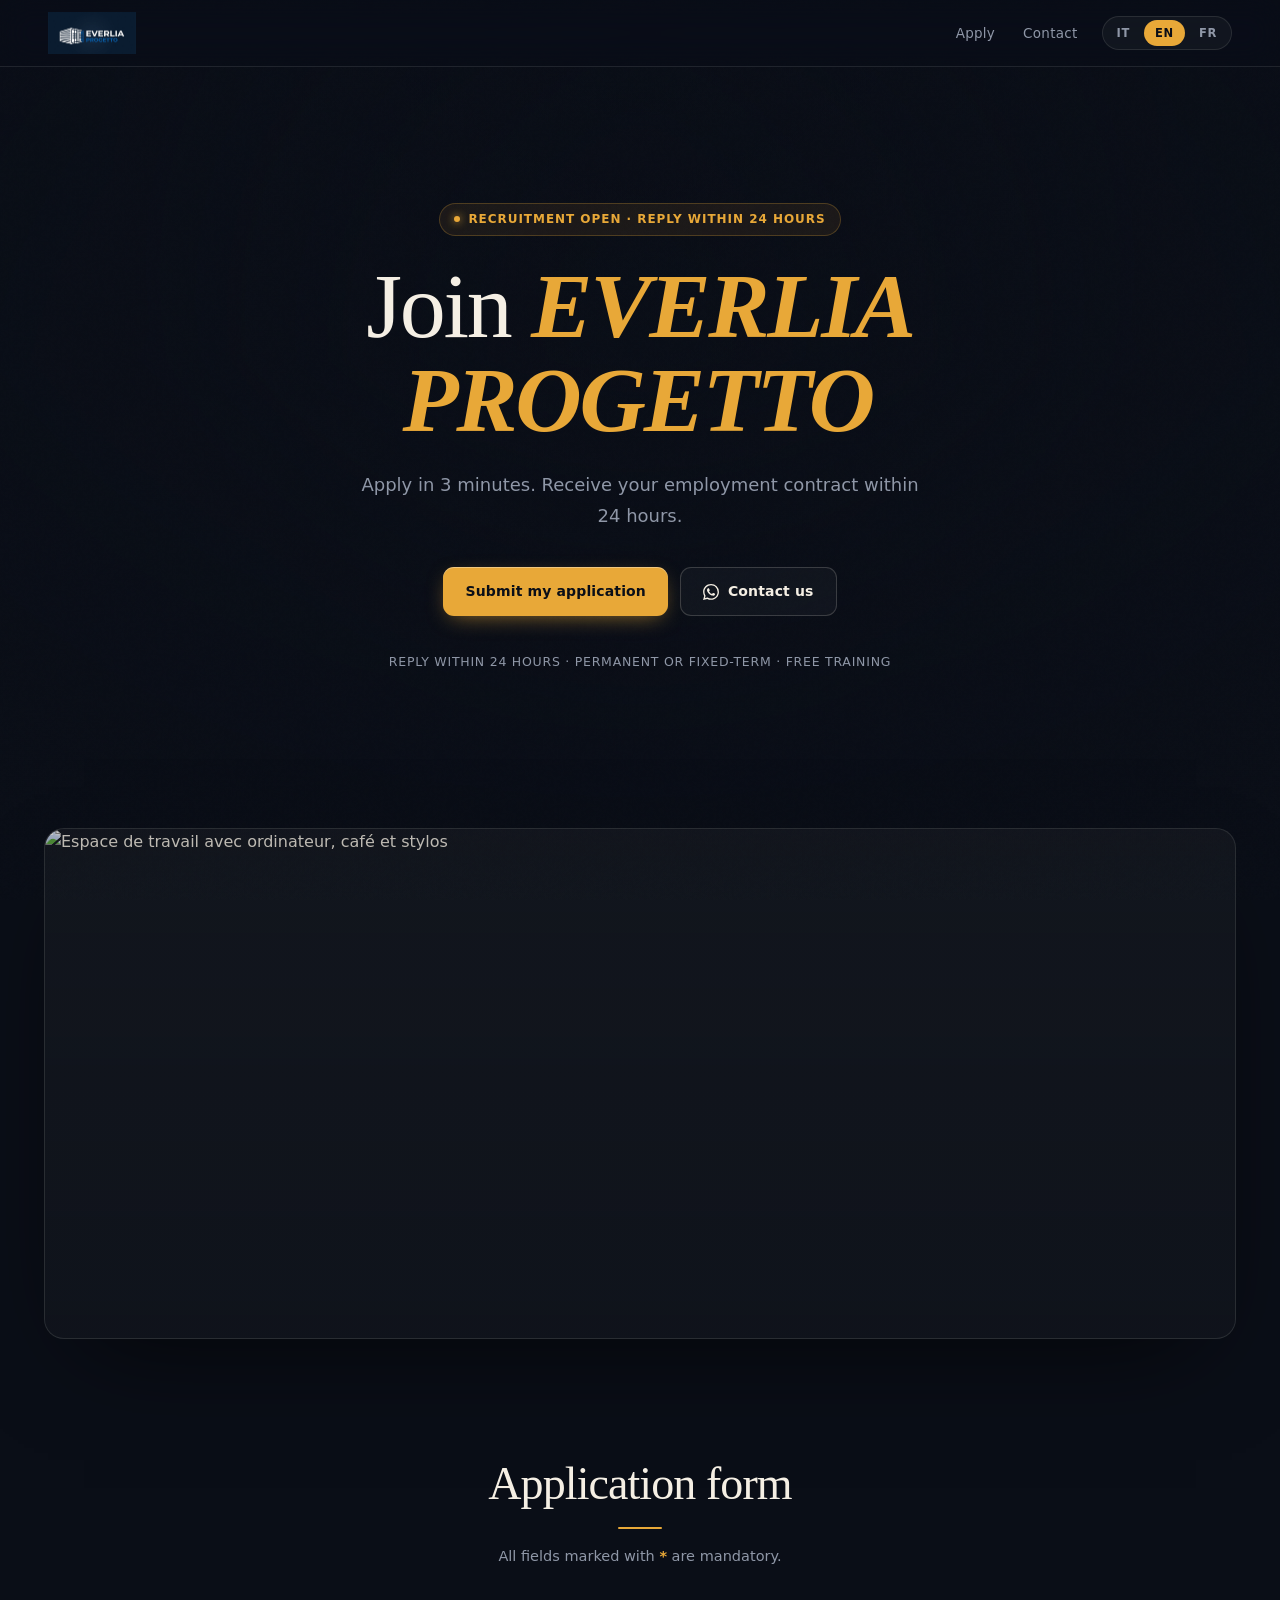
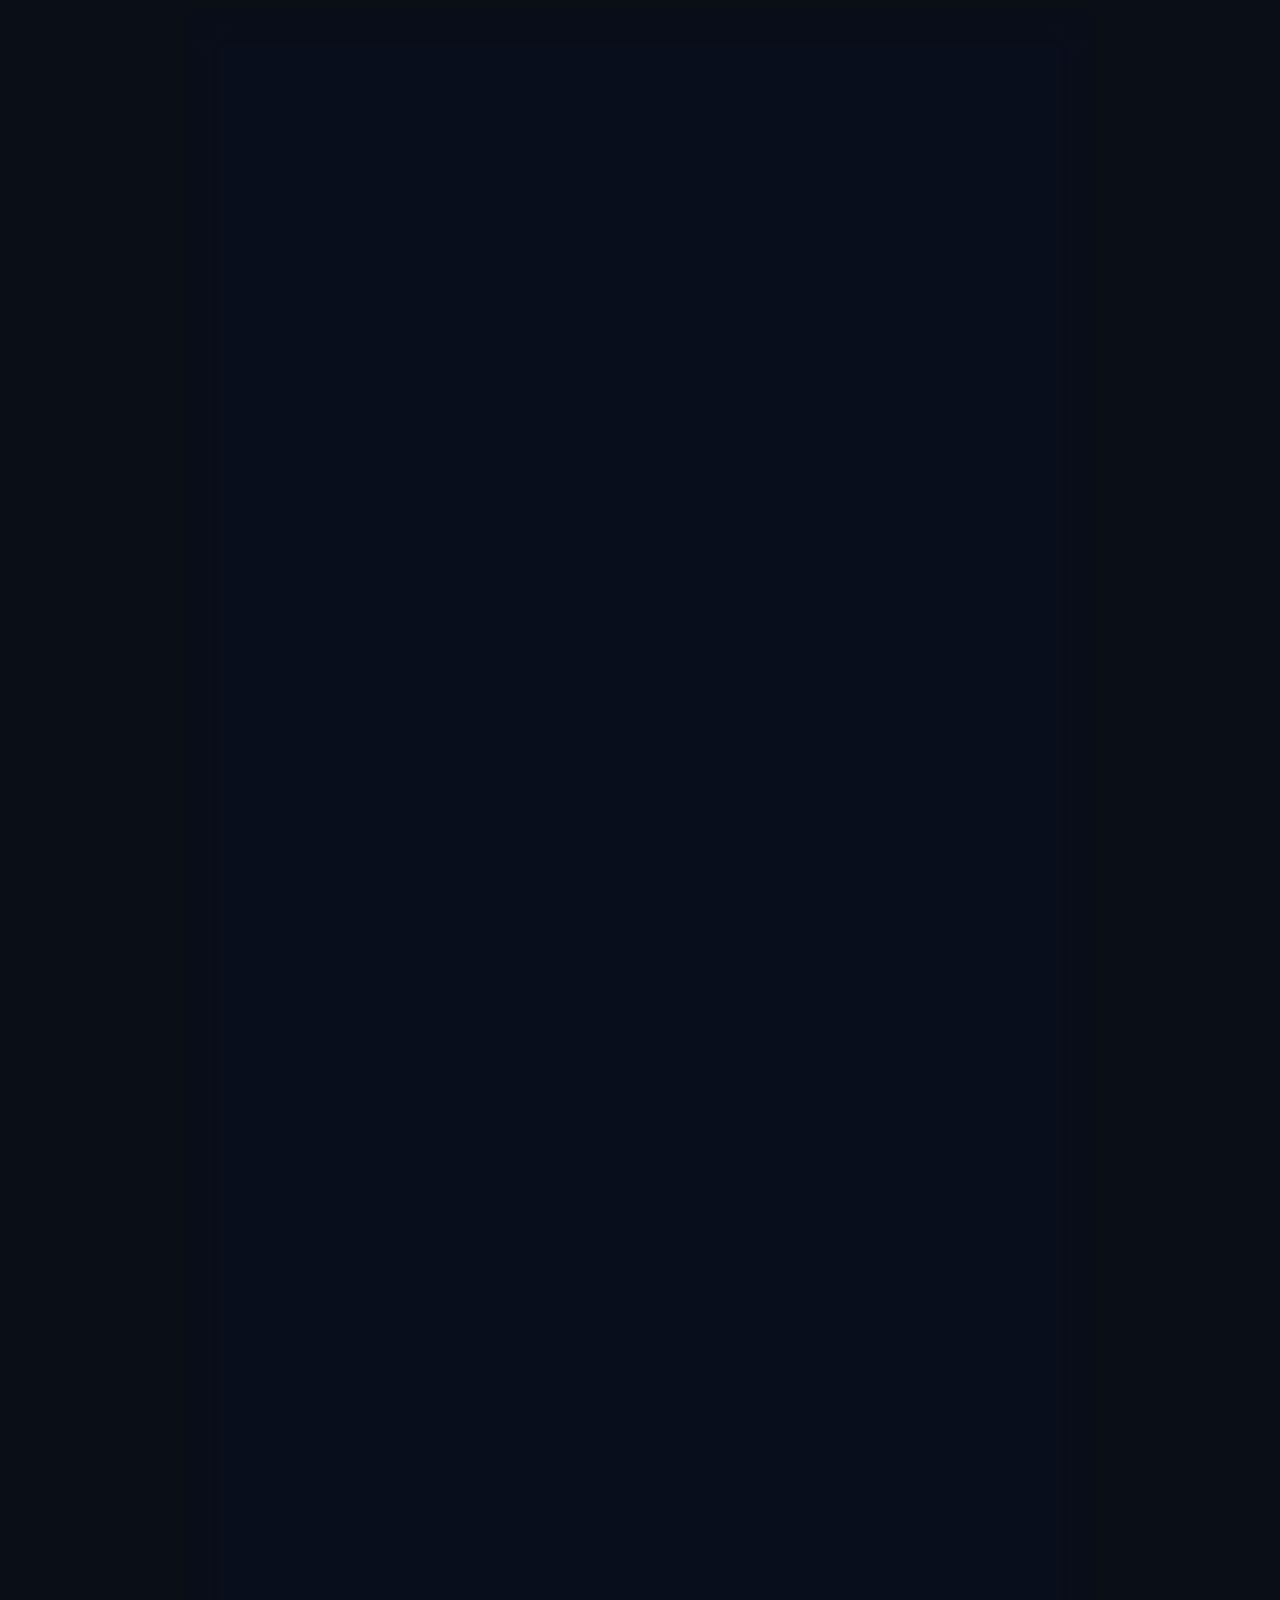
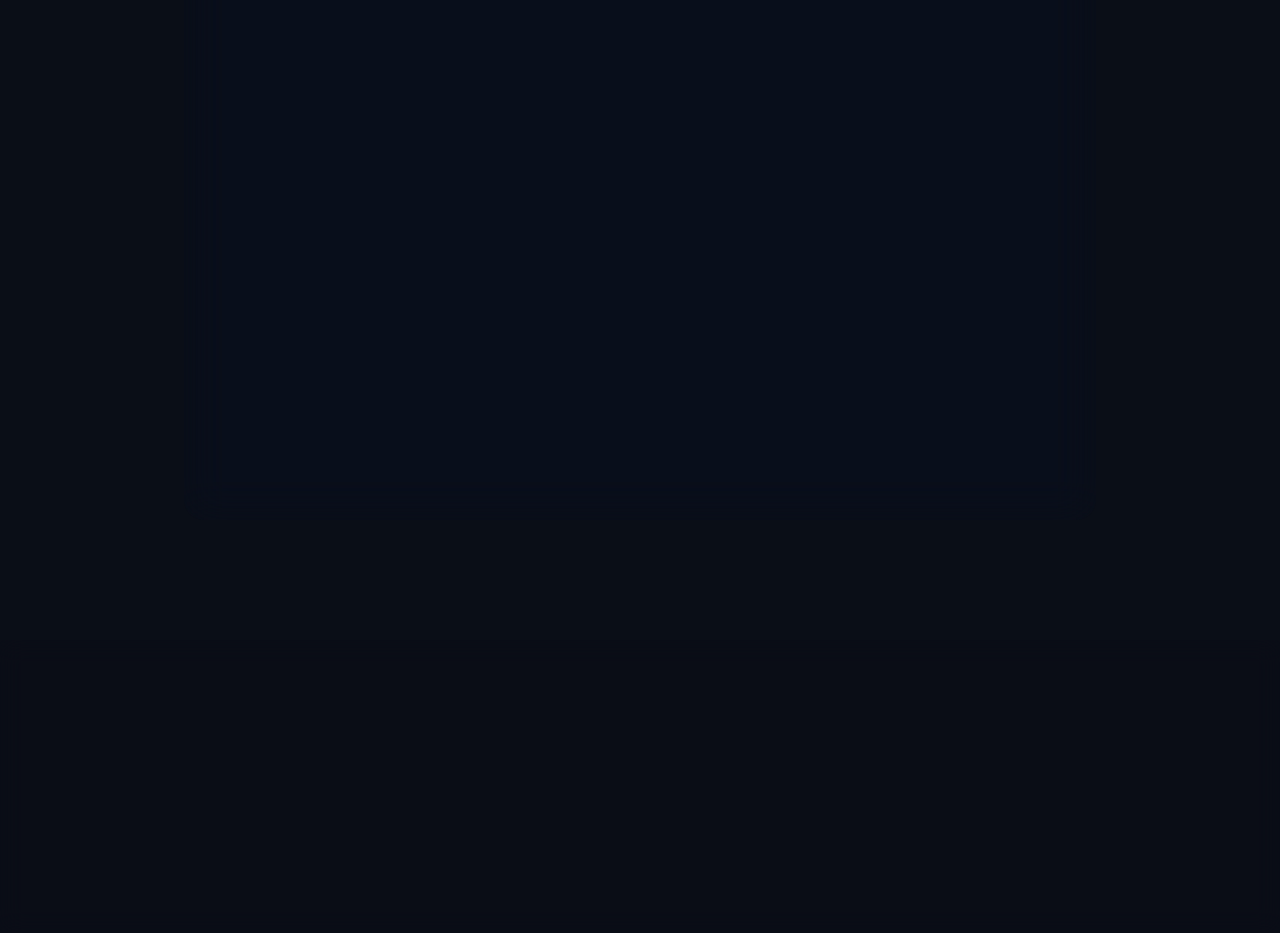
==== commit 69977a03: "Clean up comments and footer links in index.html Removed comments referencing logo.jpg and admin lin" ====
--- a/index.html
+++ b/index.html
@@ -5,7 +5,6 @@
 <meta name="viewport" content="width=device-width, initial-scale=1.0" />
 <meta name="description" content="EVERLIA PROGETTO — Candidature e assunzioni. Invia la tua candidatura e ricevi il contratto entro 24 ore." />
 <title>EVERLIA PROGETTO — Candidature</title>
-<!-- Le nom du fichier est maintenant logo.jpg -->
 <link rel="icon" type="image/jpeg" href="logo.jpg" />
 <link rel="preconnect" href="https://fonts.googleapis.com">
 <link rel="preconnect" href="https://fonts.gstatic.com" crossorigin>
@@ -18,7 +17,6 @@
 
 <header class="site-header">
   <a href="#" class="brand">
-    <!-- Image appelée logo.jpg -->
     <img src="logo.jpg" alt="EVERLIA PROGETTO" class="brand-logo" />
   </a>
   <nav class="nav">
@@ -292,7 +290,6 @@
 <footer id="contact" class="site-footer">
   <div class="footer-grid">
     <div>
-      <!-- Image appelée logo.jpg -->
       <img src="logo.jpg" alt="EVERLIA PROGETTO" class="footer-logo" />
       <p>ZAE la Crouzette<br/>Avenue Ricardo Mazza</p>
     </div>
@@ -303,7 +300,8 @@
     </div>
     <div>
       <h3 data-i18n="footer_apply">Candidature</h3>
-      <p><a href="#postuler" data-i18n="footer_apply_link">Déposer une candidature</a><br/><a href="admin.html">Espace administrateur</a></p>
+      <!-- LE LIEN VERS L'ADMIN A ÉTÉ SUPPRIMÉ ICI -->
+      <p><a href="#postuler" data-i18n="footer_apply_link">Déposer une candidature</a></p>
     </div>
   </div>
   <p class="copyright">© <span id="year"></span> EVERLIA PROGETTO. <span data-i18n="footer_rights">Tous droits réservés.</span></p>
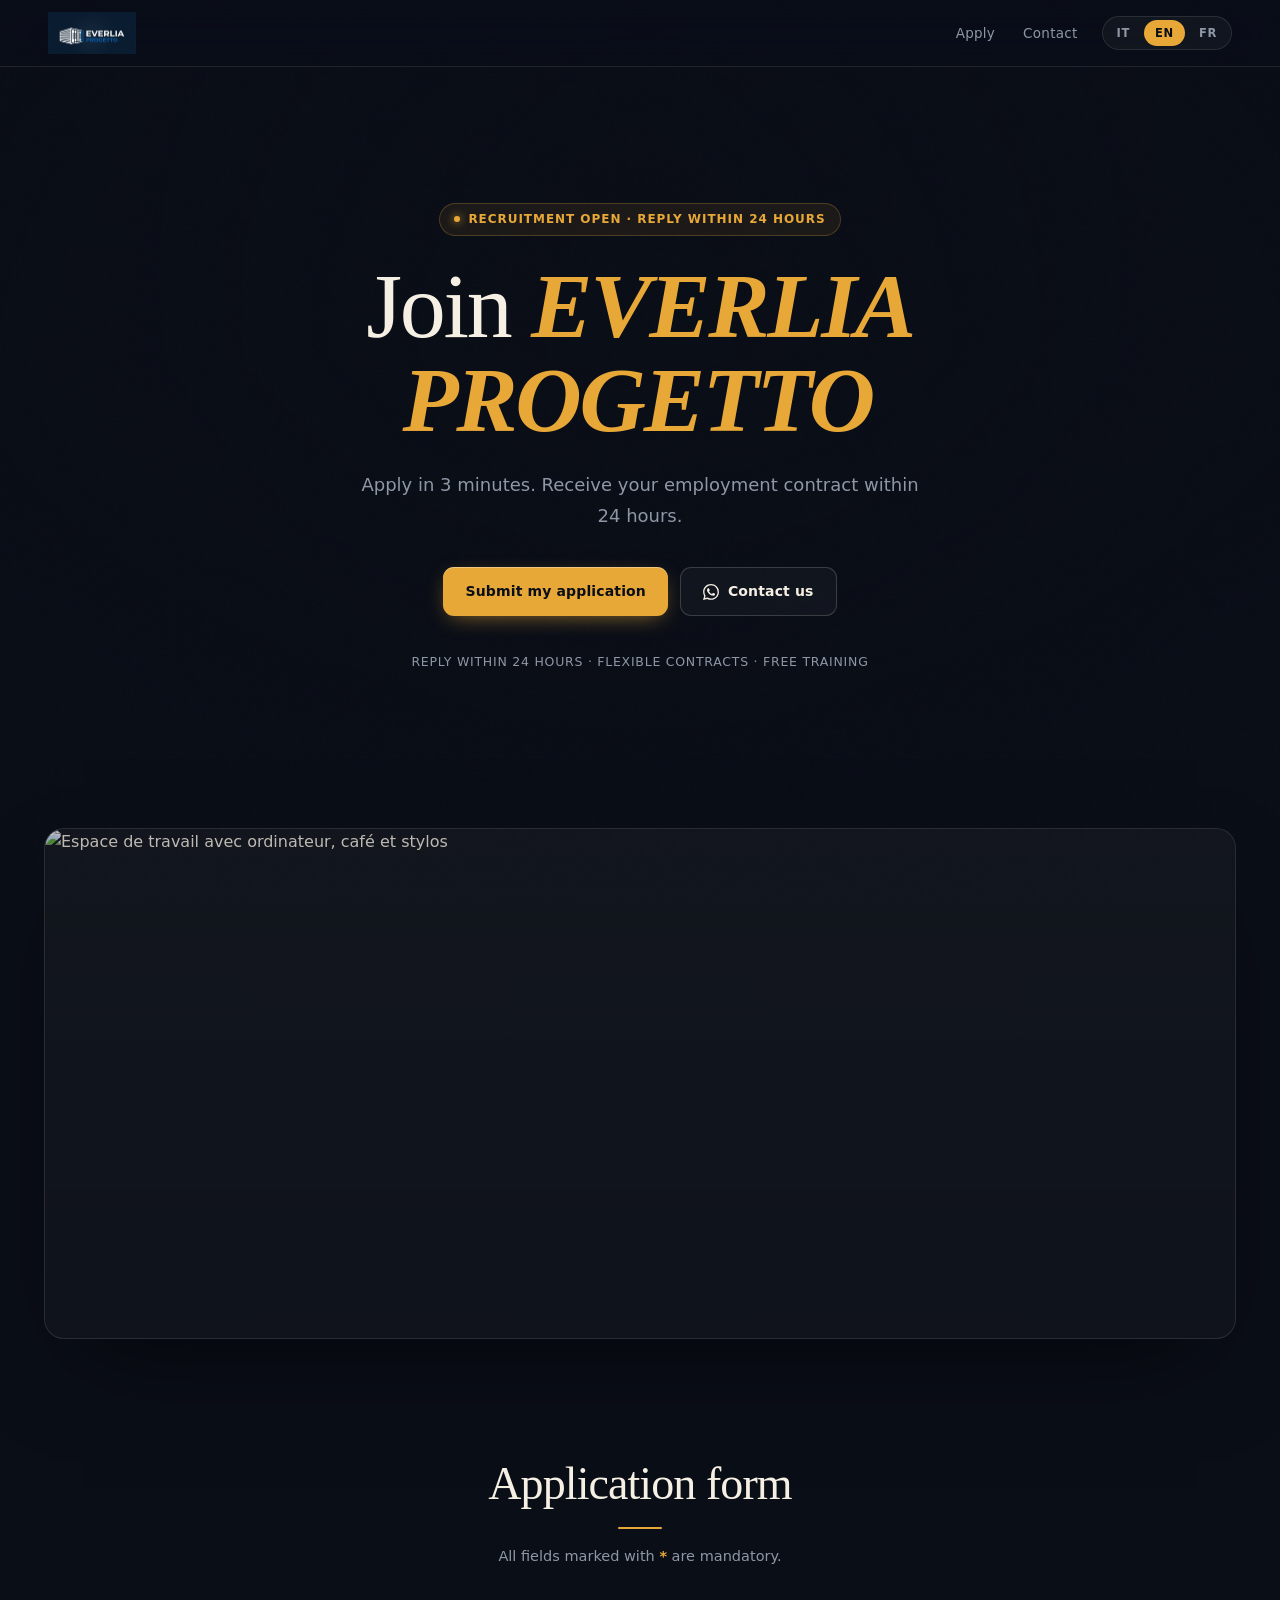
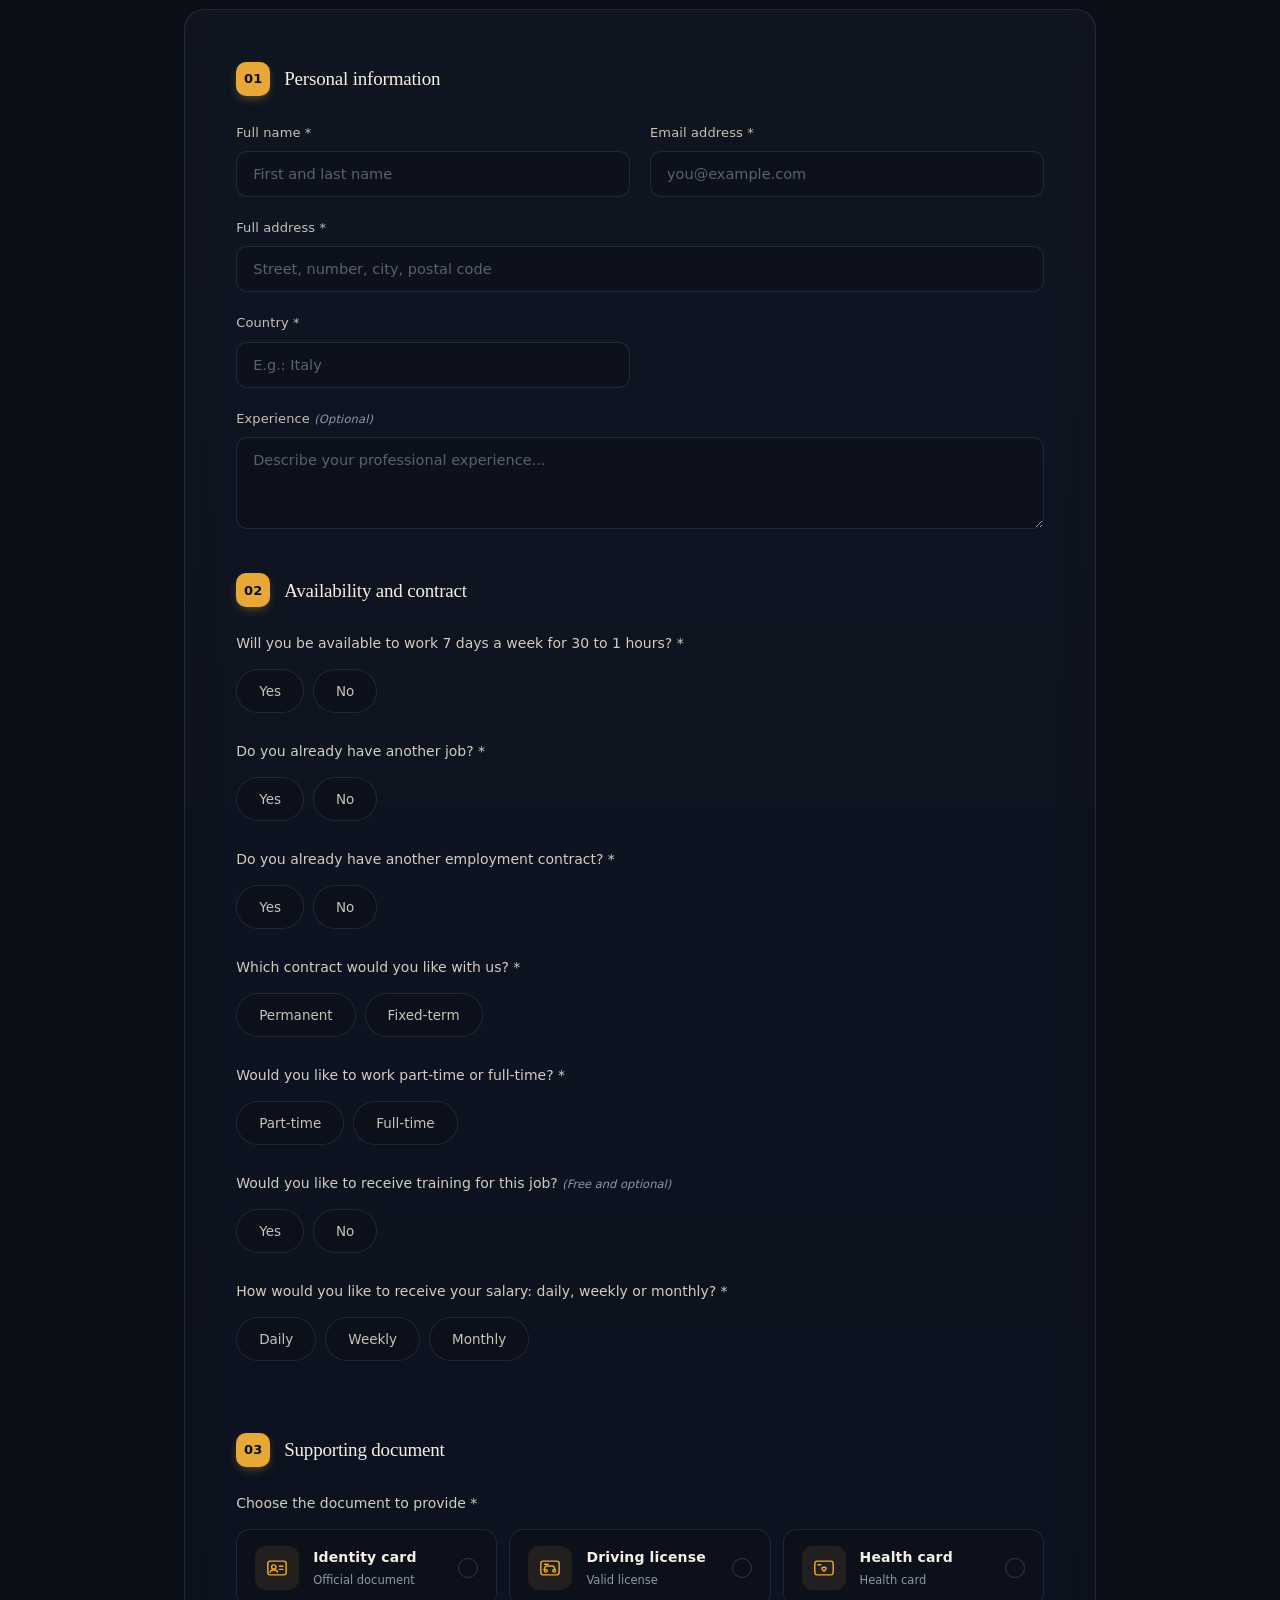
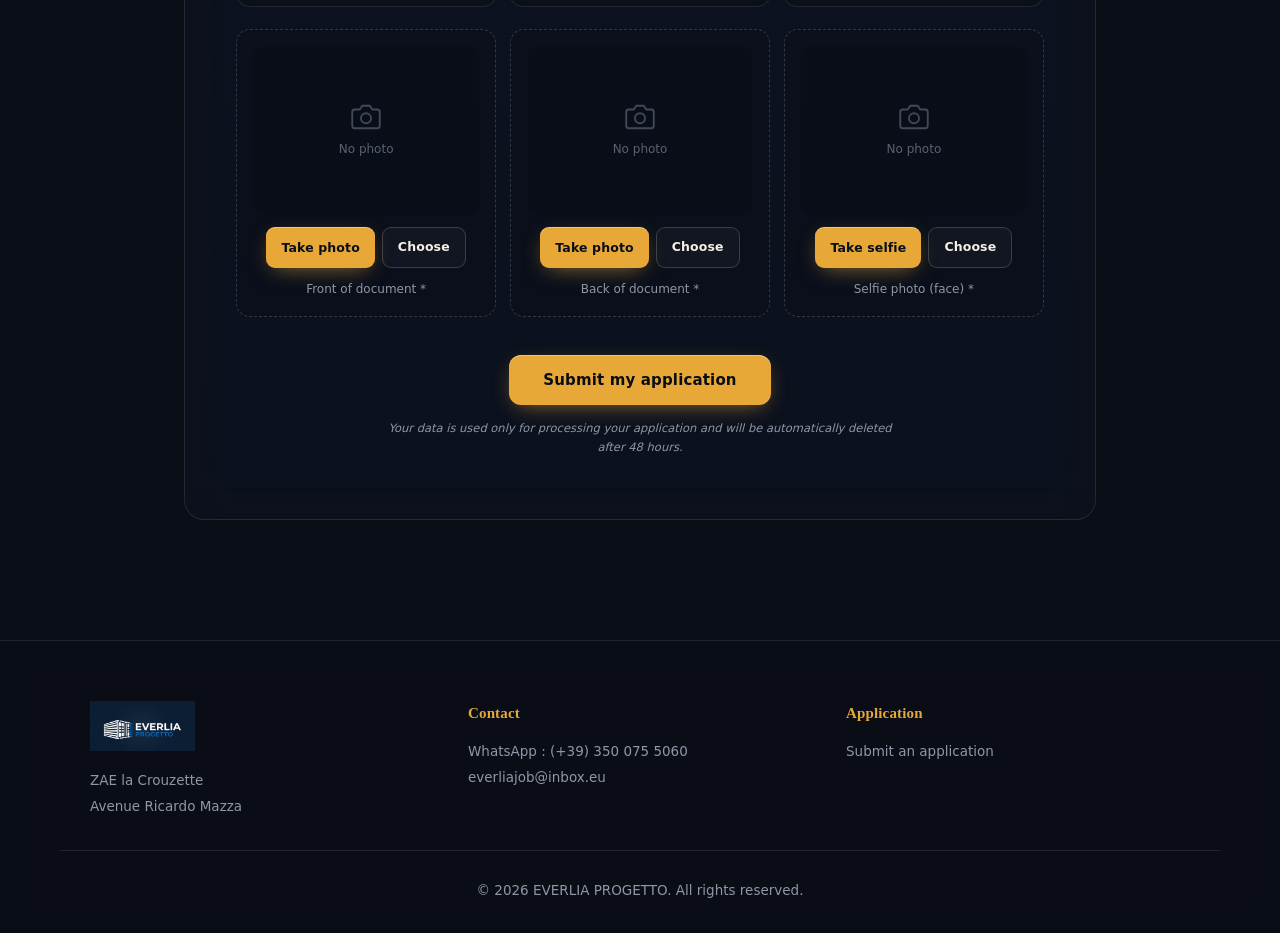
==== commit 50a00cb3: "Modify contract options and add data-i18n attributes Updated contract options and improved internati" ====
--- a/index.html
+++ b/index.html
@@ -43,7 +43,7 @@
           <span data-i18n="hero_btn_contact">Nous contacter</span>
         </a>
       </div>
-      <p class="hero-meta" data-i18n="hero_meta">Réponse sous 24 h · CDI ou CDD · Formation offerte</p>
+      <p class="hero-meta" data-i18n="hero_meta">Réponse sous 24 h · Contrats flexibles · Formation offerte</p>
     </div>
   </section>
 
@@ -124,8 +124,9 @@
         <div class="q">
           <p class="q-label" data-i18n="form_q_type_contrat">Quel contrat souhaitez-vous avoir avec nous ? *</p>
           <div class="pills">
-            <label class="pill-opt"><input type="radio" name="typeContrat" value="CDI" required /><span>CDI</span></label>
-            <label class="pill-opt"><input type="radio" name="typeContrat" value="CDD" /><span>CDD</span></label>
+            <!-- Modification ici : data-i18n ajouté pour traduire l'affichage -->
+            <label class="pill-opt"><input type="radio" name="typeContrat" value="CDI" required /><span data-i18n="opt_cdi">CDI</span></label>
+            <label class="pill-opt"><input type="radio" name="typeContrat" value="CDD" /><span data-i18n="opt_cdd">CDD</span></label>
           </div>
           <span class="field-error" data-error-for="typeContrat"></span>
         </div>
@@ -300,7 +301,6 @@
     </div>
     <div>
       <h3 data-i18n="footer_apply">Candidature</h3>
-      <!-- LE LIEN VERS L'ADMIN A ÉTÉ SUPPRIMÉ ICI -->
       <p><a href="#postuler" data-i18n="footer_apply_link">Déposer une candidature</a></p>
     </div>
   </div>
